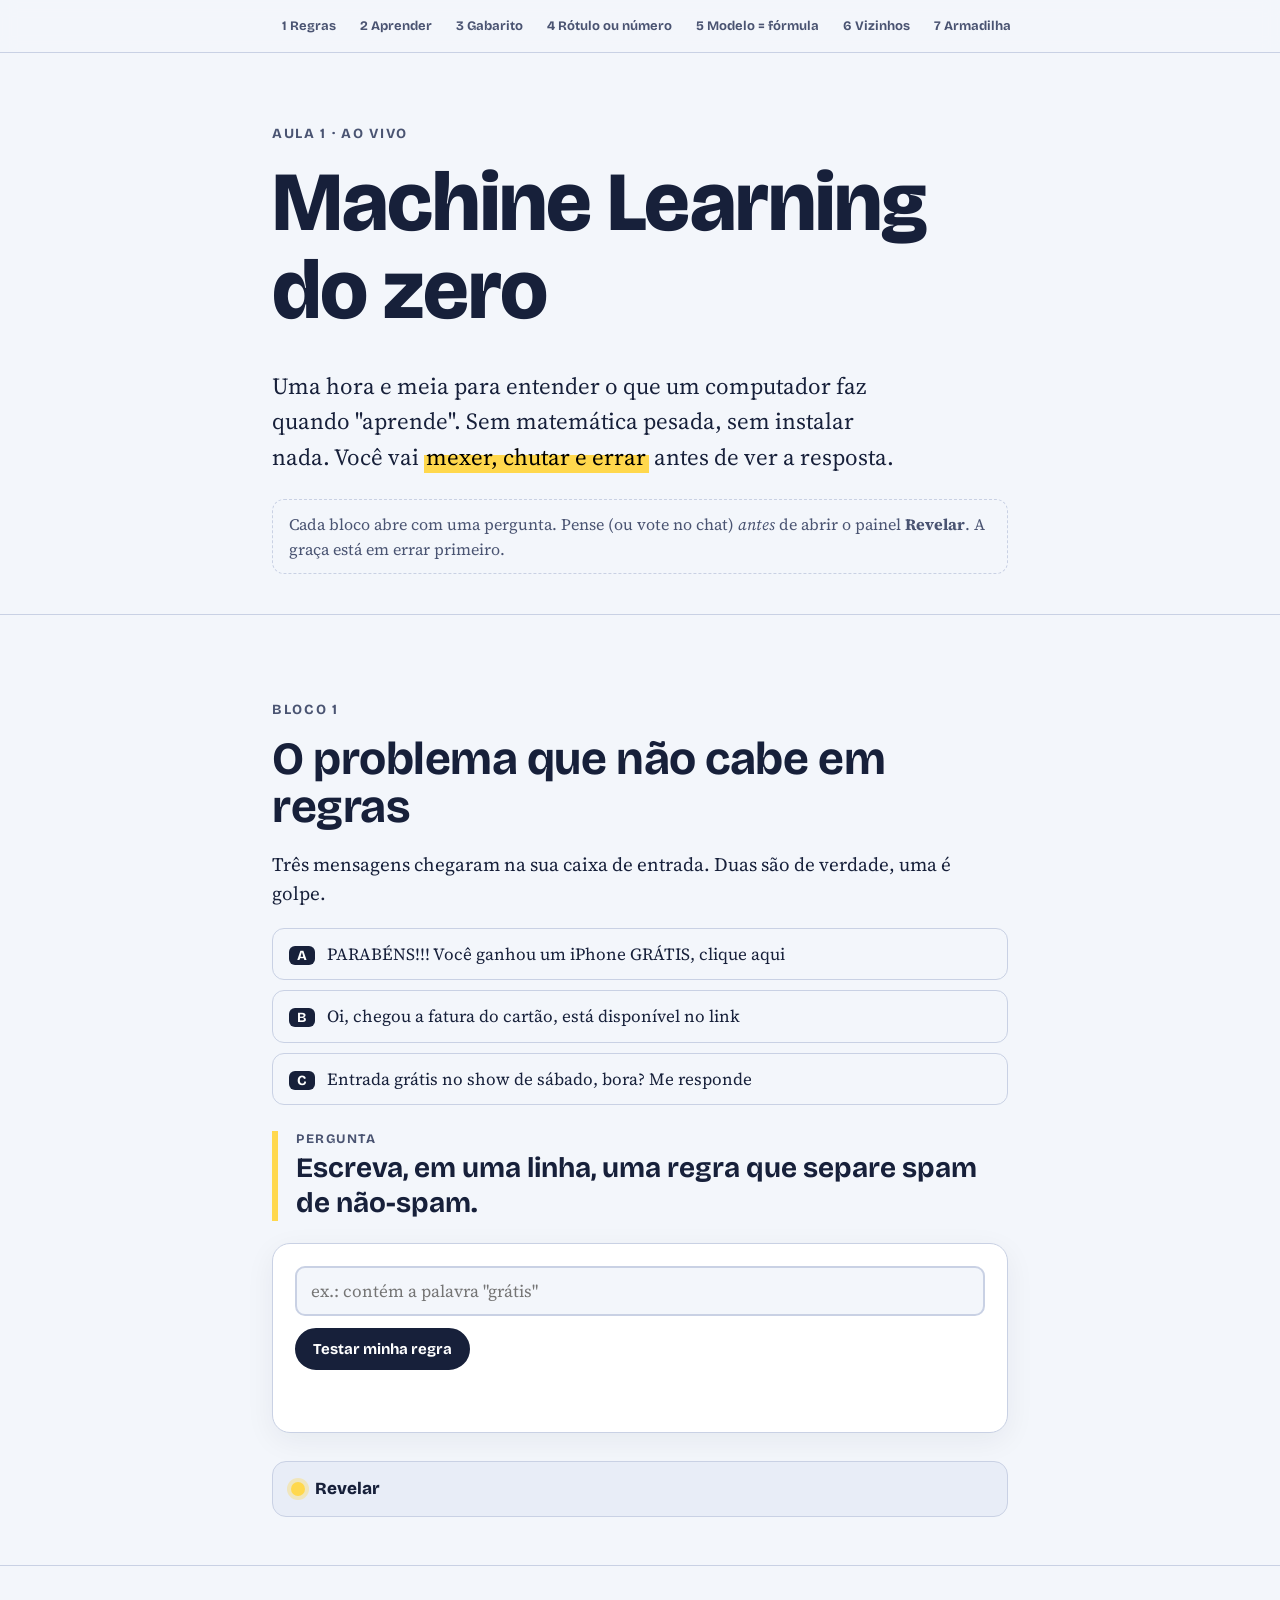
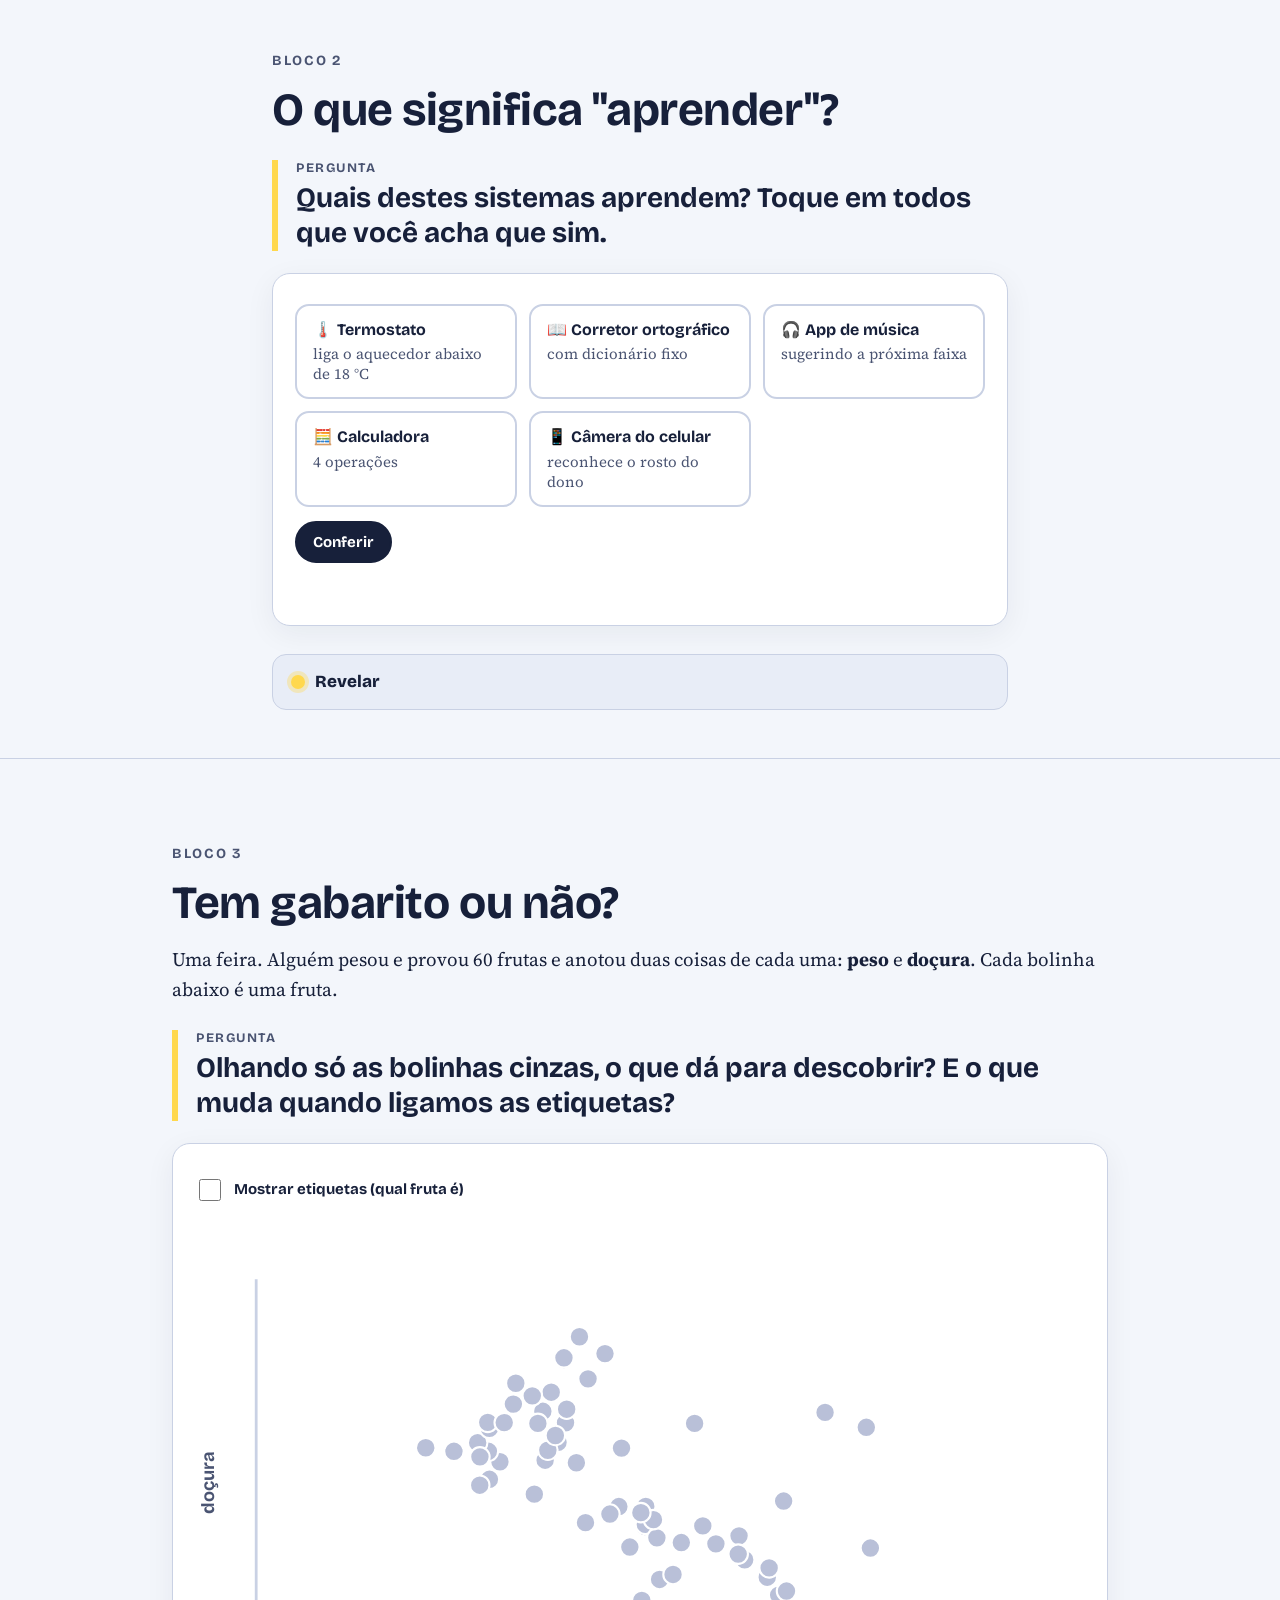
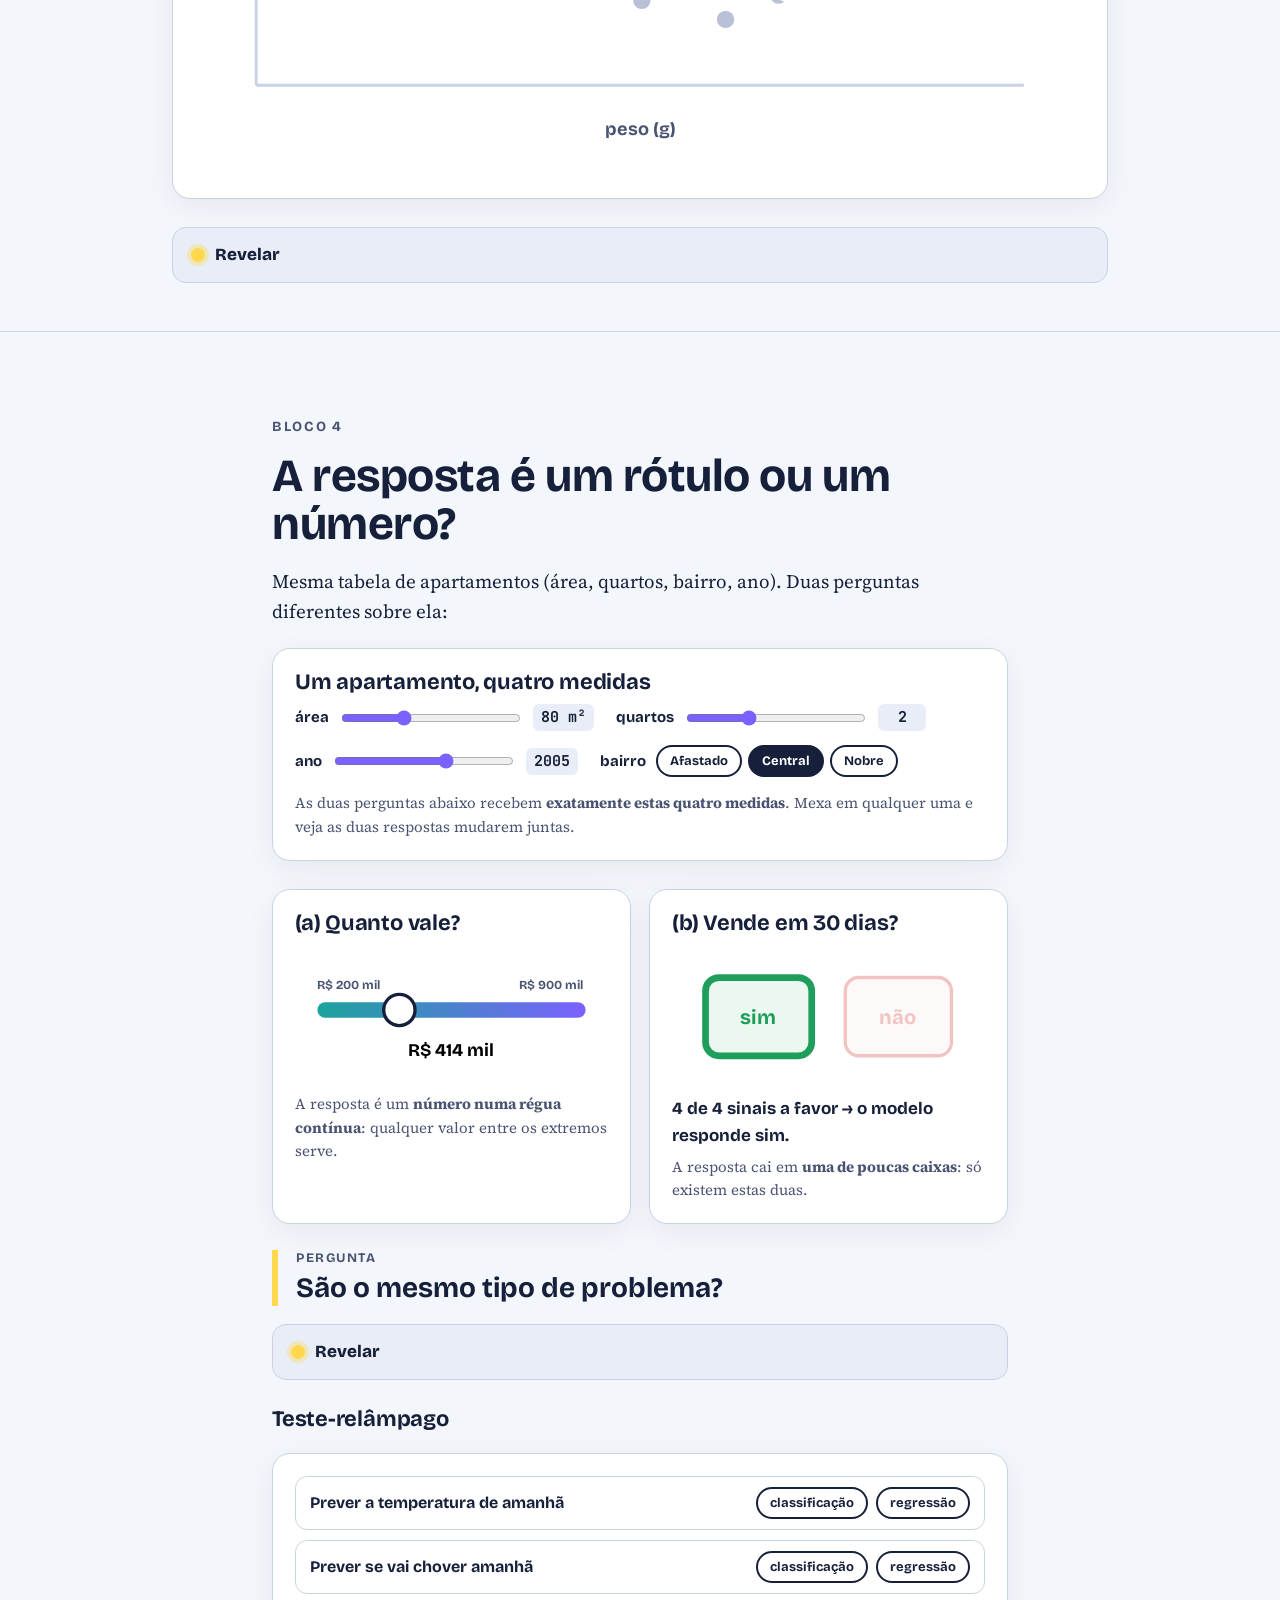
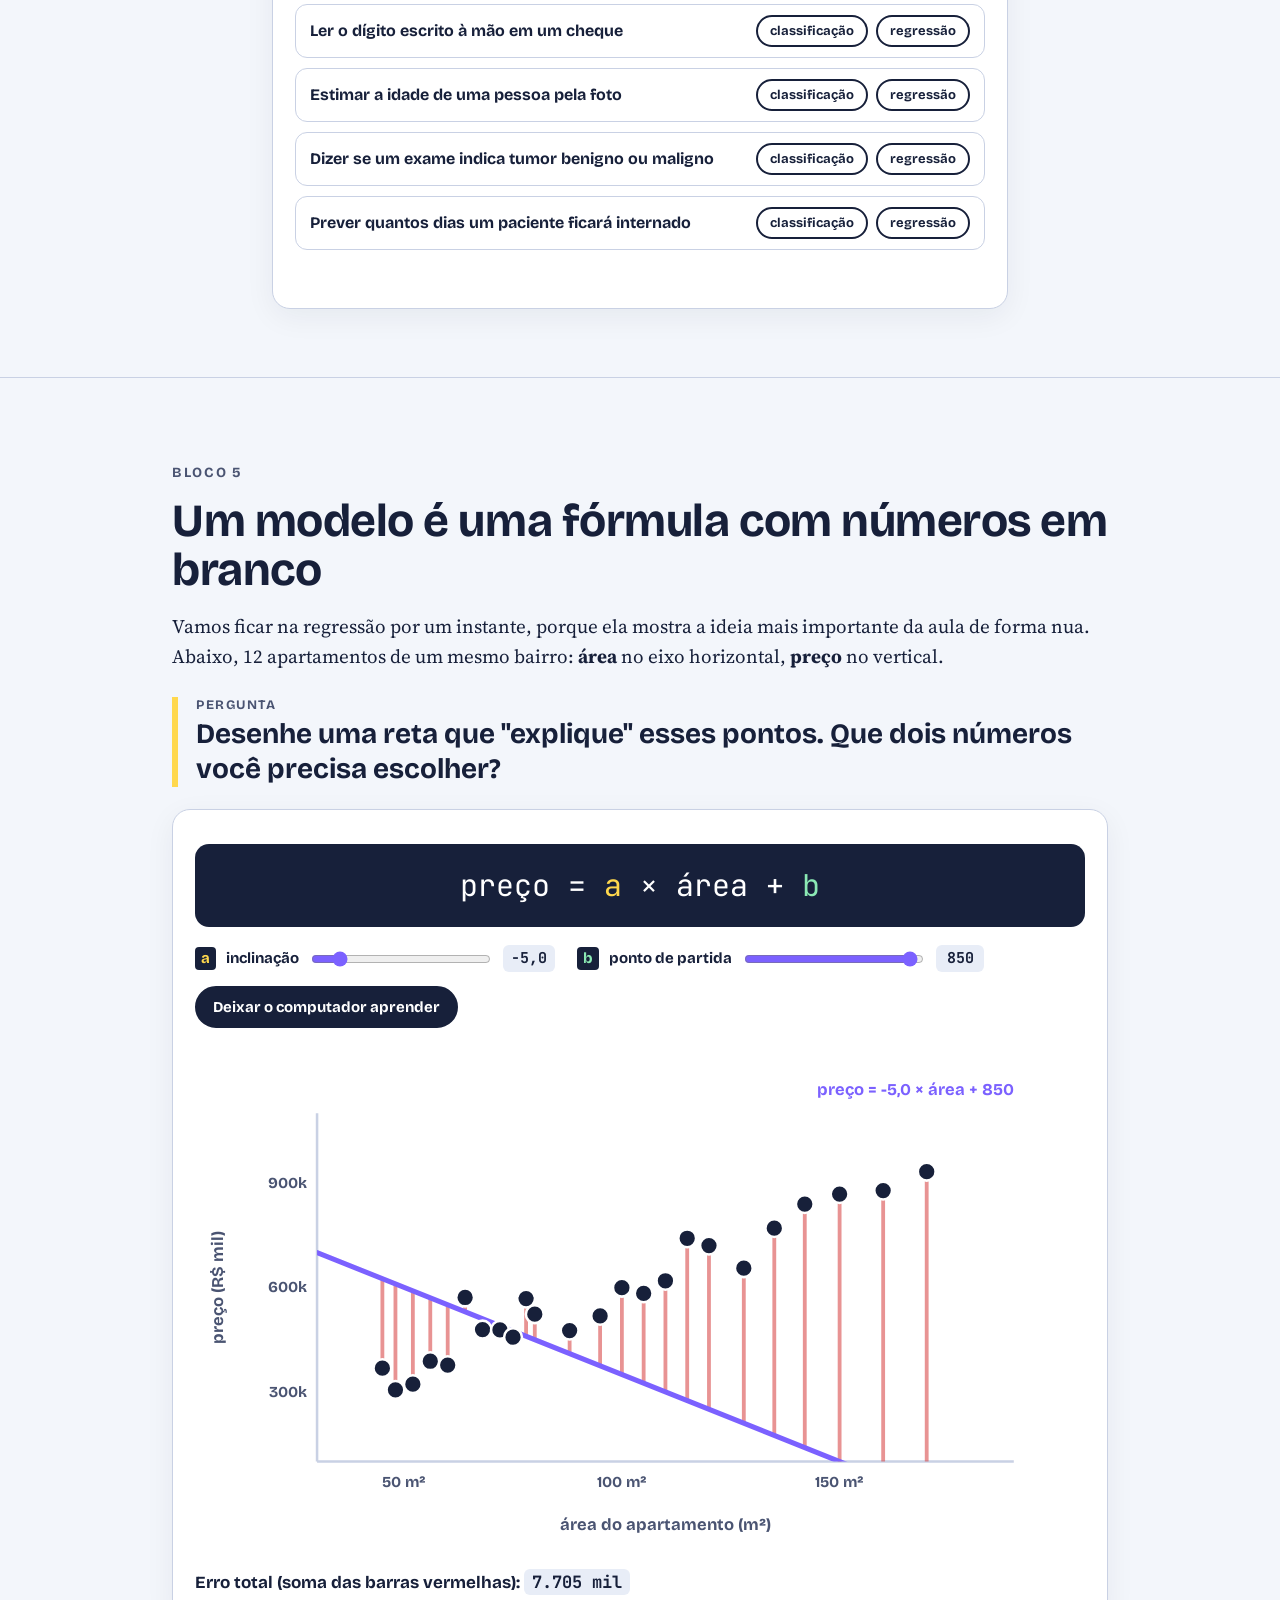
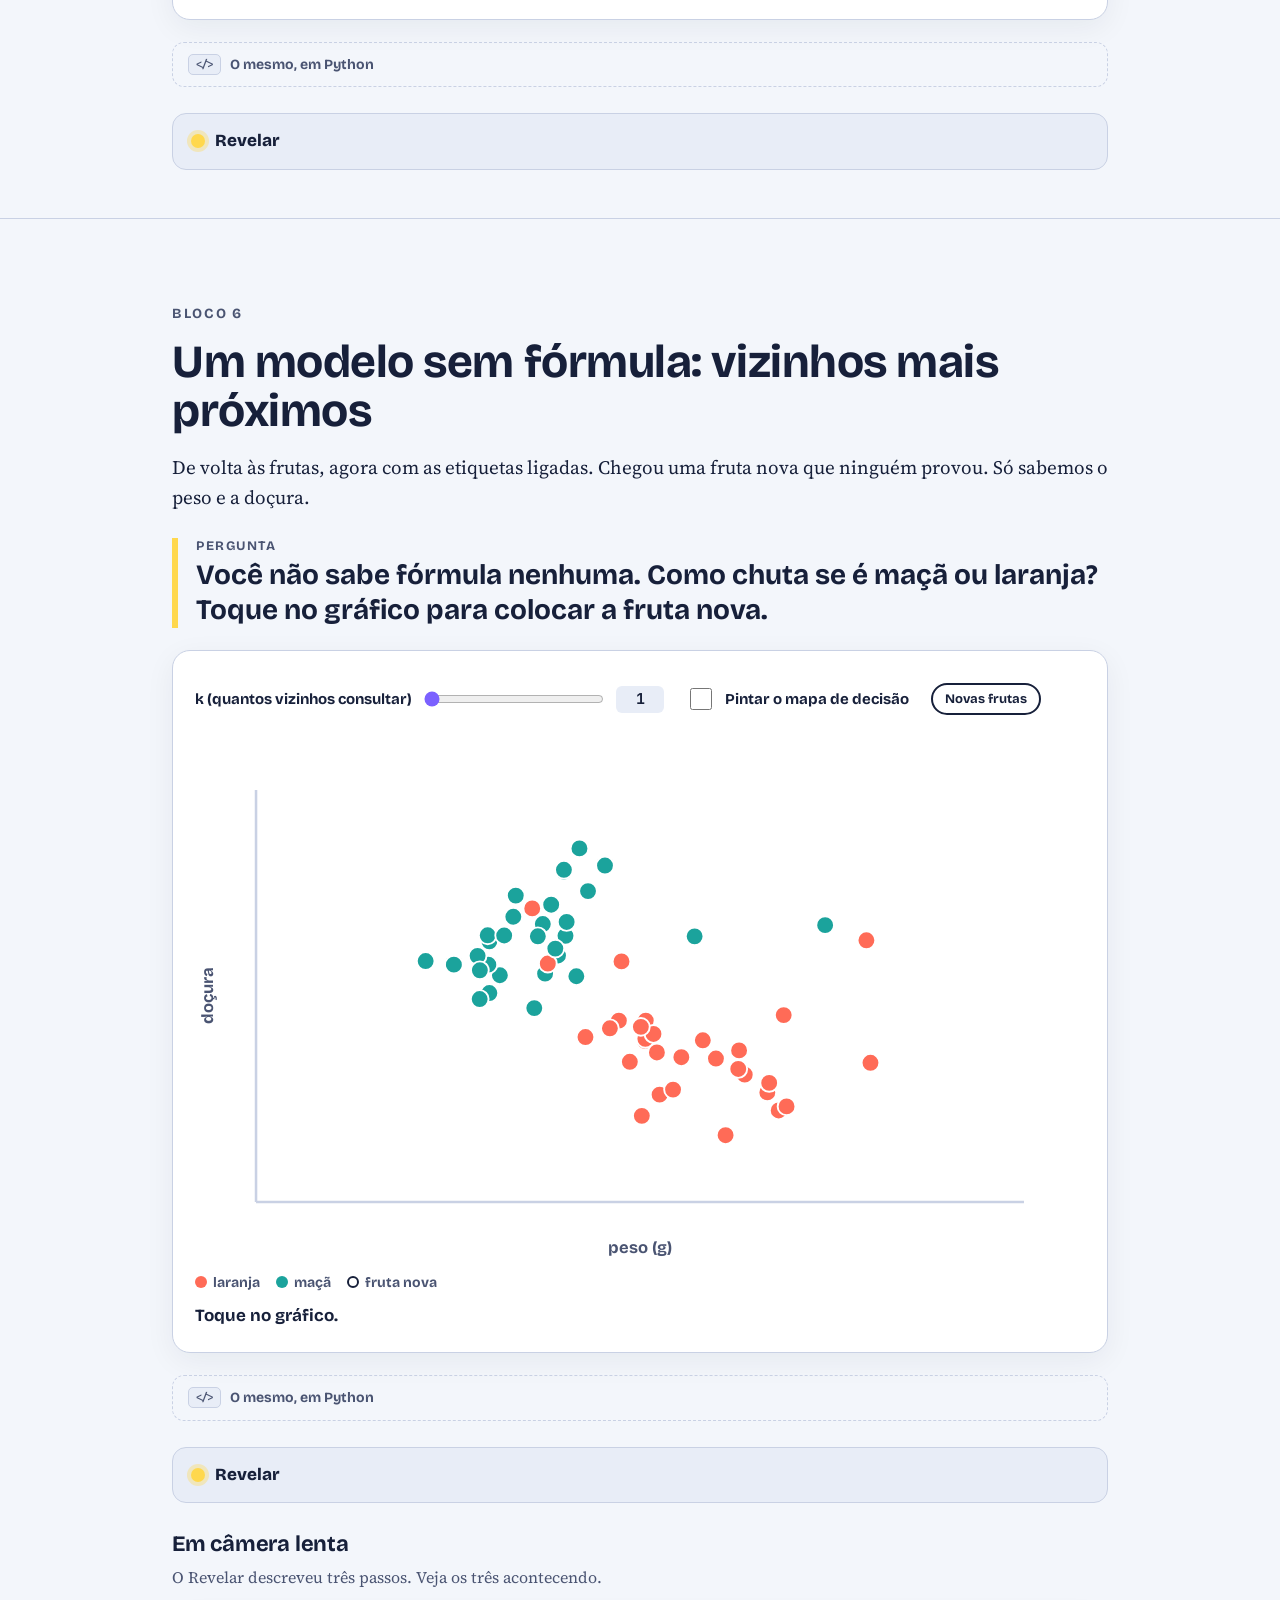
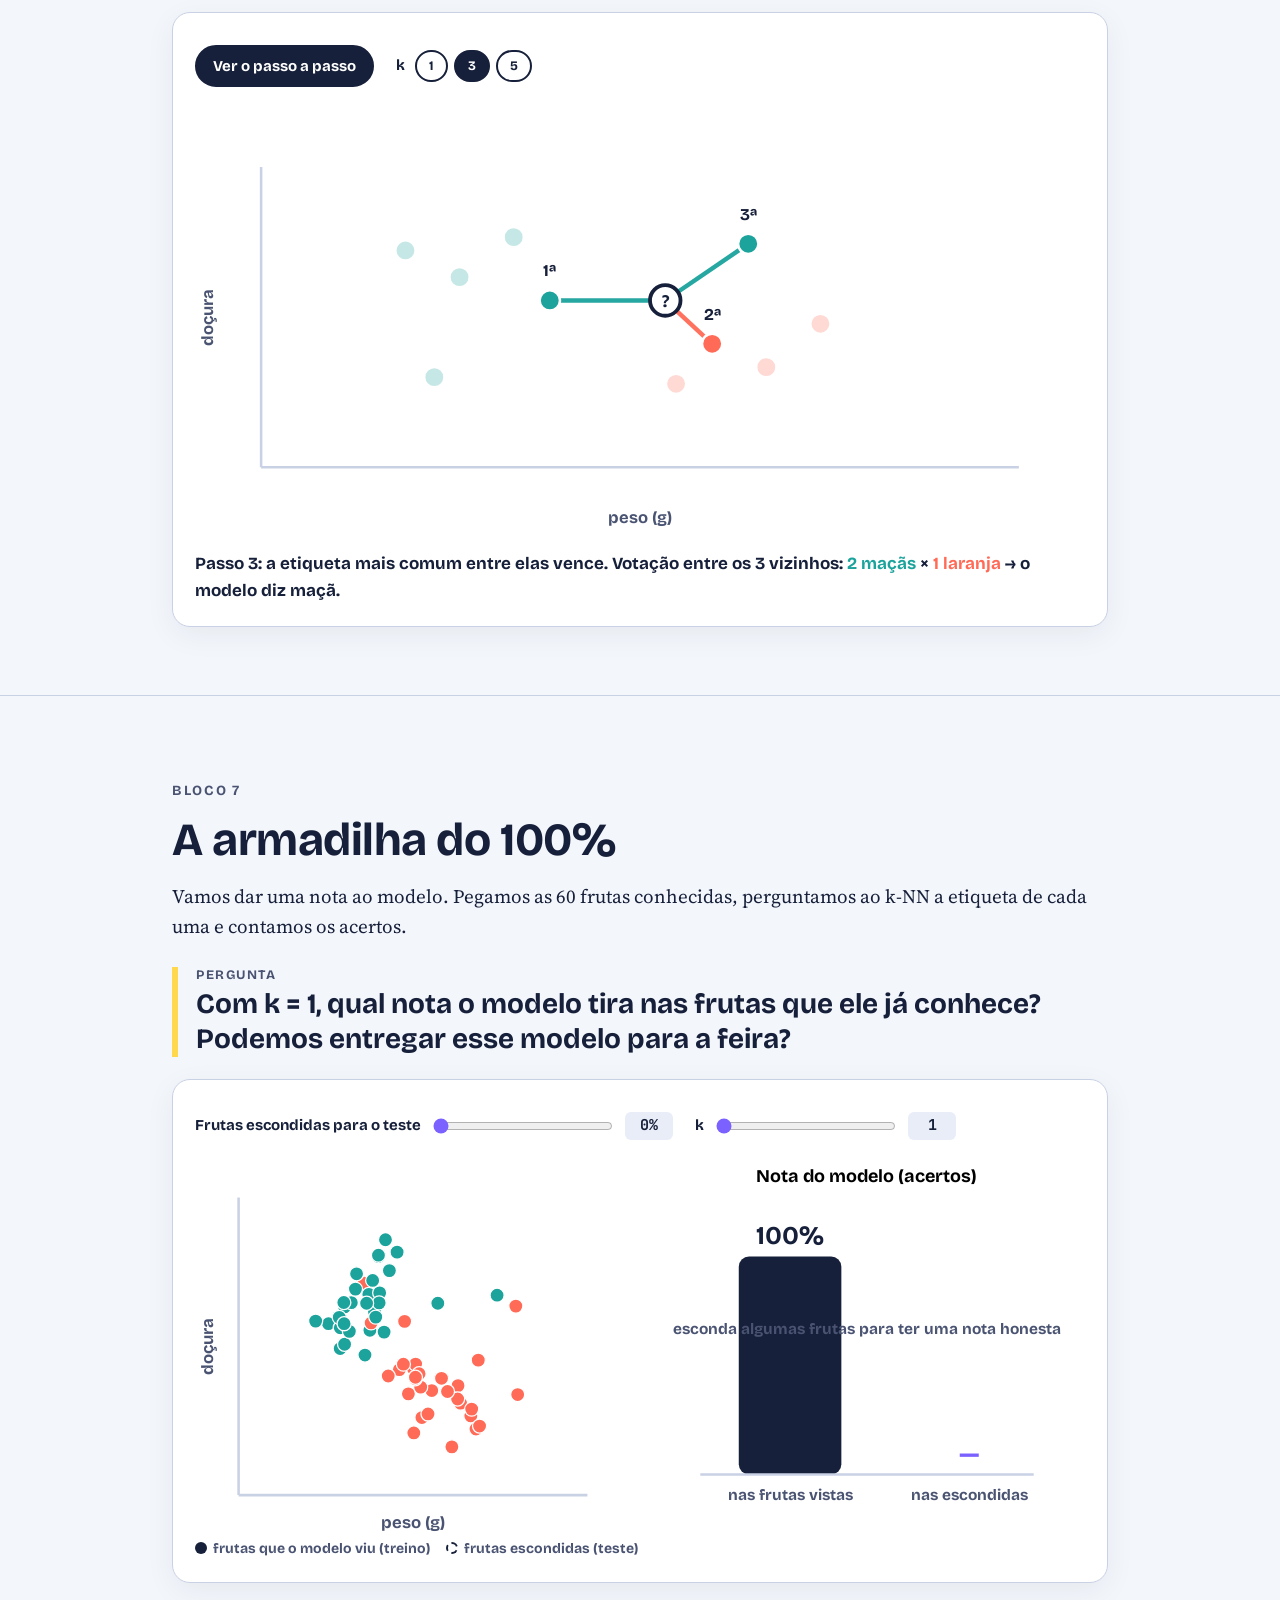
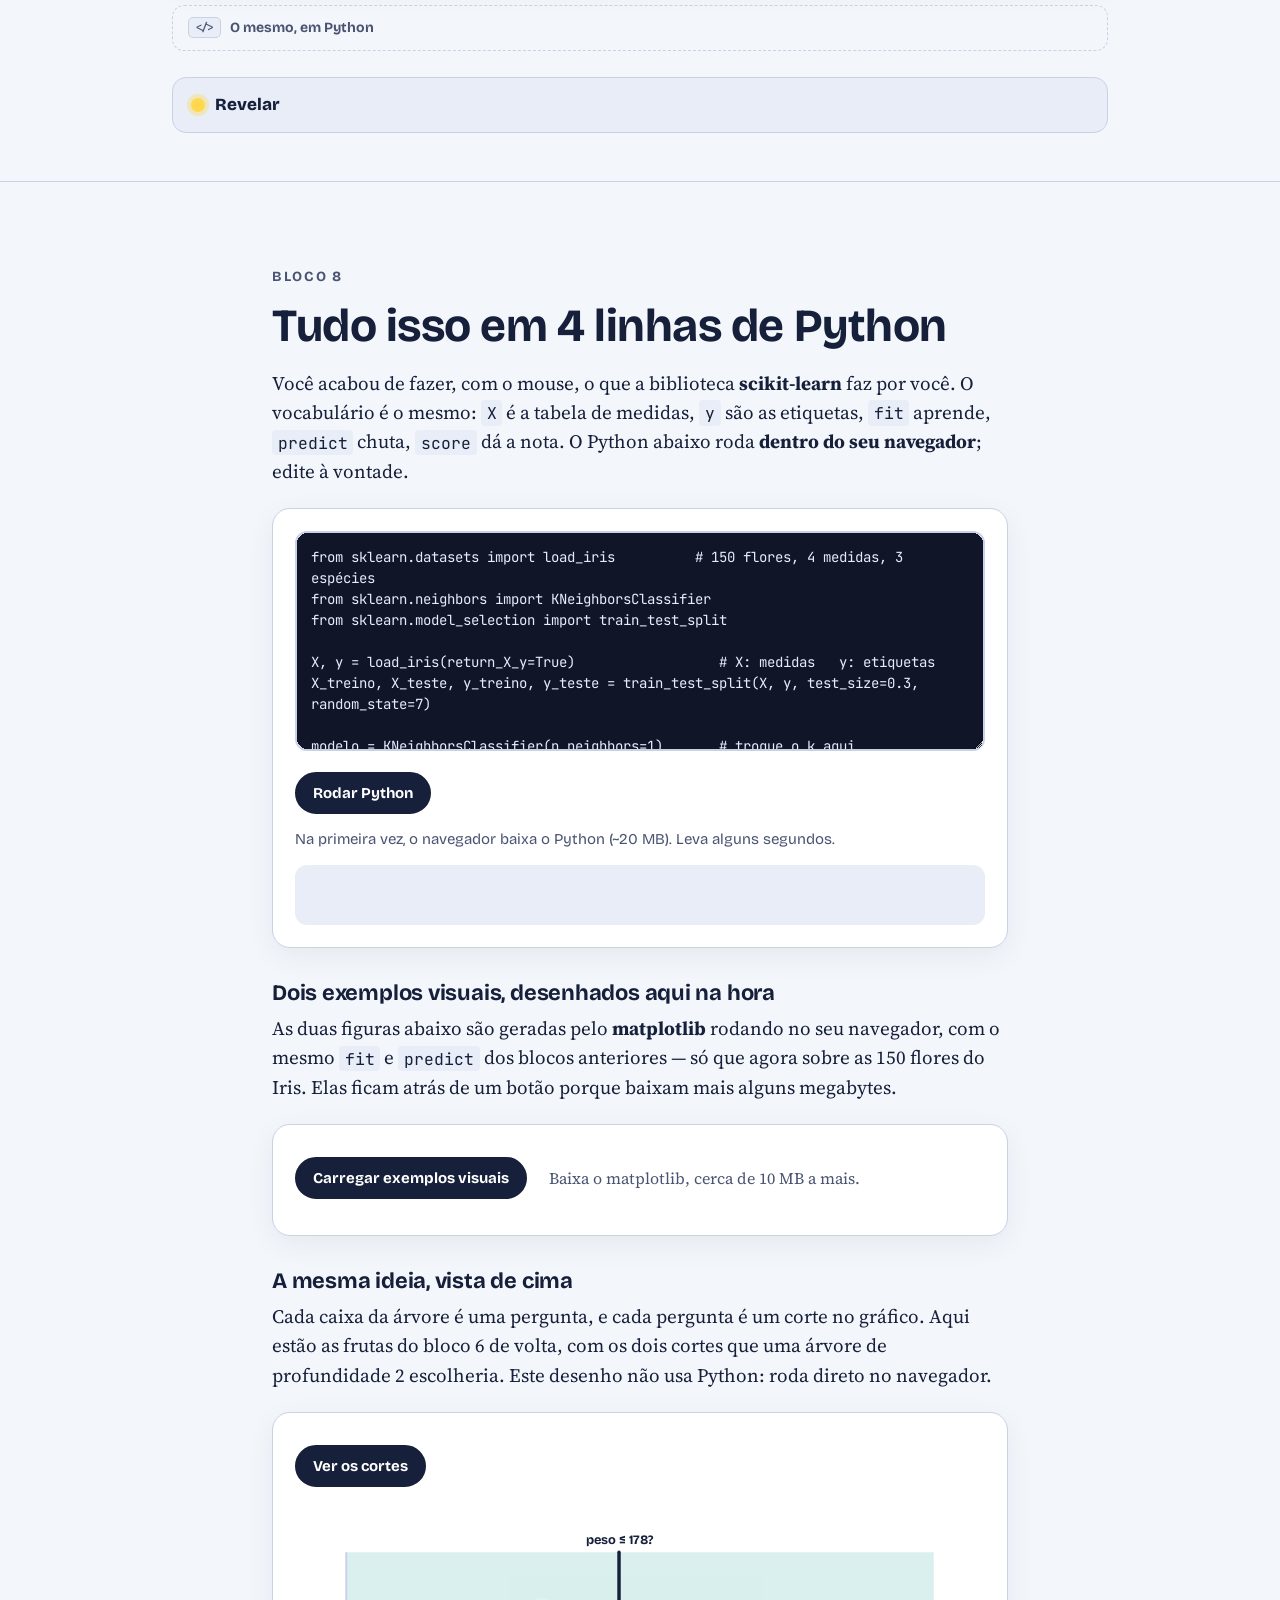
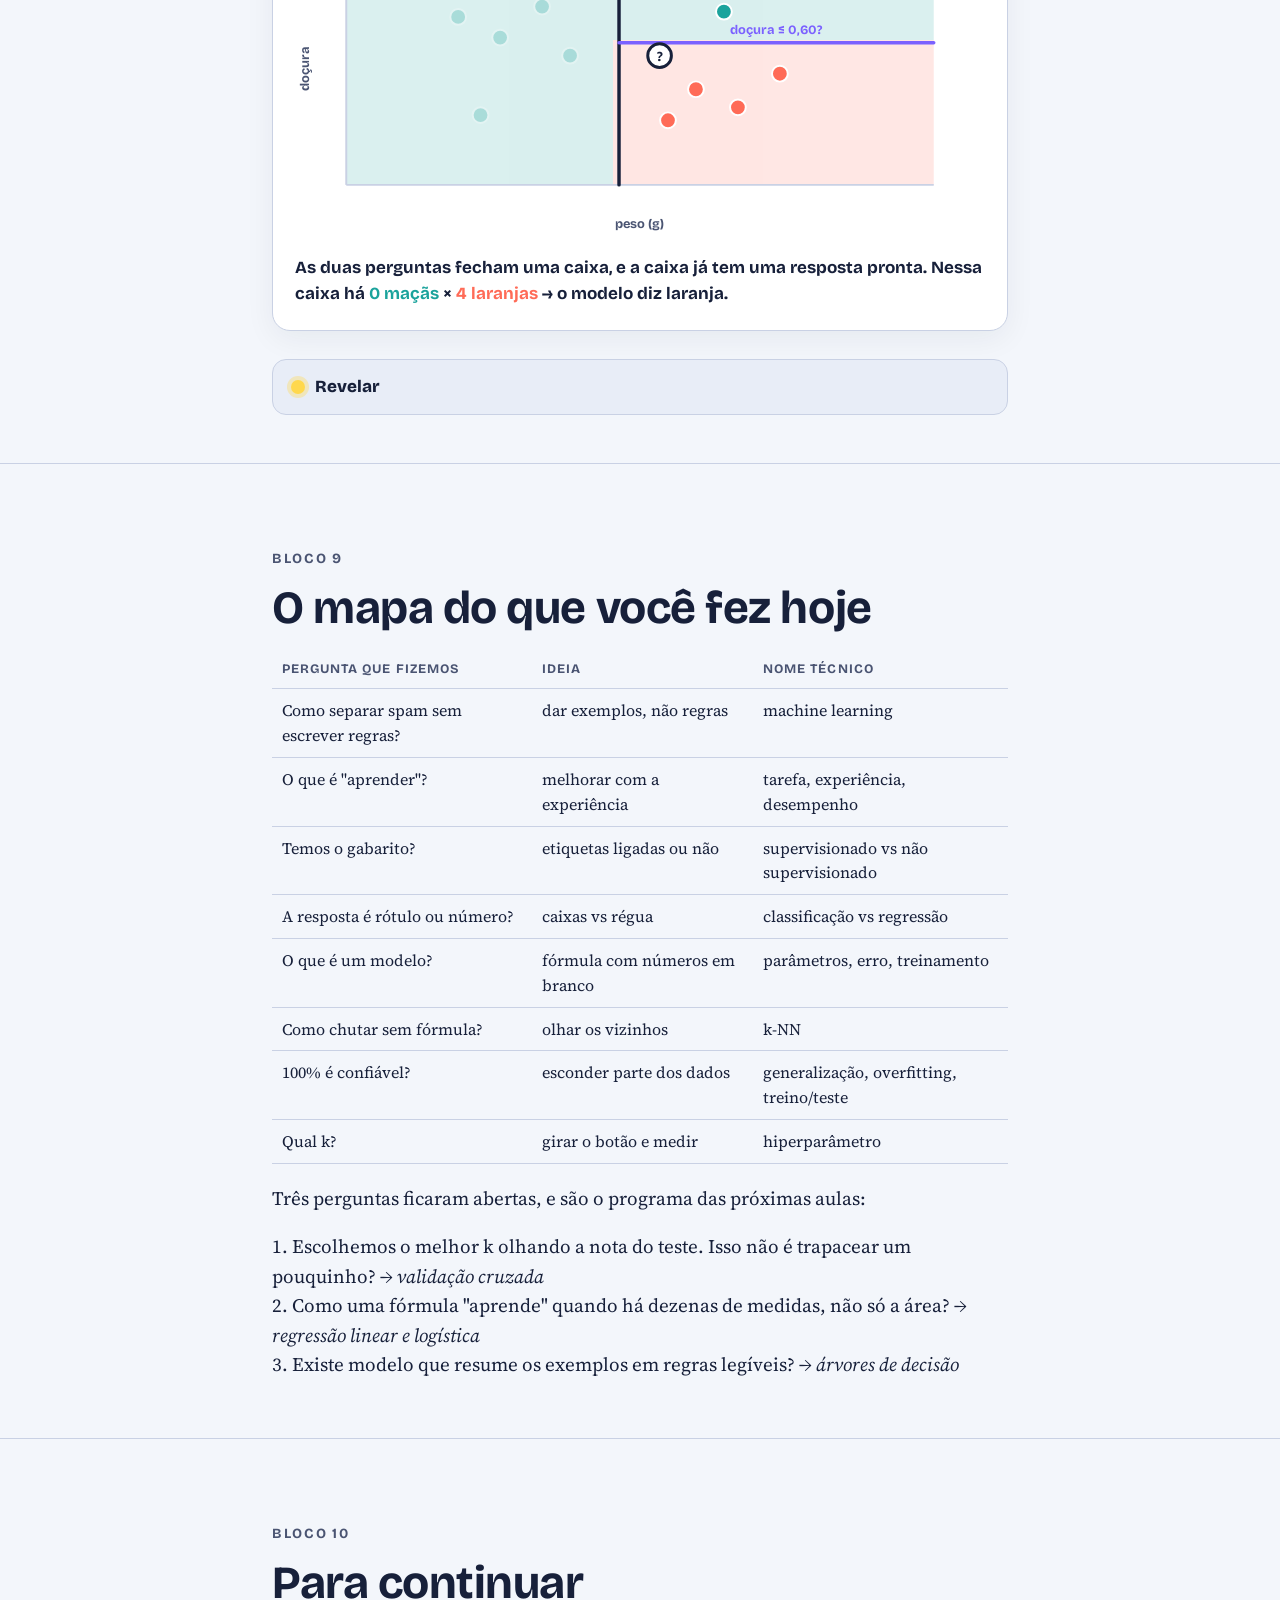
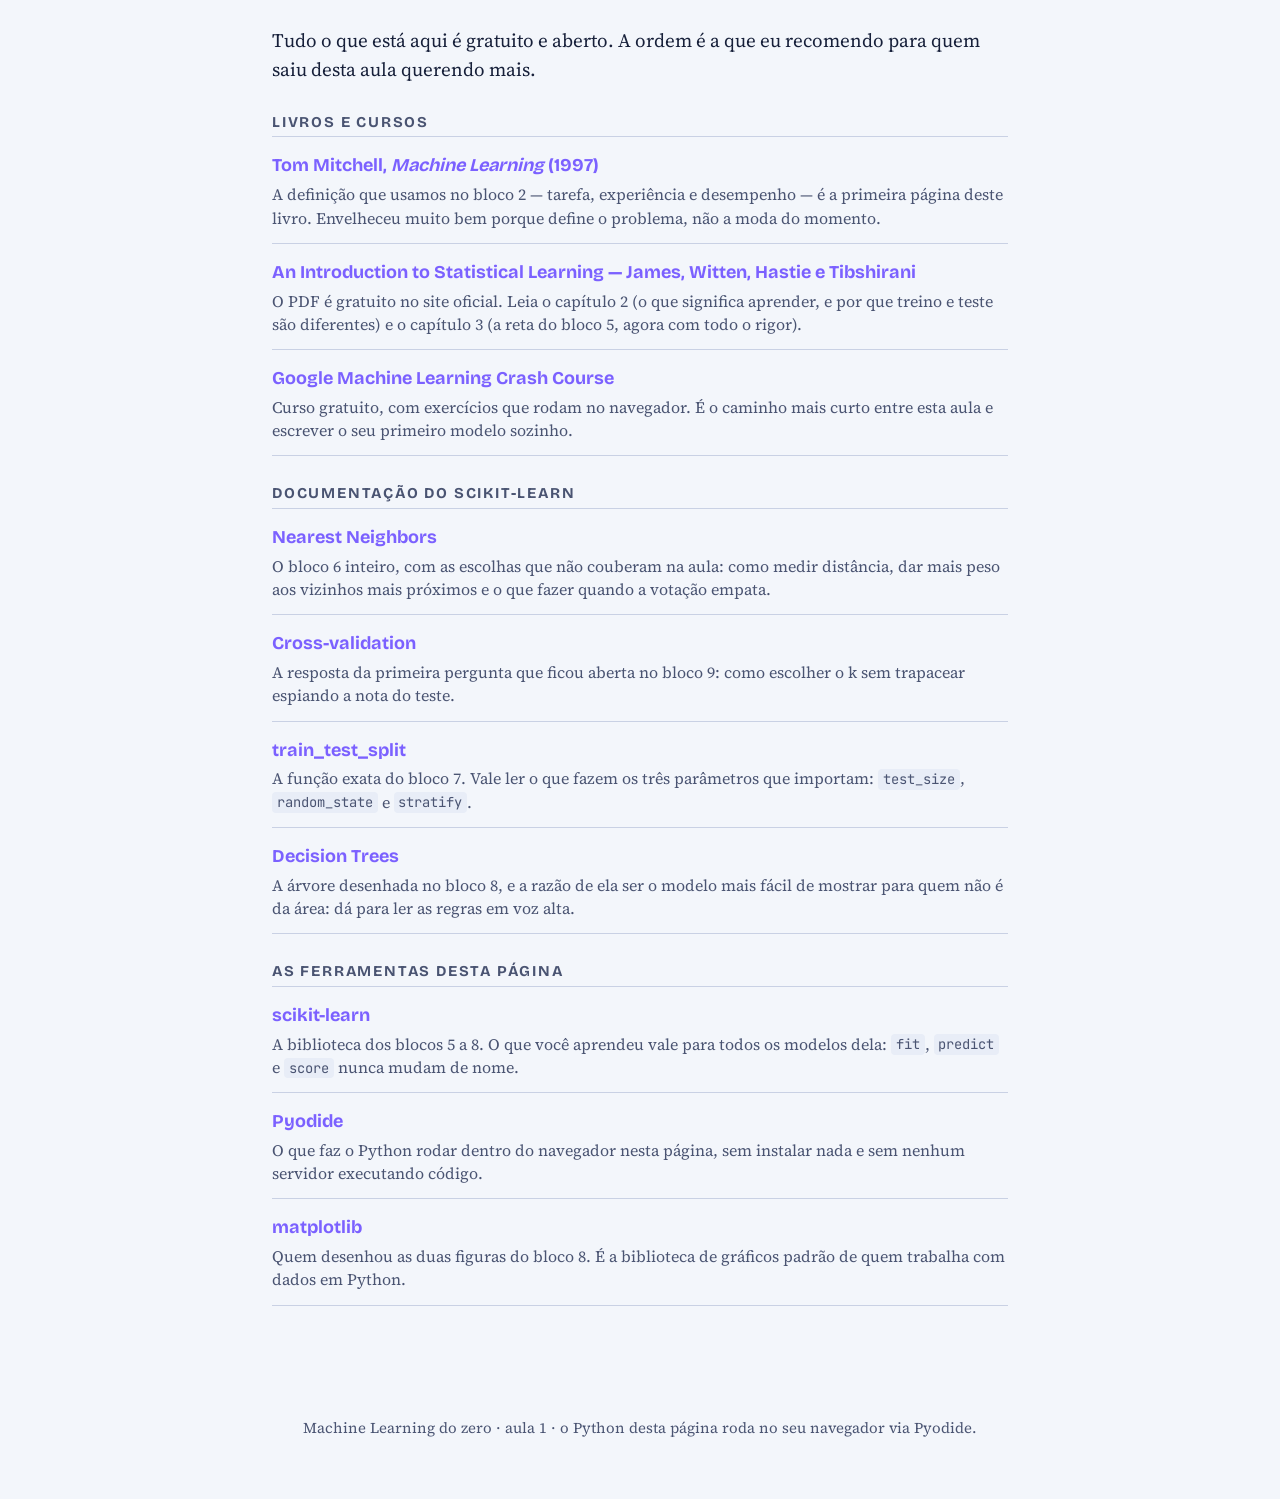
==== site/index.html @ 7edabf06 "Bloco 6 volta a ser só k-NN; árvore vai para o bloco 8b O bloco 6 tinha virado uma vitrine de três m" ====
<!DOCTYPE html>
<html lang="pt-BR">
<head>
<meta charset="utf-8">
<meta name="viewport" content="width=device-width, initial-scale=1">
<title>Machine Learning do zero — aula interativa</title>
<link rel="alternate" hreflang="pt-BR" href="./">
<link rel="alternate" hreflang="en" href="en/">
<link rel="alternate" hreflang="x-default" href="./">
<link rel="preconnect" href="https://fonts.googleapis.com">
<link href="https://fonts.googleapis.com/css2?family=Bricolage+Grotesque:opsz,wght@12..96,500;12..96,700;12..96,800&family=Source+Serif+4:ital,opsz,wght@0,8..60,400;0,8..60,600;1,8..60,400&family=JetBrains+Mono:wght@400;600&display=swap" rel="stylesheet">
<link rel="stylesheet" href="assets/style.css">
</head>
<body>

<nav class="map" aria-label="Mapa da aula"><div class="wrap">
<a href="#s1">1 Regras</a><a href="#s2">2 Aprender</a><a href="#s3">3 Gabarito</a><a href="#s4">4 Rótulo ou número</a><a href="#s5">5 Modelo = fórmula</a><a href="#s6">6 Vizinhos</a><a href="#s7">7 Armadilha</a><a href="#s8">8 Python</a><a href="#s9">9 Mapa</a><a href="#s10">10 Referências</a><span class="lang"><strong>PT</strong> · <a href="en/" hreflang="en">EN</a></span>
</div></nav>

<header class="hero"><div class="wrap">
<div class="eyebrow">Aula 1 · ao vivo</div>
<h1>Machine Learning<br>do zero</h1>
<p class="lead">Uma hora e meia para entender o que um computador faz quando "aprende". Sem matemática pesada, sem instalar nada. Você vai <mark>mexer, chutar e errar</mark> antes de ver a resposta.</p>
<div class="note">Cada bloco abre com uma pergunta. Pense (ou vote no chat) <em>antes</em> de abrir o painel <strong>Revelar</strong>. A graça está em errar primeiro.</div>
</div></header>

<section class="block" id="s1"><div class="wrap">
<div class="eyebrow">Bloco 1</div>
<h2>O problema que não cabe em regras</h2>
<p>Três mensagens chegaram na sua caixa de entrada. Duas são de verdade, uma é golpe.</p>
<div class="mail"><b>A</b> PARABÉNS!!! Você ganhou um iPhone GRÁTIS, clique aqui</div>
<div class="mail"><b>B</b> Oi, chegou a fatura do cartão, está disponível no link</div>
<div class="mail"><b>C</b> Entrada grátis no show de sábado, bora? Me responde</div>
<div class="q">Escreva, em uma linha, uma regra que separe spam de não-spam.</div>
<div class="widget">
  <input type="text" id="rule" placeholder='ex.: contém a palavra "grátis"'>
  <div class="ctrls" style="margin-top:12px"><button id="ruleBtn">Testar minha regra</button></div>
  <div class="out" id="ruleOut"></div>
</div>
<details class="reveal"><summary>Revelar</summary><div class="in">
<p>Qualquer regra tem um contra-exemplo ali na tabela. "Contém grátis"? A mensagem C é da sua amiga. "Tem link"? A B é do seu banco. "Maiúsculas"? E o e-mail urgente do trabalho?</p>
<p>Você fez o que engenheiros fizeram por 30 anos: <strong>escrever regras à mão</strong>. E descobriu por que não funciona: o mundo tem mais casos do que qualquer lista consegue cobrir.</p>
<p><mark>Machine Learning é a inversão dessa lógica.</mark> Em vez de escrever a regra, damos exemplos e deixamos o computador descobrir a regra sozinho. A aula inteira vai tornar essa frase precisa.</p>
</div></details>
</div></section>

<section class="block" id="s2"><div class="wrap">
<div class="eyebrow">Bloco 2</div>
<h2>O que significa "aprender"?</h2>
<div class="q">Quais destes sistemas aprendem? Toque em todos que você acha que sim.</div>
<div class="widget">
<div class="cards" id="learnCards">
  <div class="card" data-ok="0">🌡️ Termostato<small>liga o aquecedor abaixo de 18 °C</small></div>
  <div class="card" data-ok="0">📖 Corretor ortográfico<small>com dicionário fixo</small></div>
  <div class="card" data-ok="1">🎧 App de música<small>sugerindo a próxima faixa</small></div>
  <div class="card" data-ok="0">🧮 Calculadora<small>4 operações</small></div>
  <div class="card" data-ok="1">📱 Câmera do celular<small>reconhece o rosto do dono</small></div>
</div>
<div class="ctrls"><button id="learnBtn">Conferir</button></div>
<div class="out" id="learnOut"></div>
</div>
<details class="reveal"><summary>Revelar</summary><div class="in">
<p>Só o <strong>app de música</strong> e a <strong>câmera</strong> aprendem. O critério é preciso:</p>
<p><mark>Um sistema aprende quando seu desempenho em uma tarefa melhora com a experiência.</mark> <span class="tag">Tom Mitchell, 1997</span></p>
<p>O termostato de hoje é igual ao de ontem, não importa quantos invernos passe. O app de música de hoje sugere diferente do de um mês atrás porque <em>viu mais dados</em>.</p>
<table><tr><th>Ingrediente</th><th>App de música</th><th>Filtro de spam</th></tr>
<tr><td><strong>Tarefa</strong> (o que faz)</td><td>sugerir a próxima faixa</td><td>separar spam</td></tr>
<tr><td><strong>Experiência</strong> (o que vê)</td><td>músicas ouvidas e puladas</td><td>e-mails já marcados por usuários</td></tr>
<tr><td><strong>Desempenho</strong> (como medimos)</td><td>quantas sugestões você ouviu até o fim</td><td>% de e-mails classificados certo</td></tr></table>
<p>Sempre que se perder nesta aula, a pergunta de socorro é: <em>"isso é a tarefa, a experiência ou o desempenho?"</em></p>
</div></details>
</div></section>

<section class="block" id="s3"><div class="wrap wide">
<div class="eyebrow">Bloco 3</div>
<h2>Tem gabarito ou não?</h2>
<p>Uma feira. Alguém pesou e provou 60 frutas e anotou duas coisas de cada uma: <strong>peso</strong> e <strong>doçura</strong>. Cada bolinha abaixo é uma fruta.</p>
<div class="q">Olhando só as bolinhas cinzas, o que dá para descobrir? E o que muda quando ligamos as etiquetas?</div>
<div class="widget">
<div class="ctrls"><label><input type="checkbox" id="lblToggle"> Mostrar etiquetas (qual fruta é)</label></div>
<svg id="svgLabels" viewBox="0 0 640 380" width="100%" aria-label="Gráfico de frutas"></svg>
<div class="legend" id="lblLegend" style="visibility:hidden"><span><i class="dot" style="background:var(--coral)"></i>laranja</span><span><i class="dot" style="background:var(--teal)"></i>maçã</span></div>
</div>
<details class="reveal"><summary>Revelar</summary><div class="in">
<p><strong>Sem etiquetas</strong>, você ainda enxerga alguma coisa: as bolinhas formam dois grupos. Dá para dizer "parece que há dois tipos de fruta aqui", mas não dá para dizer <em>quais</em>. Isso é <strong>aprendizado não supervisionado</strong>: encontrar estrutura escondida sem gabarito.</p>
<p><strong>Com etiquetas</strong>, o problema muda de natureza. Agora podemos aprender a relação entre as medidas e o nome, e <em>prever</em> a etiqueta de uma fruta nova. Isso é <strong>aprendizado supervisionado</strong>: os dados vêm com a resposta certa.</p>
<table><tr><th></th><th>Tem gabarito?</th><th>Tarefa</th><th>Exemplos</th></tr>
<tr><td><strong>Supervisionado</strong></td><td>sim</td><td>aprender <code>entrada → resposta</code></td><td>spam, diagnóstico, previsão de preço, reconhecer voz</td></tr>
<tr><td><strong>Não supervisionado</strong></td><td>não</td><td>encontrar grupos e padrões</td><td>segmentar clientes, detectar fraude atípica, agrupar notícias</td></tr></table>
<p>Existe uma terceira família, o <strong>aprendizado por reforço</strong> (aprender por tentativa e recompensa, como em jogos e robôs). Esta aula fica no supervisionado, onde estão a maioria das aplicações do dia a dia.</p>
</div></details>
</div></section>

<section class="block" id="s4"><div class="wrap">
<div class="eyebrow">Bloco 4</div>
<h2>A resposta é um rótulo ou um número?</h2>
<p>Mesma tabela de apartamentos (área, quartos, bairro, ano). Duas perguntas diferentes sobre ela:</p>
<div class="widget">
<h3>Um apartamento, quatro medidas</h3>
<div class="ctrls">
<label>área <input type="range" id="ftArea" min="40" max="160" step="5" value="80"> <span class="val" id="vArea">80 m²</span></label>
<label>quartos <input type="range" id="ftRooms" min="1" max="4" step="1" value="2"> <span class="val" id="vRooms">2</span></label>
<label>ano <input type="range" id="ftYear" min="1970" max="2025" step="1" value="2005"> <span class="val" id="vYear">2005</span></label>
<label>bairro <span class="seg" id="ftHood" role="group" aria-label="bairro"><button class="ghost small" aria-pressed="false">Afastado</button><button class="ghost small" aria-pressed="true">Central</button><button class="ghost small" aria-pressed="false">Nobre</button></span></label>
</div>
<p style="font-size:15px;color:var(--ink-2);margin:4px 0 0">As duas perguntas abaixo recebem <strong>exatamente estas quatro medidas</strong>. Mexa em qualquer uma e veja as duas respostas mudarem juntas.</p>
</div>
<div class="two">
<div class="widget" style="margin:0"><h3>(a) Quanto vale?</h3>
<svg viewBox="0 0 280 120" width="100%"><defs><linearGradient id="g1" x1="0" x2="1"><stop offset="0" stop-color="#1BA39C"/><stop offset="1" stop-color="#7B61FF"/></linearGradient></defs>
<rect x="20" y="52" width="240" height="14" rx="7" fill="url(#g1)"/><g id="priceKnob"><circle cx="150" cy="59" r="14" fill="#fff" stroke="#17203A" stroke-width="3"/></g>
<text x="20" y="40" font-size="11" fill="#4A5472">R$ 200 mil</text><text x="200" y="40" font-size="11" fill="#4A5472">R$ 900 mil</text>
<text id="priceTxt" x="140" y="100" font-size="16" text-anchor="middle">R$ 480 mil</text></svg>
<p style="font-size:15px;color:var(--ink-2);margin:6px 0 0">A resposta é um <strong>número numa régua contínua</strong>: qualquer valor entre os extremos serve.</p></div>
<div class="widget" style="margin:0"><h3>(b) Vende em 30 dias?</h3>
<svg viewBox="0 0 280 120" width="100%">
<g id="binA" class="answer"><rect x="30" y="30" width="95" height="70" rx="12" fill="#EAF8F0" stroke="#1E9E5A" stroke-width="3"/><text x="77" y="72" font-size="18" text-anchor="middle" fill="#1E9E5A">sim</text></g>
<g id="binB" class="answer"><rect x="155" y="30" width="95" height="70" rx="12" fill="#FDEDED" stroke="#D63B3B" stroke-width="3"/><text x="202" y="72" font-size="18" text-anchor="middle" fill="#D63B3B">não</text></g></svg>
<div class="out" id="sellOut"></div>
<p style="font-size:15px;color:var(--ink-2);margin:6px 0 0">A resposta cai em <strong>uma de poucas caixas</strong>: só existem estas duas.</p></div>
</div>
<div class="q" style="margin-top:26px">São o mesmo tipo de problema?</div>
<details class="reveal"><summary>Revelar</summary><div class="in">
<p>A <strong>entrada</strong> é idêntica. O que muda é o <strong>tipo de saída</strong>:</p>
<p>(a) um número contínuo → <mark>regressão</mark> · (b) uma categoria entre poucas → <mark>classificação</mark></p>
<p>A distinção está só na saída. Não é "regressão é mais matemática" nem "regressão tem números na entrada". A pergunta é uma só: <em>a resposta é um rótulo ou uma quantidade?</em></p>
</div></details>
<h3 style="margin-top:28px">Teste-relâmpago</h3>
<div class="widget"><div class="quiz" id="quiz"></div><div class="out" id="quizOut"></div></div>
</div></section>

<section class="block" id="s5"><div class="wrap wide">
<div class="eyebrow">Bloco 5</div>
<h2>Um modelo é uma fórmula com números em branco</h2>
<p>Vamos ficar na regressão por um instante, porque ela mostra a ideia mais importante da aula de forma nua. Abaixo, 12 apartamentos de um mesmo bairro: <strong>área</strong> no eixo horizontal, <strong>preço</strong> no vertical.</p>
<div class="q">Desenhe uma reta que "explique" esses pontos. Que dois números você precisa escolher?</div>
<div class="widget">
<div class="formula">preço = <span class="a">a</span> × área + <span class="b">b</span></div>
<div class="ctrls">
<label><span style="color:var(--marker);background:var(--ink);padding:0 6px;border-radius:4px">a</span> inclinação <input type="range" id="slA" min="-8" max="16" step="0.1" value="-5"> <span class="val" id="vA">-5,0</span></label>
<label><span style="color:#8BE9B4;background:var(--ink);padding:0 6px;border-radius:4px">b</span> ponto de partida <input type="range" id="slB" min="-400" max="900" step="5" value="850"> <span class="val" id="vB">850</span></label>
<button id="fitBtn">Deixar o computador aprender</button>
</div>
<svg id="svgReg" viewBox="0 0 700 400" width="100%" aria-label="Gráfico área versus preço"></svg>
<div class="out">Erro total (soma das barras vermelhas): <span class="val" id="errV">—</span></div>
</div>
<details class="code"><summary>O mesmo, em Python</summary><div class="in">
<p class="tie">Os dois sliders que você moveu são estes dois números. Aqui não há botão: o <code>fit</code> faz a busca que o "deixar o computador aprender" fez.</p>
<pre><code class="py">from sklearn.linear_model import LinearRegression

X = [[45], [52], [60], [68]]   # a área de cada apartamento
y = [310, 360, 395, 440]       # o preço de cada um

modelo = LinearRegression()
modelo.fit(X, y)               # procura o melhor a e o melhor b

print(modelo.coef_[0])         # o "a" do slider: a inclinação
print(modelo.intercept_)       # o "b" do slider: o ponto de partida</code></pre>
</div></details>
<details class="reveal"><summary>Revelar</summary><div class="in">
<p>Você escolheu dois números, <strong>a</strong> e <strong>b</strong>. Enquanto mexia neles, tentava diminuir as barras vermelhas: a distância entre o que a reta <em>prevê</em> e o que aconteceu de verdade. Isso é exatamente o que um computador faz ao "aprender", só que muito mais rápido e para milhares de números de uma vez.</p>
<p><mark>Um modelo é uma fórmula com espaços em branco. Aprender é preencher os espaços com os números que deixam o erro menor.</mark></p>
<p>Isso desmonta uma confusão comum: o computador não "entende" apartamentos. Ele ajusta números em uma fórmula até que ela imite os exemplos. Quanto mais exemplos, melhor o ajuste. Quando o botão "deixar o computador aprender" moveu os controles sozinho, foi isso: uma busca pelos melhores <strong>a</strong> e <strong>b</strong>.</p>
<p>Os nomes técnicos, para você reconhecer depois: os números em branco são os <strong>parâmetros</strong>; as barras vermelhas somadas são a <strong>função de erro</strong>; o ajuste automático é o <strong>treinamento</strong>.</p>
</div></details>
</div></section>

<section class="block" id="s6"><div class="wrap wide">
<div class="eyebrow">Bloco 6</div>
<h2>Um modelo sem fórmula: vizinhos mais próximos</h2>
<p>De volta às frutas, agora com as etiquetas ligadas. Chegou uma fruta nova que ninguém provou. Só sabemos o peso e a doçura.</p>
<div class="q">Você não sabe fórmula nenhuma. Como chuta se é maçã ou laranja? Toque no gráfico para colocar a fruta nova.</div>
<div class="widget">
<div class="ctrls">
<label>k (quantos vizinhos consultar) <input type="range" id="slK" min="1" max="25" step="2" value="1"> <span class="val" id="vK">1</span></label>
<label><input type="checkbox" id="mapToggle"> Pintar o mapa de decisão</label>
<button class="ghost small" id="shuffleBtn">Novas frutas</button>
</div>
<svg id="svgKnn" viewBox="0 0 700 420" width="100%" style="cursor:crosshair" aria-label="Playground de vizinhos mais próximos"></svg>
<div class="legend"><span><i class="dot" style="background:var(--coral)"></i>laranja</span><span><i class="dot" style="background:var(--teal)"></i>maçã</span><span><i class="dot" style="background:#fff;border:2px solid var(--ink)"></i>fruta nova</span></div>
<div class="out" id="knnOut">Toque no gráfico.</div>
</div>
<details class="code"><summary>O mesmo, em Python</summary><div class="in">
<p class="tie">A fruta que você colocou no gráfico é a linha <code>fruta_nova</code>, e o slider do k é o <code>n_neighbors</code>.</p>
<pre><code class="py">from sklearn.neighbors import KNeighborsClassifier

X = [[150, 0.62], [205, 0.40], [148, 0.66]]   # peso e doçura
y = ["maçã", "laranja", "maçã"]               # a etiqueta de cada uma

modelo = KNeighborsClassifier(n_neighbors=3)  # o k do slider
modelo.fit(X, y)                              # aqui, aprender = guardar

fruta_nova = [[170, 0.55]]                    # a que você colocou no gráfico
print(modelo.predict(fruta_nova))             # a etiqueta que venceu a votação</code></pre>
</div></details>
<details class="reveal"><summary>Revelar</summary><div class="in">
<p>Você provavelmente pensou: "olho as frutas parecidas ao redor". Isso tem nome: <strong>k vizinhos mais próximos</strong> (k-NN). Para classificar uma fruta nova: meça a distância dela a todas as conhecidas, pegue as <strong>k</strong> mais próximas, e a etiqueta vence <strong>por votação</strong>.</p>
<p>Repare que aqui não há fórmula com números em branco. O modelo simplesmente <em>guarda</em> os exemplos. E ainda assim é ML: com mais frutas provadas, a votação fica mais confiável. Então "modelo" é um termo largo: às vezes é uma fórmula ajustada, às vezes é uma memória organizada. O que todos têm em comum é que <mark>transformam exemplos passados em previsões para casos novos</mark>.</p>
<p>O mapa de decisão pinta o que o modelo responderia em <em>cada</em> ponto do gráfico. Note como com k = 1 ele fica cheio de ilhas estranhas ao redor de frutas isoladas, e como as fronteiras suavizam quando k cresce. Guarde essa imagem para o próximo bloco.</p>
</div></details>
<h3 style="margin-top:30px">Em câmera lenta</h3>
<p style="font-size:16px;color:var(--ink-2)">O Revelar descreveu três passos. Veja os três acontecendo.</p>
<div class="widget">
<div class="ctrls">
<button id="stepBtn">Ver o passo a passo</button>
<label id="stepKWrap">k <span class="seg" id="stepK" role="group" aria-label="k"><button class="ghost small" aria-pressed="false">1</button><button class="ghost small" aria-pressed="true">3</button><button class="ghost small" aria-pressed="false">5</button></span></label>
</div>
<svg id="svgSteps" viewBox="0 0 700 340" width="100%" aria-label="Como o k-NN decide, passo a passo"></svg>
<div class="out" id="stepOut"></div>
</div>
</div></section>

<section class="block" id="s7"><div class="wrap wide">
<div class="eyebrow">Bloco 7</div>
<h2>A armadilha do 100%</h2>
<p>Vamos dar uma nota ao modelo. Pegamos as 60 frutas conhecidas, perguntamos ao k-NN a etiqueta de cada uma e contamos os acertos.</p>
<div class="q">Com k = 1, qual nota o modelo tira nas frutas que ele já conhece? Podemos entregar esse modelo para a feira?</div>
<div class="widget">
<div class="ctrls">
<label>Frutas escondidas para o teste <input type="range" id="slHide" min="0" max="80" step="5" value="0"> <span class="val" id="vHide">0%</span></label>
<label>k <input type="range" id="slK2" min="1" max="25" step="2" value="1"> <span class="val" id="vK2">1</span></label>
</div>
<div class="two">
<svg id="svgSplit" viewBox="0 0 340 300" width="100%" aria-label="Frutas vistas e escondidas"></svg>
<svg id="svgScore" viewBox="0 0 340 300" width="100%" aria-label="Nota do modelo"></svg>
</div>
<div class="legend"><span><i class="dot" style="background:var(--ink)"></i>frutas que o modelo viu (treino)</span><span><i class="dot" style="background:#fff;border:2px dashed var(--ink)"></i>frutas escondidas (teste)</span></div>
</div>
<details class="code"><summary>O mesmo, em Python</summary><div class="in">
<p class="tie">O controle de frutas escondidas é o <code>test_size</code>, e as duas barras do gráfico são estas duas notas.</p>
<pre><code class="py">from sklearn.model_selection import train_test_split

# esconde 30% das frutas antes de treinar
X_treino, X_teste, y_treino, y_teste = train_test_split(
    X, y, test_size=0.3, random_state=7)

modelo = KNeighborsClassifier(n_neighbors=1)
modelo.fit(X_treino, y_treino)             # só enxerga as frutas do treino

print(modelo.score(X_treino, y_treino))    # barra escura: nas que viu
print(modelo.score(X_teste, y_teste))      # barra roxa: nas escondidas</code></pre>
</div></details>
<details class="reveal"><summary>Revelar</summary><div class="in">
<p>Com k = 1 e 0% escondido, a nota é <strong>100%</strong>. E é uma mentira. Quando perguntamos sobre uma fruta que já está na memória, o vizinho mais próximo dela é <em>ela mesma</em>. O modelo não previu nada: decorou.</p>
<p>Avaliar no mesmo dado em que se aprendeu é corrigir uma prova cujo gabarito o aluno já leu. Daí a ideia central da disciplina inteira:</p>
<p><mark>O objetivo de um modelo não é acertar os exemplos que viu. É acertar os que ainda não viu.</mark> Isso se chama <strong>generalização</strong>. Um modelo que só acerta o treino está <strong>decorando</strong>, e o nome técnico é <em>overfitting</em>.</p>
<p>A solução é honesta e simples: <strong>esconder uma parte dos dados</strong> antes de treinar e só olhar a nota nelas. Mova o controle de frutas escondidas: a nota de treino continua alta e a de teste conta a verdade. Depois mova o k: com k pequeno o modelo decora (treino 100%, teste abaixo); com k enorme ele responde sempre a fruta mais comum (as duas notas caem). O meio costuma ser o melhor. O <strong>k</strong> é um número que <em>nós</em> escolhemos antes do treino, um <strong>hiperparâmetro</strong>; boa parte do trabalho prático em ML é girar botões assim e medir.</p>
</div></details>
</div></section>

<section class="block" id="s8"><div class="wrap">
<div class="eyebrow">Bloco 8</div>
<h2>Tudo isso em 4 linhas de Python</h2>
<p>Você acabou de fazer, com o mouse, o que a biblioteca <strong>scikit-learn</strong> faz por você. O vocabulário é o mesmo: <code>X</code> é a tabela de medidas, <code>y</code> são as etiquetas, <code>fit</code> aprende, <code>predict</code> chuta, <code>score</code> dá a nota. O Python abaixo roda <strong>dentro do seu navegador</strong>; edite à vontade.</p>
<div class="widget">
<textarea id="py" spellcheck="false">from sklearn.datasets import load_iris          # 150 flores, 4 medidas, 3 espécies
from sklearn.neighbors import KNeighborsClassifier
from sklearn.model_selection import train_test_split

X, y = load_iris(return_X_y=True)                  # X: medidas   y: etiquetas
X_treino, X_teste, y_treino, y_teste = train_test_split(X, y, test_size=0.3, random_state=7)

modelo = KNeighborsClassifier(n_neighbors=1)       # troque o k aqui
modelo.fit(X_treino, y_treino)                     # aprender = guardar as flores vistas

print("Nota nas flores vistas    :", modelo.score(X_treino, y_treino))
print("Nota nas flores escondidas:", round(modelo.score(X_teste, y_teste), 3))</textarea>
<div class="ctrls" style="margin-top:12px"><button id="runBtn">Rodar Python</button><span id="pyStatus" style="font-weight:400;color:var(--ink-2)">Na primeira vez, o navegador baixa o Python (~20 MB). Leva alguns segundos.</span></div>
<div class="console" id="pyOut"></div>
</div>

<h3 style="margin-top:34px">Dois exemplos visuais, desenhados aqui na hora</h3>
<p>As duas figuras abaixo são geradas pelo <strong>matplotlib</strong> rodando no seu navegador, com o mesmo <code>fit</code> e <code>predict</code> dos blocos anteriores &mdash; só que agora sobre as 150 flores do Iris. Elas ficam atrás de um botão porque baixam mais alguns megabytes.</p>
<div class="widget">
<div class="ctrls"><button id="vizBtn">Carregar exemplos visuais</button><span id="vizNote" style="font-weight:400;color:var(--ink-2);font-family:var(--body);font-size:16px">Baixa o matplotlib, cerca de 10&nbsp;MB a mais.</span></div>

<div id="vizWrap" hidden>
  <h3 style="margin-top:22px">a) O mapa de decisão do bloco 6, agora no Iris</h3>
  <p style="font-size:16px;color:var(--ink-2)">Mesma ideia do mapa que você pintou com o mouse: perguntar ao modelo a resposta de <em>cada</em> ponto do plano. Mova o k e veja as ilhas sumirem.</p>
  <div class="ctrls"><label>k (quantos vizinhos consultar) <input type="range" id="slKviz" min="1" max="25" step="2" value="5"> <span class="val" id="vKviz">5</span></label></div>
  <div class="fig" id="figKnn"><img id="imgKnn" alt="Fronteira de decisão do k-NN sobre as pétalas do Iris"></div>
  <details class="code"><summary>O código que desenhou esta figura</summary><div class="in">
  <p class="tie">É o mesmo <code>fit</code> do bloco 6. O que mudou foi só perguntar a resposta de milhares de pontos de uma vez para poder pintar o fundo.</p>
  <pre><code class="py" id="codeKnn">import matplotlib
matplotlib.use("Agg")          # desenha na memória, não numa janela
import io, base64
import numpy as np
import matplotlib.pyplot as plt
from matplotlib.colors import ListedColormap
from sklearn.datasets import load_iris
from sklearn.neighbors import KNeighborsClassifier

iris = load_iris()
X = iris.data[:, 2:4]          # só 2 medidas: comprimento e largura da pétala
y = iris.target                # 0 setosa, 1 versicolor, 2 virginica

modelo = KNeighborsClassifier(n_neighbors=k)   # o k vem do slider acima
modelo.fit(X, y)                               # o mesmo fit do bloco 6

# pergunta ao modelo a resposta de CADA ponto do plano: isso é o mapa
gx, gy = np.meshgrid(np.arange(0.5, 7.6, 0.02), np.arange(-0.2, 3.0, 0.02))
Z = modelo.predict(np.c_[gx.ravel(), gy.ravel()]).reshape(gx.shape)

cores = ["#FF6B57", "#1BA39C", "#7B61FF"]
plt.rcParams.update({"font.size": 12})
fig, ax = plt.subplots(figsize=(6.4, 4.3))
ax.pcolormesh(gx, gy, Z, cmap=ListedColormap(cores), alpha=0.18, shading="auto")
for i, nome in enumerate(iris.target_names):
    ax.scatter(X[y == i, 0], X[y == i, 1], c=cores[i], s=38,
               edgecolor="white", linewidth=0.8, label=nome)
ax.set_xlabel("comprimento da pétala (cm)")
ax.set_ylabel("largura da pétala (cm)")
ax.legend(loc="upper left", frameon=False)

buf = io.BytesIO()                                  # um arquivo que só existe na memória
fig.savefig(buf, format="png", dpi=140, bbox_inches="tight")
base64.b64encode(buf.getvalue()).decode()           # devolve a figura como texto</code></pre>
  </div></details>

  <h3 style="margin-top:26px">b) Uma árvore de decisão</h3>
  <p style="font-size:16px;color:var(--ink-2)">Este é o modelo que <strong>resume os exemplos em regras legíveis</strong> &mdash; a terceira pergunta que ficou aberta no bloco 9. Leia de cima para baixo: cada caixa é uma pergunta sobre uma medida, e a cor diz qual resposta vence ali dentro. Aumente a profundidade e veja o modelo trocar uma regra grosseira por várias regras finas.</p>
  <div class="ctrls"><label>profundidade (quantas perguntas em sequência) <input type="range" id="slDepth" min="1" max="4" step="1" value="3"> <span class="val" id="vDepth">3</span></label></div>
  <div class="fig" id="figTree"><img id="imgTree" alt="Árvore de decisão treinada no Iris"></div>
  <details class="code"><summary>O código que desenhou esta figura</summary><div class="in">
  <p class="tie">É o mesmo <code>fit</code> de sempre &mdash; só trocamos <code>KNeighborsClassifier</code> por <code>DecisionTreeClassifier</code>. É literalmente o desafio de casa que está no Revelar abaixo.</p>
  <pre><code class="py" id="codeTree">import matplotlib
matplotlib.use("Agg")
import io, base64
import matplotlib.pyplot as plt
from matplotlib.colors import to_rgba
from sklearn.datasets import load_iris
from sklearn.tree import DecisionTreeClassifier, plot_tree

iris = load_iris()
nomes = ["comprimento da sépala (cm)", "largura da sépala (cm)",
         "comprimento da pétala (cm)", "largura da pétala (cm)"]

arvore = DecisionTreeClassifier(max_depth=d, random_state=0)   # d vem do slider
arvore.fit(iris.data, iris.target)          # o mesmo fit dos blocos anteriores

fig, ax = plt.subplots(figsize=(min(4 + 2.6 * d, 13), 2.2 + 1.35 * d))
desenho = plot_tree(arvore, feature_names=nomes, class_names=list(iris.target_names),
                    filled=True, rounded=True, impurity=False,
                    fontsize=max(7, 12 - d), ax=ax)
# o plot_tree devolve também os "sim"/"não" das setas, que não são caixas
caixas = [c for c in desenho if c.get_bbox_patch() is not None]

# pinta cada caixa com as cores da página: quanto mais pura, mais forte a cor
cores = ["#FF6B57", "#1BA39C", "#7B61FF"]
for caixa, contagem in zip(caixas, arvore.tree_.value):
    classe = contagem[0].argmax()                       # quem ganha nesta caixa
    forca = (contagem[0].max() / contagem[0].sum() - 1 / 3) * 1.5   # 0 misturada, 1 pura
    caixa.get_bbox_patch().set_facecolor(to_rgba(cores[classe], 0.12 + 0.8 * forca))
    caixa.get_bbox_patch().set_edgecolor("#17203A")

# o plot_tree escreve os rótulos em inglês; traduzimos o texto de cada caixa
for texto in ax.texts:
    t = texto.get_text()
    for de, para in [("samples", "exemplos"), ("value", "contagem"),
                     ("class", "resposta"), ("True", "sim"), ("False", "não")]:
        t = t.replace(de, para)
    texto.set_text(t)

buf = io.BytesIO()
fig.savefig(buf, format="png", dpi=120, bbox_inches="tight")
base64.b64encode(buf.getvalue()).decode()</code></pre>
  </div></details>
</div>
</div>

<h3 style="margin-top:34px">A mesma ideia, vista de cima</h3>
<p>Cada caixa da árvore é uma pergunta, e cada pergunta é um corte no gráfico. Aqui estão as frutas do bloco 6 de volta, com os dois cortes que uma árvore de profundidade 2 escolheria. Este desenho não usa Python: roda direto no navegador.</p>
<div class="widget">
<div class="ctrls"><button id="cutsBtn">Ver os cortes</button></div>
<svg id="svgCuts" viewBox="0 0 700 340" width="100%" aria-label="Os cortes de uma árvore de decisão sobre as frutas"></svg>
<div class="out" id="cutsOut"></div>
</div>

<details class="reveal"><summary>Revelar</summary><div class="in">
<p>Troque <code>n_neighbors=1</code> por 7 e rode de novo. Troque <code>load_iris</code> por <code>load_wine</code> (vinhos, 13 análises químicas) ou <code>load_breast_cancer</code> (exames, benigno/maligno). O código não muda; só a tabela muda. Essa é a promessa do scikit-learn e o motivo de ML ser útil em tantas áreas.</p>
<p><strong>Desafio para casa:</strong> troque <code>KNeighborsClassifier</code> por <code>DecisionTreeClassifier</code> (<code>from sklearn.tree import DecisionTreeClassifier</code>). Repare que <code>fit</code>, <code>predict</code> e <code>score</code> continuam iguais.</p>
</div></details>
</div></section>

<section class="block" id="s9"><div class="wrap">
<div class="eyebrow">Bloco 9</div>
<h2>O mapa do que você fez hoje</h2>
<table><tr><th>Pergunta que fizemos</th><th>Ideia</th><th>Nome técnico</th></tr>
<tr><td>Como separar spam sem escrever regras?</td><td>dar exemplos, não regras</td><td>machine learning</td></tr>
<tr><td>O que é "aprender"?</td><td>melhorar com a experiência</td><td>tarefa, experiência, desempenho</td></tr>
<tr><td>Temos o gabarito?</td><td>etiquetas ligadas ou não</td><td>supervisionado vs não supervisionado</td></tr>
<tr><td>A resposta é rótulo ou número?</td><td>caixas vs régua</td><td>classificação vs regressão</td></tr>
<tr><td>O que é um modelo?</td><td>fórmula com números em branco</td><td>parâmetros, erro, treinamento</td></tr>
<tr><td>Como chutar sem fórmula?</td><td>olhar os vizinhos</td><td>k-NN</td></tr>
<tr><td>100% é confiável?</td><td>esconder parte dos dados</td><td>generalização, overfitting, treino/teste</td></tr>
<tr><td>Qual k?</td><td>girar o botão e medir</td><td>hiperparâmetro</td></tr></table>
<p>Três perguntas ficaram abertas, e são o programa das próximas aulas:</p>
<p>1. Escolhemos o melhor k olhando a nota do teste. Isso não é trapacear um pouquinho? → <em>validação cruzada</em><br>2. Como uma fórmula "aprende" quando há dezenas de medidas, não só a área? → <em>regressão linear e logística</em><br>3. Existe modelo que resume os exemplos em regras legíveis? → <em>árvores de decisão</em></p>
</div></section>

<section class="block" id="s10"><div class="wrap">
<div class="eyebrow">Bloco 10</div>
<h2>Para continuar</h2>
<p>Tudo o que está aqui é gratuito e aberto. A ordem é a que eu recomendo para quem saiu desta aula querendo mais.</p>

<h3 class="refgroup">Livros e cursos</h3>
<ul class="refs">
<li><a href="https://www.cs.cmu.edu/~tom/mlbook.html" target="_blank" rel="noopener">Tom Mitchell, <em>Machine Learning</em> (1997)</a>
<span class="why">A definição que usamos no bloco 2 — tarefa, experiência e desempenho — é a primeira página deste livro. Envelheceu muito bem porque define o problema, não a moda do momento.</span></li>
<li><a href="https://www.statlearning.com/" target="_blank" rel="noopener">An Introduction to Statistical Learning — James, Witten, Hastie e Tibshirani</a>
<span class="why">O PDF é gratuito no site oficial. Leia o capítulo 2 (o que significa aprender, e por que treino e teste são diferentes) e o capítulo 3 (a reta do bloco 5, agora com todo o rigor).</span></li>
<li><a href="https://developers.google.com/machine-learning/crash-course" target="_blank" rel="noopener">Google Machine Learning Crash Course</a>
<span class="why">Curso gratuito, com exercícios que rodam no navegador. É o caminho mais curto entre esta aula e escrever o seu primeiro modelo sozinho.</span></li>
</ul>

<h3 class="refgroup">Documentação do scikit-learn</h3>
<ul class="refs">
<li><a href="https://scikit-learn.org/stable/modules/neighbors.html" target="_blank" rel="noopener">Nearest Neighbors</a>
<span class="why">O bloco 6 inteiro, com as escolhas que não couberam na aula: como medir distância, dar mais peso aos vizinhos mais próximos e o que fazer quando a votação empata.</span></li>
<li><a href="https://scikit-learn.org/stable/modules/cross_validation.html" target="_blank" rel="noopener">Cross-validation</a>
<span class="why">A resposta da primeira pergunta que ficou aberta no bloco 9: como escolher o k sem trapacear espiando a nota do teste.</span></li>
<li><a href="https://scikit-learn.org/stable/modules/generated/sklearn.model_selection.train_test_split.html" target="_blank" rel="noopener">train_test_split</a>
<span class="why">A função exata do bloco 7. Vale ler o que fazem os três parâmetros que importam: <code>test_size</code>, <code>random_state</code> e <code>stratify</code>.</span></li>
<li><a href="https://scikit-learn.org/stable/modules/tree.html" target="_blank" rel="noopener">Decision Trees</a>
<span class="why">A árvore desenhada no bloco 8, e a razão de ela ser o modelo mais fácil de mostrar para quem não é da área: dá para ler as regras em voz alta.</span></li>
</ul>

<h3 class="refgroup">As ferramentas desta página</h3>
<ul class="refs">
<li><a href="https://scikit-learn.org/" target="_blank" rel="noopener">scikit-learn</a>
<span class="why">A biblioteca dos blocos 5 a 8. O que você aprendeu vale para todos os modelos dela: <code>fit</code>, <code>predict</code> e <code>score</code> nunca mudam de nome.</span></li>
<li><a href="https://pyodide.org/en/stable/" target="_blank" rel="noopener">Pyodide</a>
<span class="why">O que faz o Python rodar dentro do navegador nesta página, sem instalar nada e sem nenhum servidor executando código.</span></li>
<li><a href="https://matplotlib.org/" target="_blank" rel="noopener">matplotlib</a>
<span class="why">Quem desenhou as duas figuras do bloco 8. É a biblioteca de gráficos padrão de quem trabalha com dados em Python.</span></li>
</ul>
</div></section>

<footer>Machine Learning do zero · aula 1 · o Python desta página roda no seu navegador via Pyodide.</footer>

<script>
window.STR = {
  locale: "pt-BR",
  decimalComma: true,

  // bloco 1 — testador de regras
  ruleEmpty: "Escreva uma regra primeiro.",
  ruleNoHit: "Boa regra. Agora imagine 10 mil e-mails diferentes por dia: quantas exceções ela precisaria? Abra o Revelar.",
  ruleTests: [
    ["grát", "Sua regra pega a mensagem C, que é da sua amiga."],
    ["gratis", "Sua regra pega a mensagem C, que é da sua amiga."],
    ["link", "Sua regra pega a mensagem B, que é do seu banco."],
    ["clique", "E a mensagem do banco que diz \"clique para ver a fatura\"?"],
    ["maiúsc", "E um e-mail urgente do trabalho escrito em caixa alta?"],
    ["maiusc", "E um e-mail urgente do trabalho escrito em caixa alta?"],
    ["!", "E a amiga animada que usa três exclamações?"],
    ["iphone", "Funciona hoje. Amanhã o golpe oferece um Galaxy."],
    ["ganh", "E o e-mail do RH avisando que você ganhou um dia de folga?"],
    ["conhec", "Sua amiga trocou de número. O banco mandou de um endereço novo."],
    ["remetente", "Sua amiga trocou de número. O banco mandou de um endereço novo."]
  ],

  // bloco 2 — cartões
  learnOk: "Acertou em cheio. Abra o Revelar para ver o critério.",
  learnBad: "Quase. Verde = você acertou, vermelho = errou. O critério está no Revelar.",

  // eixos e etiquetas das frutas (blocos 3, 6, 7)
  axWeight: "peso (g)",
  axSweet: "doçura",
  apple: "maçã",
  applePl: "maçãs",
  orange: "laranja",
  orangePl: "laranjas",

  // bloco 4 — preço e quiz
  priceLabel: "R$ {v} mil",
  sellOut: "{n} de 4 sinais a favor → o modelo responde {answer}.",
  sellYes: "sim",
  sellNo: "não",
  quizC: "classificação",
  quizR: "regressão",
  quizAnswer: "  → é {a}",
  quizScore: "{right} de {total}. ",
  quizPerfect: "Perfeito.",
  quizHint: "Dica: a entrada não importa; olhe só o tipo da resposta.",
  quiz: [
    ["Prever a temperatura de amanhã", "R"],
    ["Prever se vai chover amanhã", "C"],
    ["Ler o dígito escrito à mão em um cheque", "C"],
    ["Estimar a idade de uma pessoa pela foto", "R"],
    ["Dizer se um exame indica tumor benigno ou maligno", "C"],
    ["Prever quantos dias um paciente ficará internado", "R"]
  ],

  // bloco 5 — regressão
  axArea: "área do apartamento (m²)",
  axPrice: "preço (R$ mil)",
  areaTick: "{v} m²",
  priceTick: "{v}k",
  errValue: "{v} mil",
  regFormula: "preço = {a} × área {sign} {b}",

  // bloco 6 — votação dos vizinhos
  featWeight: "peso",
  featSweet: "doçura",
  knn0: "Chegou uma fruta nova. Só sabemos onde ela cai no gráfico.",
  knn1: "Passo 1: medir a distância dela até cada fruta conhecida.",
  knn2: "Passo 2: ficar só com as k mais próximas e descartar o resto.",
  knn3: "Passo 3: a etiqueta mais comum entre elas vence.",
  tree0: "Uma árvore faz perguntas sobre uma medida de cada vez.",
  tree1: "Primeira pergunta: a que melhor separa as cores. Ela corta o gráfico em dois.",
  tree2: "Segunda pergunta, feita só dentro do pedaço onde a fruta nova caiu.",
  tree3: "As duas perguntas fecham uma caixa, e a caixa já tem uma resposta pronta.",
  treeQ: "{feat} ≤ {t}?",
  treeResult: "Nessa caixa há {apples} × {oranges} → o modelo diz {winner}.",
  rank: ["1ª", "2ª", "3ª", "4ª", "5ª"],
  voteOne: "Votação com o vizinho mais próximo",
  voteMany: "Votação entre os {k} vizinhos",
  voteResult: "{vote}: {apples} × {oranges} → o modelo diz {winner}.",

  // bloco 7 — treino e teste
  barTrain: "nas frutas vistas",
  barTest: "nas escondidas",
  scoreTitle: "Nota do modelo (acertos)",
  scoreHint: "esconda algumas frutas para ter uma nota honesta",

  // bloco 8 — Python no navegador
  pyDownload: "Baixando o Python…",
  pySklearn: "Baixando o scikit-learn…",
  pyReady: "Pronto. Rode quantas vezes quiser.",
  pyNetError: "Não foi possível baixar o Python. Confira a conexão e tente de novo.",
  pyCodeError: "Deu erro no código (veja abaixo). Corrija e rode de novo.",
  vizDownload: "Baixando o matplotlib…",
  vizLoading: "Baixando…",
  vizDone: "Prontas. Mova o k para redesenhar a primeira.",
  vizFail: "Não foi possível desenhar a figura. Ela precisa baixar o matplotlib da internet — confira a conexão e toque de novo em <em>Carregar exemplos visuais</em>.",
  vizFailStatus: "Falhou ao baixar. Tente de novo."
};
</script>
<script src="assets/app.js"></script>
</body>
</html>
---- site/assets/style.css ----
:root{
  --paper:#F3F6FB; --paper-2:#E8EDF7; --ink:#17203A; --ink-2:#4A5472; --line:#C9D1E4;
  --marker:#FFD84D; --coral:#FF6B57; --teal:#1BA39C; --grape:#7B61FF; --grey:#B9C0D8;
  --ok:#1E9E5A; --bad:#D63B3B;
  --disp:"Bricolage Grotesque",system-ui,sans-serif; --body:"Source Serif 4",Georgia,serif; --mono:"JetBrains Mono",ui-monospace,monospace;
}
*{box-sizing:border-box}
[hidden]{display:none!important}   /* o atributo hidden nao pode perder para display:flex/grid */
html{scroll-behavior:smooth}
@media (prefers-reduced-motion:reduce){html{scroll-behavior:auto} *{animation:none!important;transition:none!important}}
body{margin:0;background:var(--paper);color:var(--ink);font-family:var(--body);font-size:19px;line-height:1.55}
h1,h2,h3{font-family:var(--disp);line-height:1.05;margin:0 0 .4em;letter-spacing:-.01em}
h1{font-size:clamp(44px,7vw,84px);font-weight:800}
h2{font-size:clamp(30px,4.2vw,46px);font-weight:700}
h3{font-size:22px;font-weight:700}
p{margin:0 0 1em}
code{font-family:var(--mono);font-size:.86em;background:var(--paper-2);padding:.1em .35em;border-radius:4px}
a{color:var(--grape)}
.wrap{max-width:780px;margin:0 auto;padding:0 22px}
.wide{max-width:980px}
section.block{padding:84px 0 40px;border-top:1px solid var(--line)}
.eyebrow{font-family:var(--disp);font-weight:700;font-size:14px;letter-spacing:.12em;text-transform:uppercase;color:var(--ink-2);margin-bottom:14px}
.q{font-family:var(--disp);font-weight:700;font-size:clamp(22px,2.6vw,28px);line-height:1.25;margin:26px 0 18px;padding-left:18px;border-left:6px solid var(--marker)}
.q::before{content:"Pergunta";display:block;font-size:13px;letter-spacing:.12em;text-transform:uppercase;color:var(--ink-2);margin-bottom:4px}
mark{background:linear-gradient(transparent 45%,var(--marker) 45%);padding:0 .1em}
nav.map{position:sticky;top:0;z-index:10;background:rgba(243,246,251,.92);backdrop-filter:blur(8px);border-bottom:1px solid var(--line)}
nav.map .wrap{display:flex;gap:4px;overflow-x:auto;padding:10px 22px;scrollbar-width:none}
nav.map a{flex:0 0 auto;font-family:var(--disp);font-weight:700;font-size:13px;color:var(--ink-2);text-decoration:none;padding:6px 10px;border-radius:999px}
nav.map a.on{color:var(--ink);background:var(--marker)}
nav.map .lang{margin-left:auto;flex:0 0 auto;display:flex;align-items:center;gap:2px;font-family:var(--disp);font-weight:700;font-size:13px;color:var(--ink-2);padding-left:14px;white-space:nowrap}
nav.map .lang a{color:var(--ink-2);text-decoration:none;padding:6px 8px;border-radius:999px}
nav.map .lang a:hover{background:var(--paper-2);color:var(--ink)}
nav.map .lang strong{color:var(--ink);padding:6px 8px}
.hero{padding:70px 0 40px}
.hero p.lead{font-size:23px;max-width:640px}
.hero .note{font-size:16px;color:var(--ink-2);margin-top:20px;border:1px dashed var(--line);border-radius:12px;padding:12px 16px}
.widget{background:#fff;border:1px solid var(--line);border-radius:18px;padding:22px;margin:22px 0 28px;box-shadow:0 8px 30px rgba(23,32,58,.06)}
.widget h3{margin-top:0}
.widget .ctrls{display:flex;flex-wrap:wrap;gap:14px 22px;align-items:center;margin:10px 0 14px;font-family:var(--disp);font-size:15px;font-weight:700}
.widget label{display:flex;align-items:center;gap:10px;flex-wrap:wrap}
input[type=range]{accent-color:var(--grape);width:180px;max-width:100%}
input[type=checkbox]{width:22px;height:22px;flex:0 0 auto}
input[type=text]{font:inherit;font-size:17px;padding:10px 14px;border:2px solid var(--line);border-radius:10px;width:100%;background:var(--paper)}
input[type=text]:focus,button:focus-visible{outline:3px solid var(--grape);outline-offset:2px}
button{font-family:var(--disp);font-weight:700;font-size:15px;padding:10px 16px;border-radius:999px;border:2px solid var(--ink);background:var(--ink);color:#fff;cursor:pointer}
button.ghost{background:transparent;color:var(--ink)}
button.small{padding:6px 12px;font-size:13px}
button:disabled{opacity:.45;cursor:default}
.val{font-family:var(--mono);background:var(--paper-2);padding:2px 8px;border-radius:6px;min-width:3.2em;text-align:center}
svg text{font-family:var(--disp);font-weight:700}
.out{font-family:var(--disp);font-weight:700;font-size:17px;margin-top:10px;min-height:1.5em}
.out.ok{color:var(--ok)}.out.bad{color:var(--bad)}
.legend{display:flex;gap:16px;flex-wrap:wrap;font-family:var(--disp);font-size:14px;font-weight:700;color:var(--ink-2)}
.dot{display:inline-block;width:12px;height:12px;border-radius:50%;margin-right:6px;vertical-align:-1px}
details.reveal{margin:14px 0 8px;border-radius:14px;background:var(--paper-2);border:1px solid var(--line)}
details.reveal summary{cursor:pointer;list-style:none;padding:14px 18px;font-family:var(--disp);font-weight:800;font-size:17px;display:flex;align-items:center;gap:10px}
details.reveal summary::-webkit-details-marker{display:none}
details.reveal summary::before{content:"";width:14px;height:14px;border-radius:50%;background:var(--marker);box-shadow:0 0 0 4px rgba(255,216,77,.35)}
details.reveal[open] summary::before{background:var(--ink)}
details.reveal .in{padding:4px 20px 18px;font-size:18px}
details.reveal .in p:last-child{margin:0}
.cards{display:grid;grid-template-columns:repeat(auto-fit,minmax(200px,1fr));gap:12px;margin:8px 0 14px}
.card{border:2px solid var(--line);border-radius:14px;padding:14px 16px;background:#fff;cursor:pointer;font-family:var(--disp);font-weight:700;font-size:16px;line-height:1.3;transition:transform .08s}
.card:hover{transform:translateY(-2px)}
.card.sel{border-color:var(--grape);background:#F1EEFF}
.card.right{border-color:var(--ok);background:#EAF8F0}
.card.wrong{border-color:var(--bad);background:#FDEDED}
.card small{display:block;font-family:var(--body);font-weight:400;font-size:15px;color:var(--ink-2);margin-top:4px}
.mail{border:1px solid var(--line);border-radius:12px;padding:12px 16px;background:var(--paper);margin-bottom:10px;font-size:17px}
.mail b{font-family:var(--disp);margin-right:8px;background:var(--ink);color:#fff;border-radius:6px;padding:1px 8px;font-size:14px}
.quiz{display:grid;gap:10px}
.quiz .row{display:grid;grid-template-columns:1fr auto auto;gap:8px;align-items:center;border:1px solid var(--line);border-radius:12px;padding:10px 14px;background:#fff}
.quiz .row.right{border-color:var(--ok);background:#EAF8F0}.quiz .row.wrong{border-color:var(--bad);background:#FDEDED}
.quiz .row span{font-family:var(--disp);font-weight:700;font-size:16px}
.seg{display:inline-flex;gap:6px;flex-wrap:wrap}
.seg button[aria-pressed="true"]{background:var(--ink);color:#fff;border-color:var(--ink)}
.answer{transition:opacity .15s}
.two{display:grid;grid-template-columns:1fr 1fr;gap:18px}
@media(max-width:700px){.two{grid-template-columns:1fr}.quiz .row{grid-template-columns:1fr}}
table{border-collapse:collapse;width:100%;font-size:16px;margin:10px 0 20px}
th,td{text-align:left;padding:9px 10px;border-bottom:1px solid var(--line);vertical-align:top}
th{font-family:var(--disp);font-size:13px;letter-spacing:.08em;text-transform:uppercase;color:var(--ink-2)}
.formula{font-family:var(--mono);font-size:clamp(20px,3vw,30px);text-align:center;padding:18px;background:var(--ink);color:#fff;border-radius:14px;margin:12px 0 18px}
.formula .a{color:var(--marker)}.formula .b{color:#8BE9B4}
textarea{width:100%;min-height:220px;font-family:var(--mono);font-size:14px;line-height:1.5;padding:14px;border-radius:12px;border:2px solid var(--line);background:#101627;color:#E6ECFF;resize:vertical}
.console{font-family:var(--mono);font-size:14px;white-space:pre-wrap;background:var(--paper-2);border-radius:12px;padding:14px;min-height:60px;margin-top:10px}
@media(max-width:700px){
  /* sliders: ocupam a sobra da linha em vez de largura fixa */
  input[type=range]{flex:1 1 150px;width:auto;min-width:130px;height:24px}
  /* tabelas largas rolam dentro da propria caixa em vez de serem cortadas */
  table{display:block;overflow-x:auto;-webkit-overflow-scrolling:touch}
  table tbody{display:table;width:max-content;min-width:100%}
  /* SVG de viewBox largo: texto legivel depois da escala */
  #svgLabels text{font-size:24px}
  #svgReg text{font-size:25px}
  #svgKnn text{font-size:26px}
  #svgSteps text{font-size:26px}
  /* a arvore e larga: rola na horizontal em vez de encolher ate ficar ilegivel */
  #figTree{overflow-x:auto;justify-content:flex-start}
  #figTree img{width:auto;max-width:none;height:320px}
}
/* painel de codigo: apendice discreto, distinto do Revelar (que e o punch) */
details.code{margin:-6px 0 26px;border:1px dashed var(--line);border-radius:12px;background:transparent}
details.code summary{cursor:pointer;list-style:none;padding:11px 15px;font-family:var(--disp);font-weight:700;font-size:14px;color:var(--ink-2);display:flex;align-items:center;gap:9px}
details.code summary::-webkit-details-marker{display:none}
details.code summary::before{content:"</>";font-family:var(--mono);font-size:11px;font-weight:600;color:var(--ink-2);background:var(--paper-2);border:1px solid var(--line);border-radius:5px;padding:1px 5px}
details.code[open] summary{color:var(--ink);border-bottom:1px dashed var(--line)}
details.code .in{padding:13px 15px 15px}
details.code .tie{font-size:16px;color:var(--ink-2);margin:0 0 11px}
pre{margin:0;background:#101627;border-radius:10px;padding:14px 16px;overflow-x:auto}
pre code.py{font-family:var(--mono);font-size:13.5px;line-height:1.65;background:none;padding:0;border-radius:0;color:#E6ECFF;display:block;white-space:pre}
code .k{color:var(--marker)}
code .s{color:#8BE9B4}
code .c{color:#92A0C6;font-style:italic}
code .n{color:var(--coral)}
/* figuras geradas pelo matplotlib dentro do Pyodide */
.fig{margin:12px 0 10px;border:1px solid var(--line);border-radius:12px;background:#fff;overflow:hidden;min-height:90px;display:flex;align-items:center;justify-content:center}
.fig img{display:block;width:100%;height:auto}
.fig.busy{opacity:.5}
.figmsg{padding:20px 18px;font-family:var(--disp);font-weight:700;font-size:15px;line-height:1.4;color:var(--bad);text-align:center}
/* lista de referencias */
.refs{margin:6px 0 30px;padding:0;list-style:none}
.refs li{border-top:1px solid var(--line);padding:13px 0}
.refs li:last-child{border-bottom:1px solid var(--line)}
.refs a{font-family:var(--disp);font-weight:700;font-size:18px;text-decoration:none}
.refs a:hover{text-decoration:underline}
.refs .why{display:block;font-size:16px;color:var(--ink-2);margin-top:3px;line-height:1.45}
h3.refgroup{margin:30px 0 0;font-size:15px;letter-spacing:.12em;text-transform:uppercase;color:var(--ink-2)}
footer{padding:40px 0 60px;color:var(--ink-2);font-size:15px;text-align:center}
.tag{display:inline-block;font-family:var(--disp);font-weight:700;font-size:13px;padding:3px 10px;border-radius:999px;background:var(--paper-2);color:var(--ink-2);margin-right:6px}
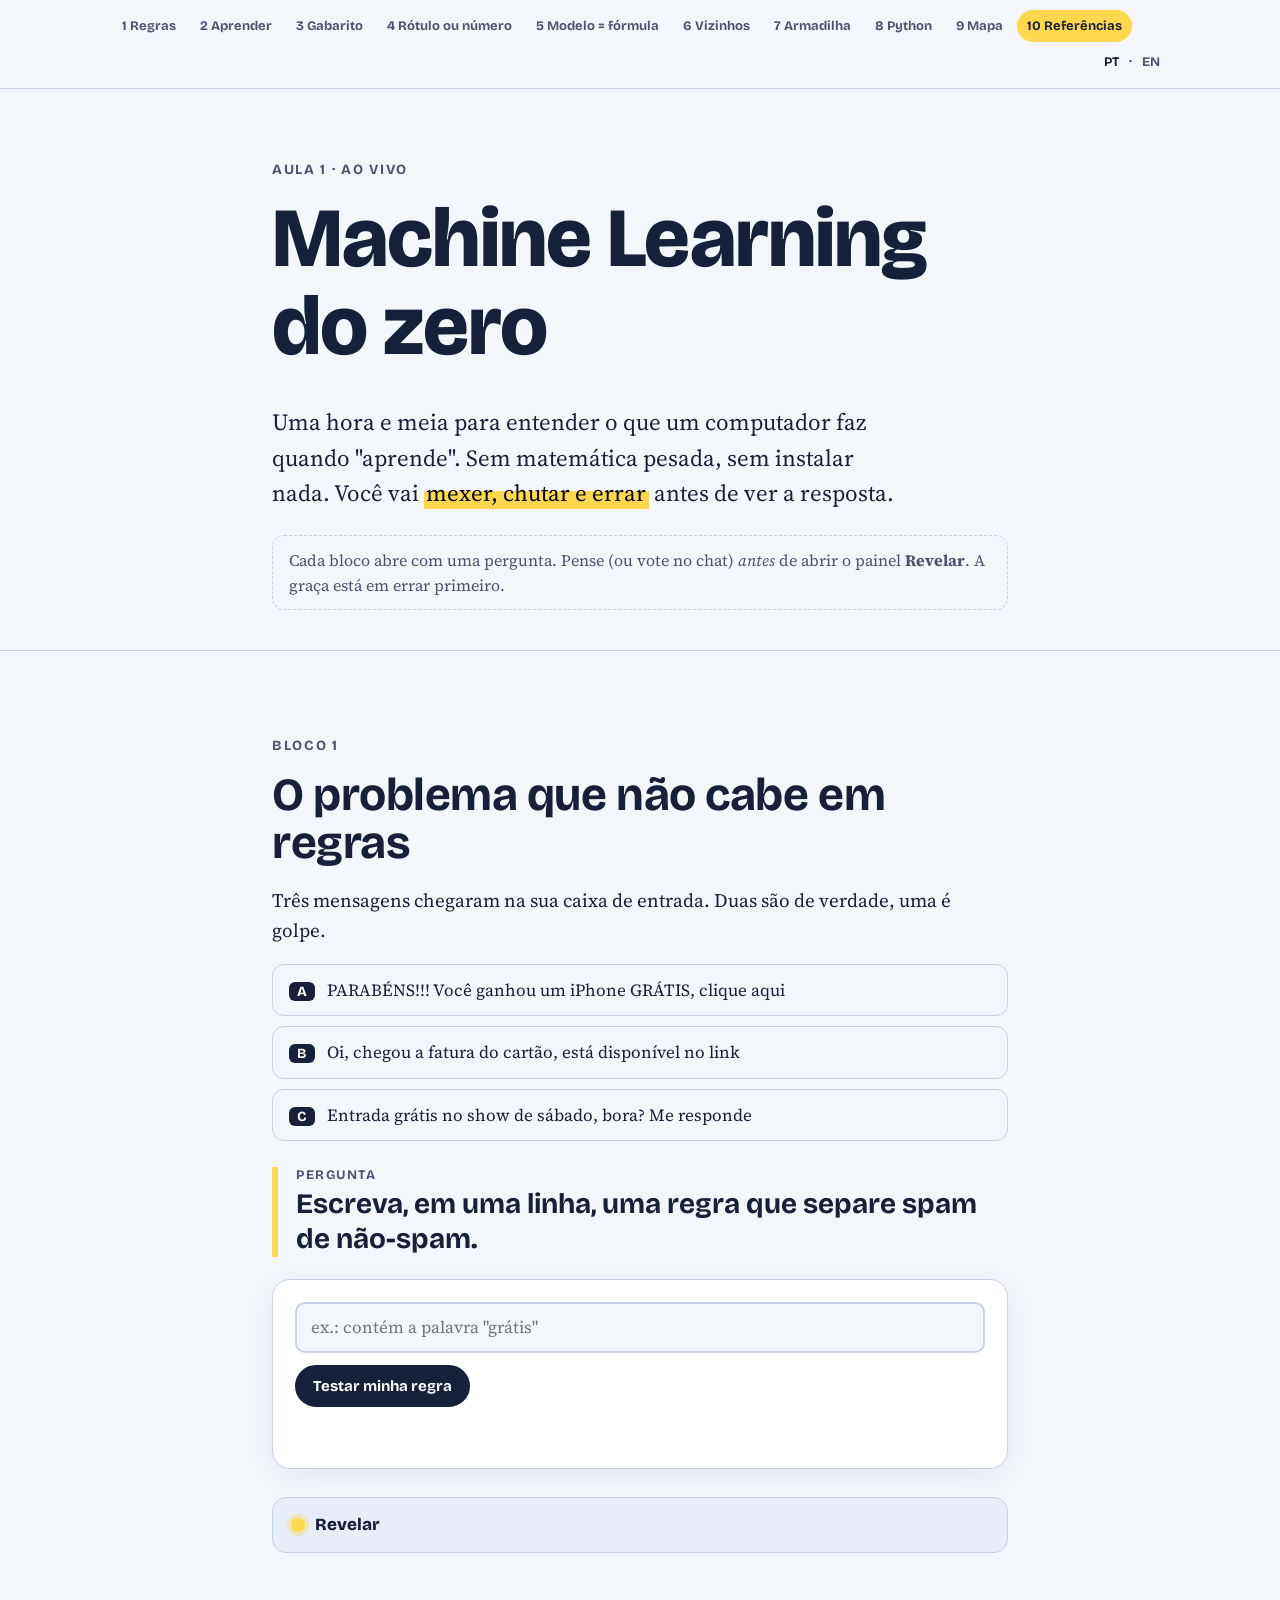
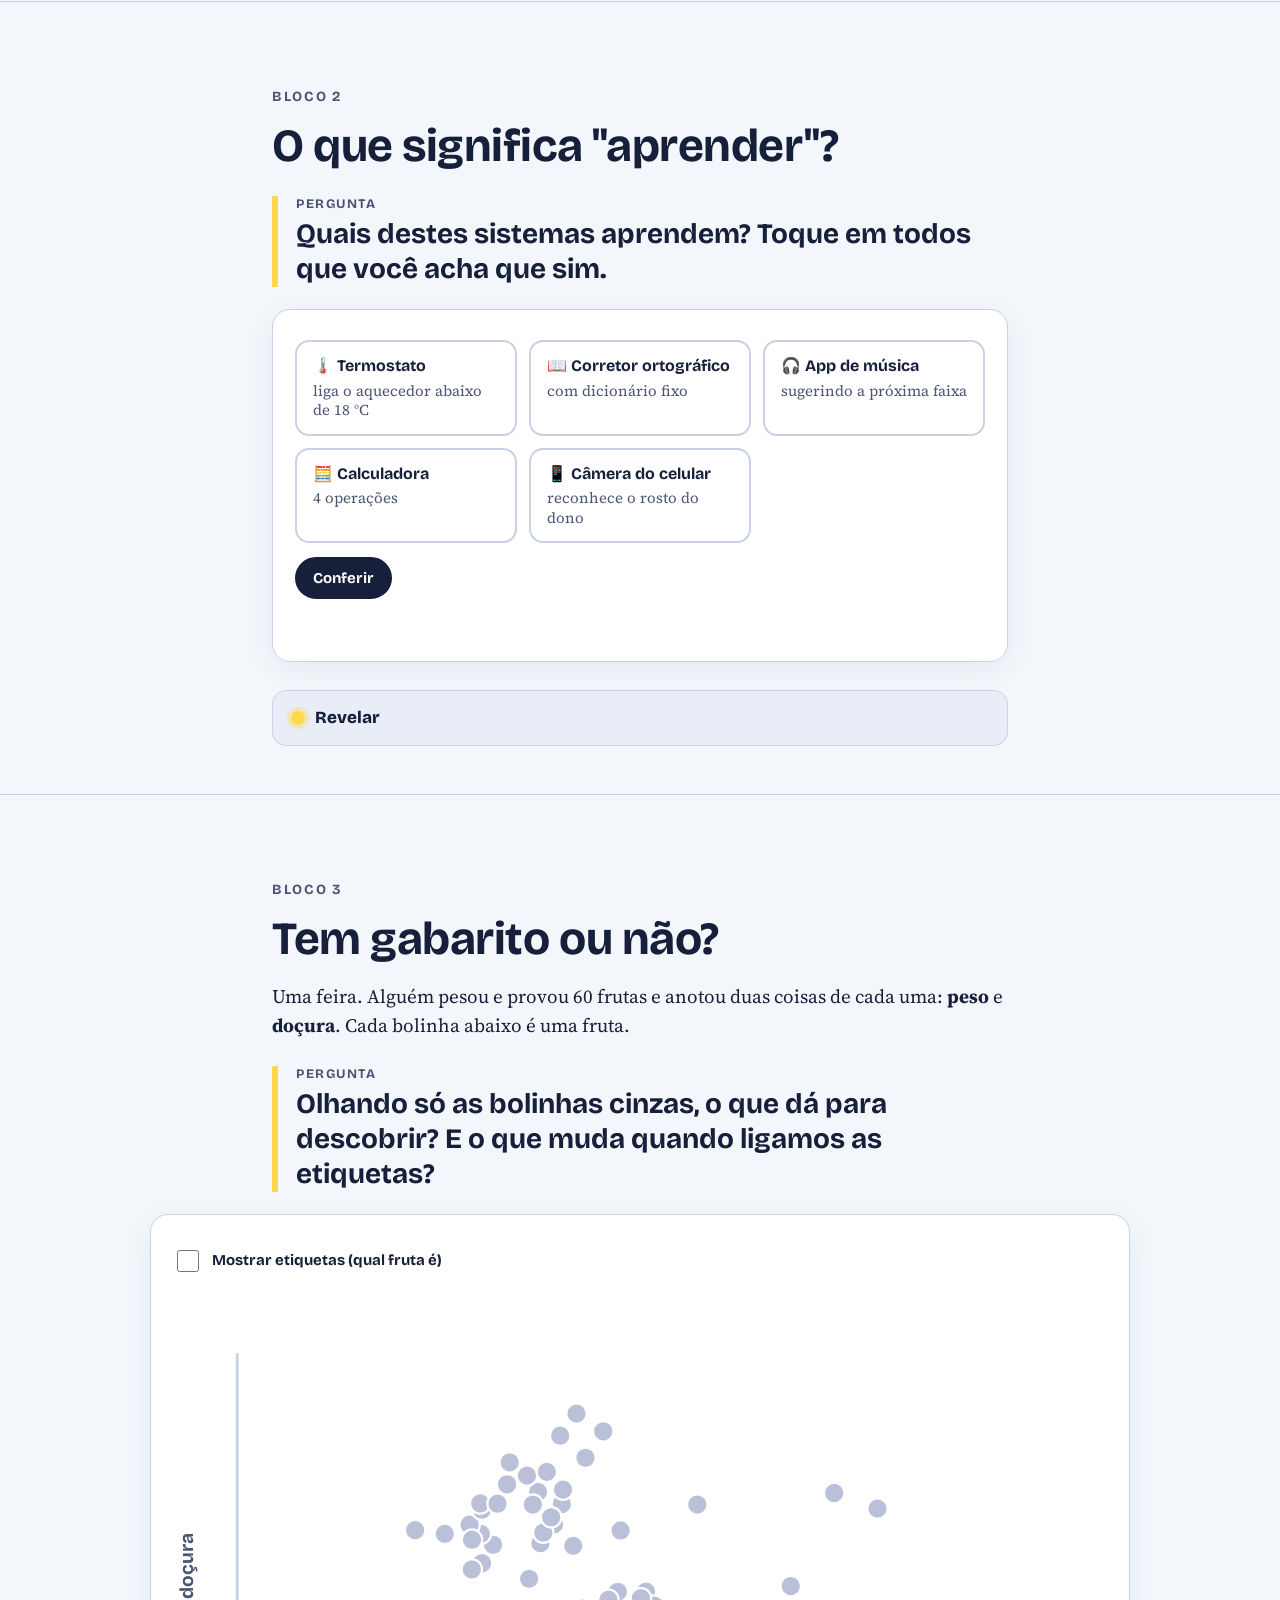
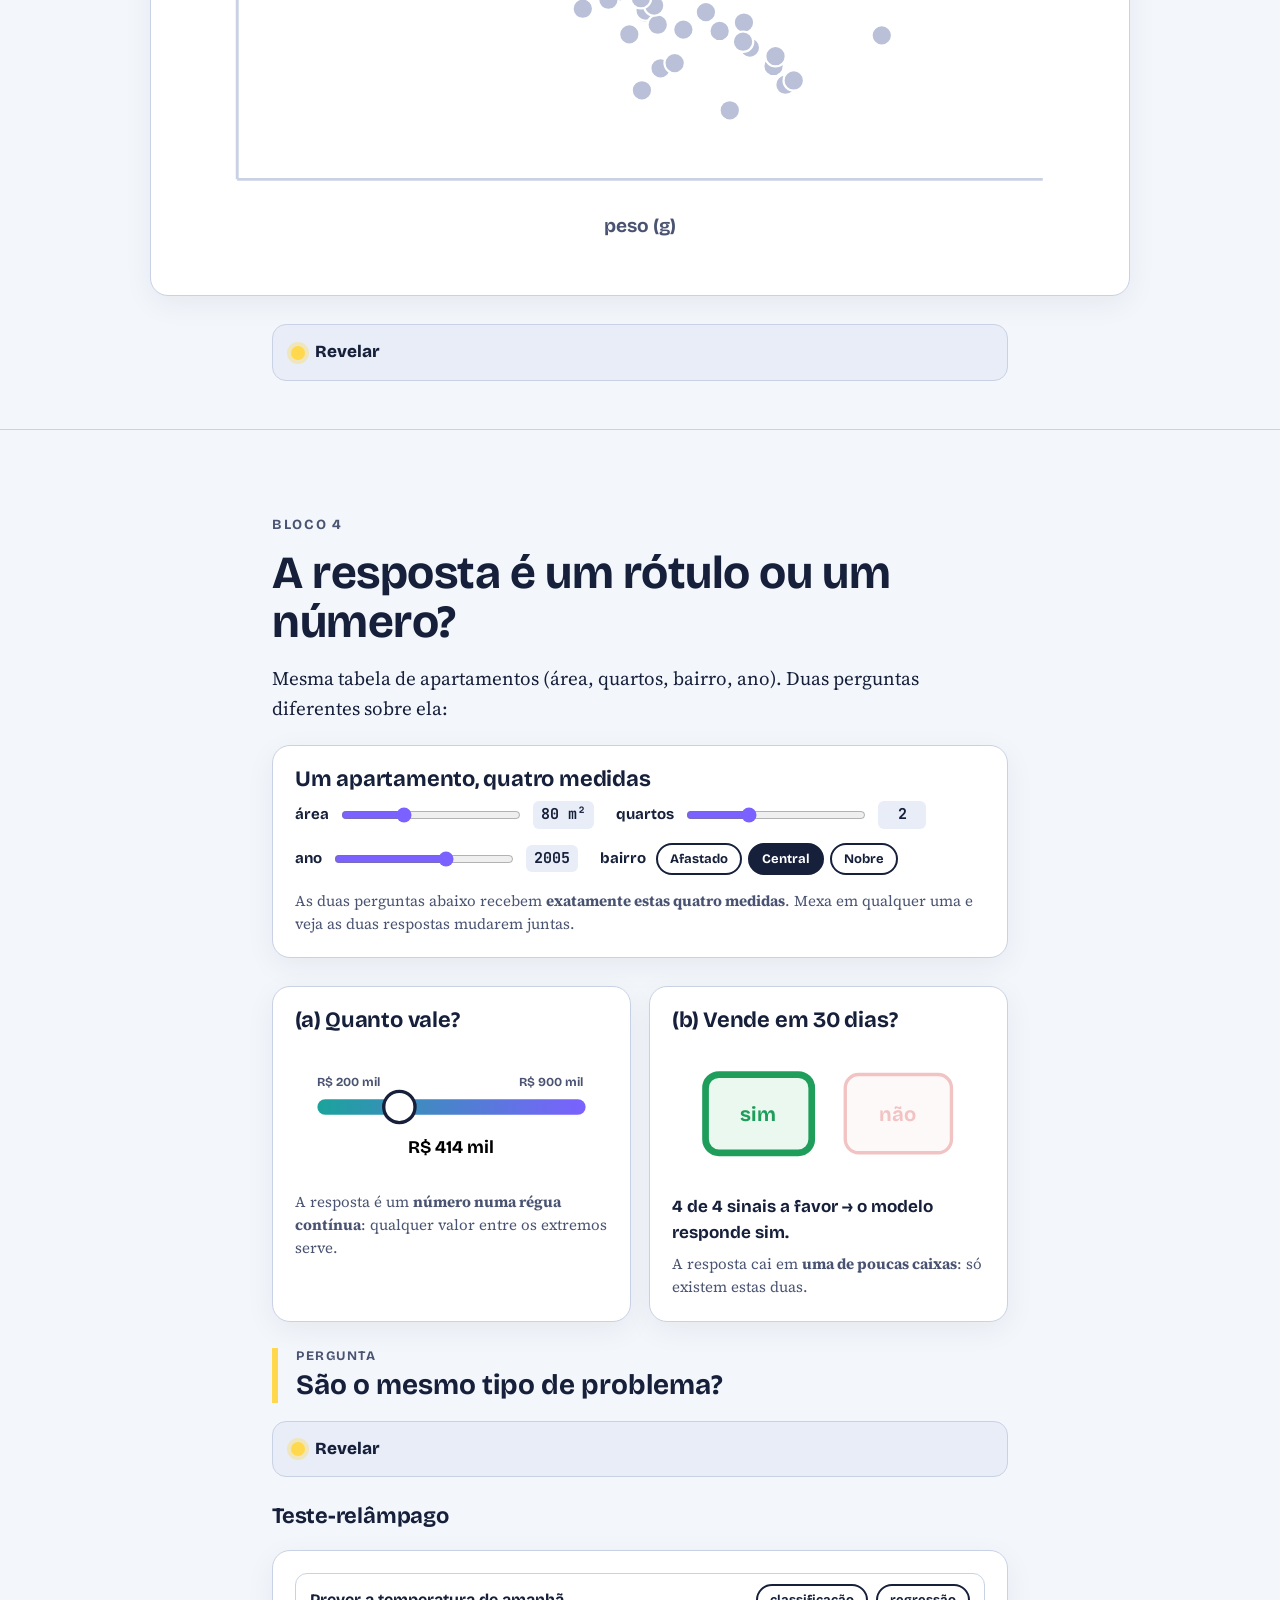
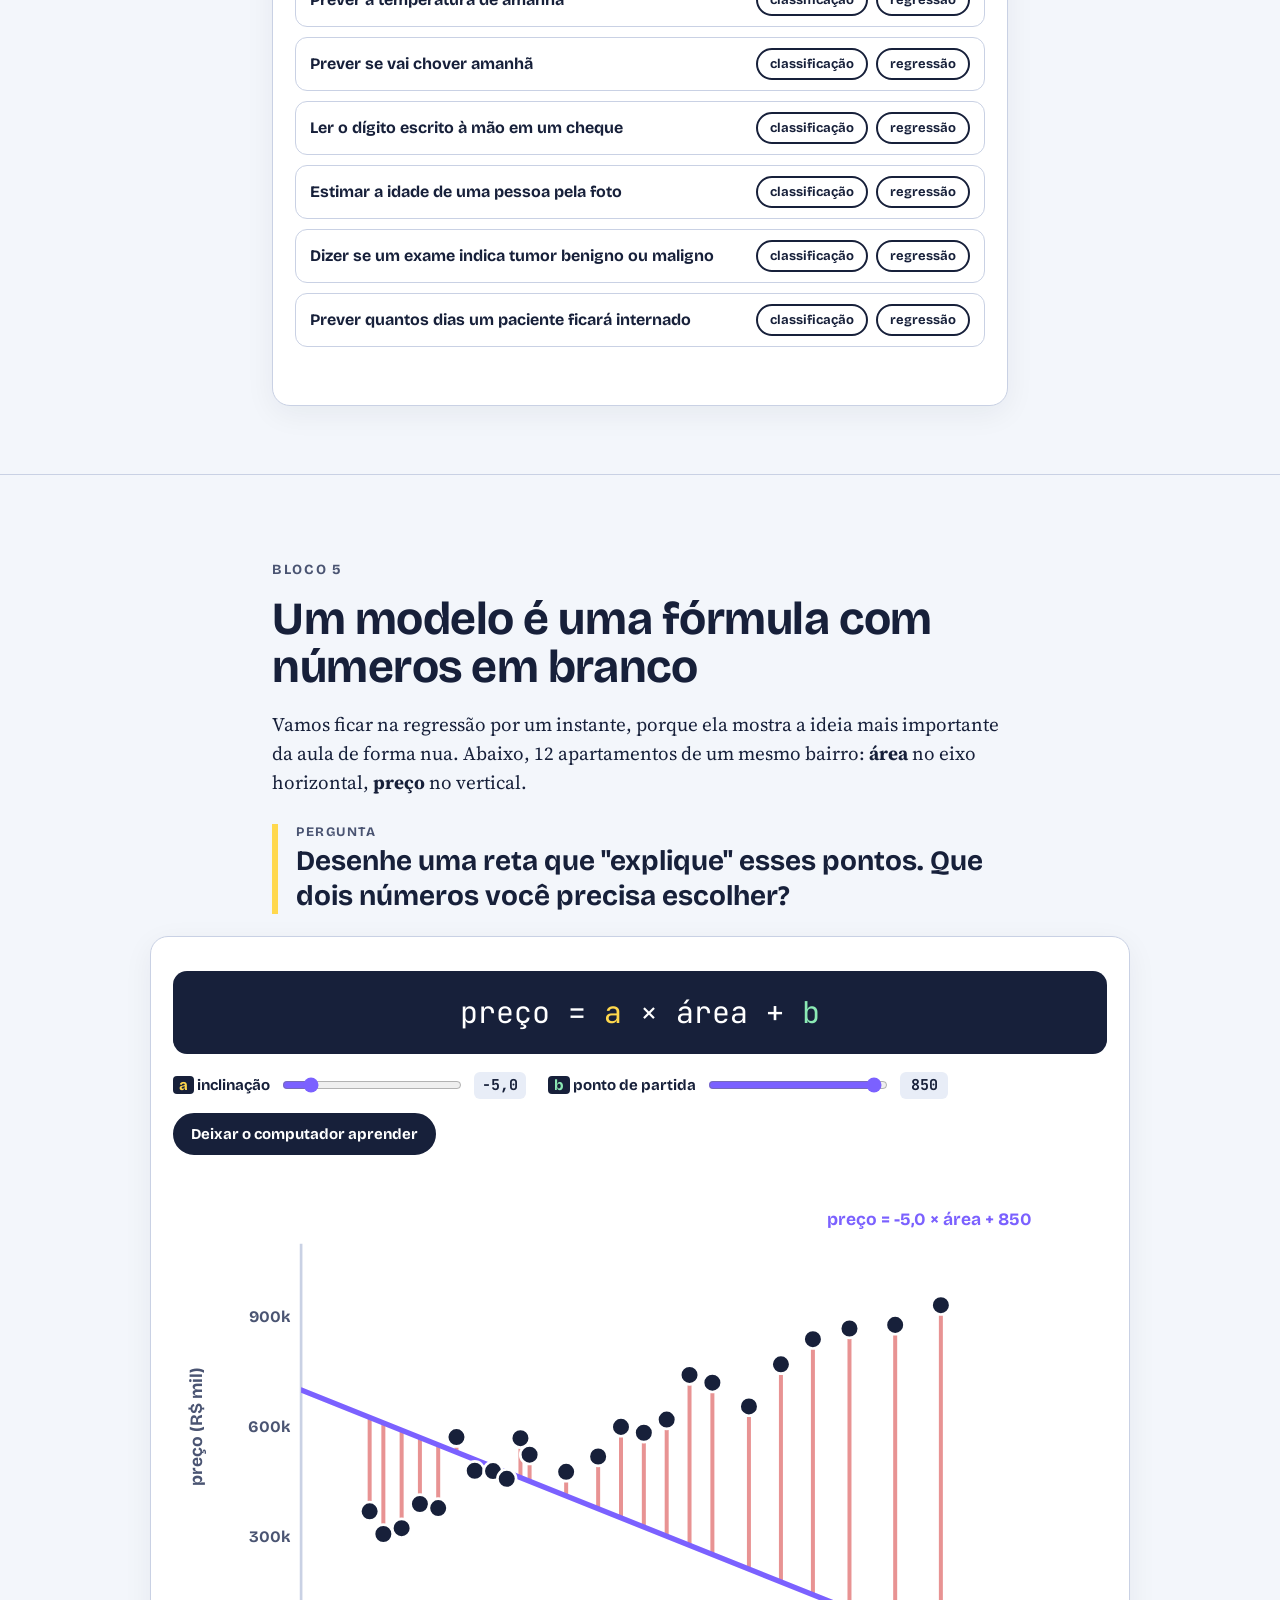
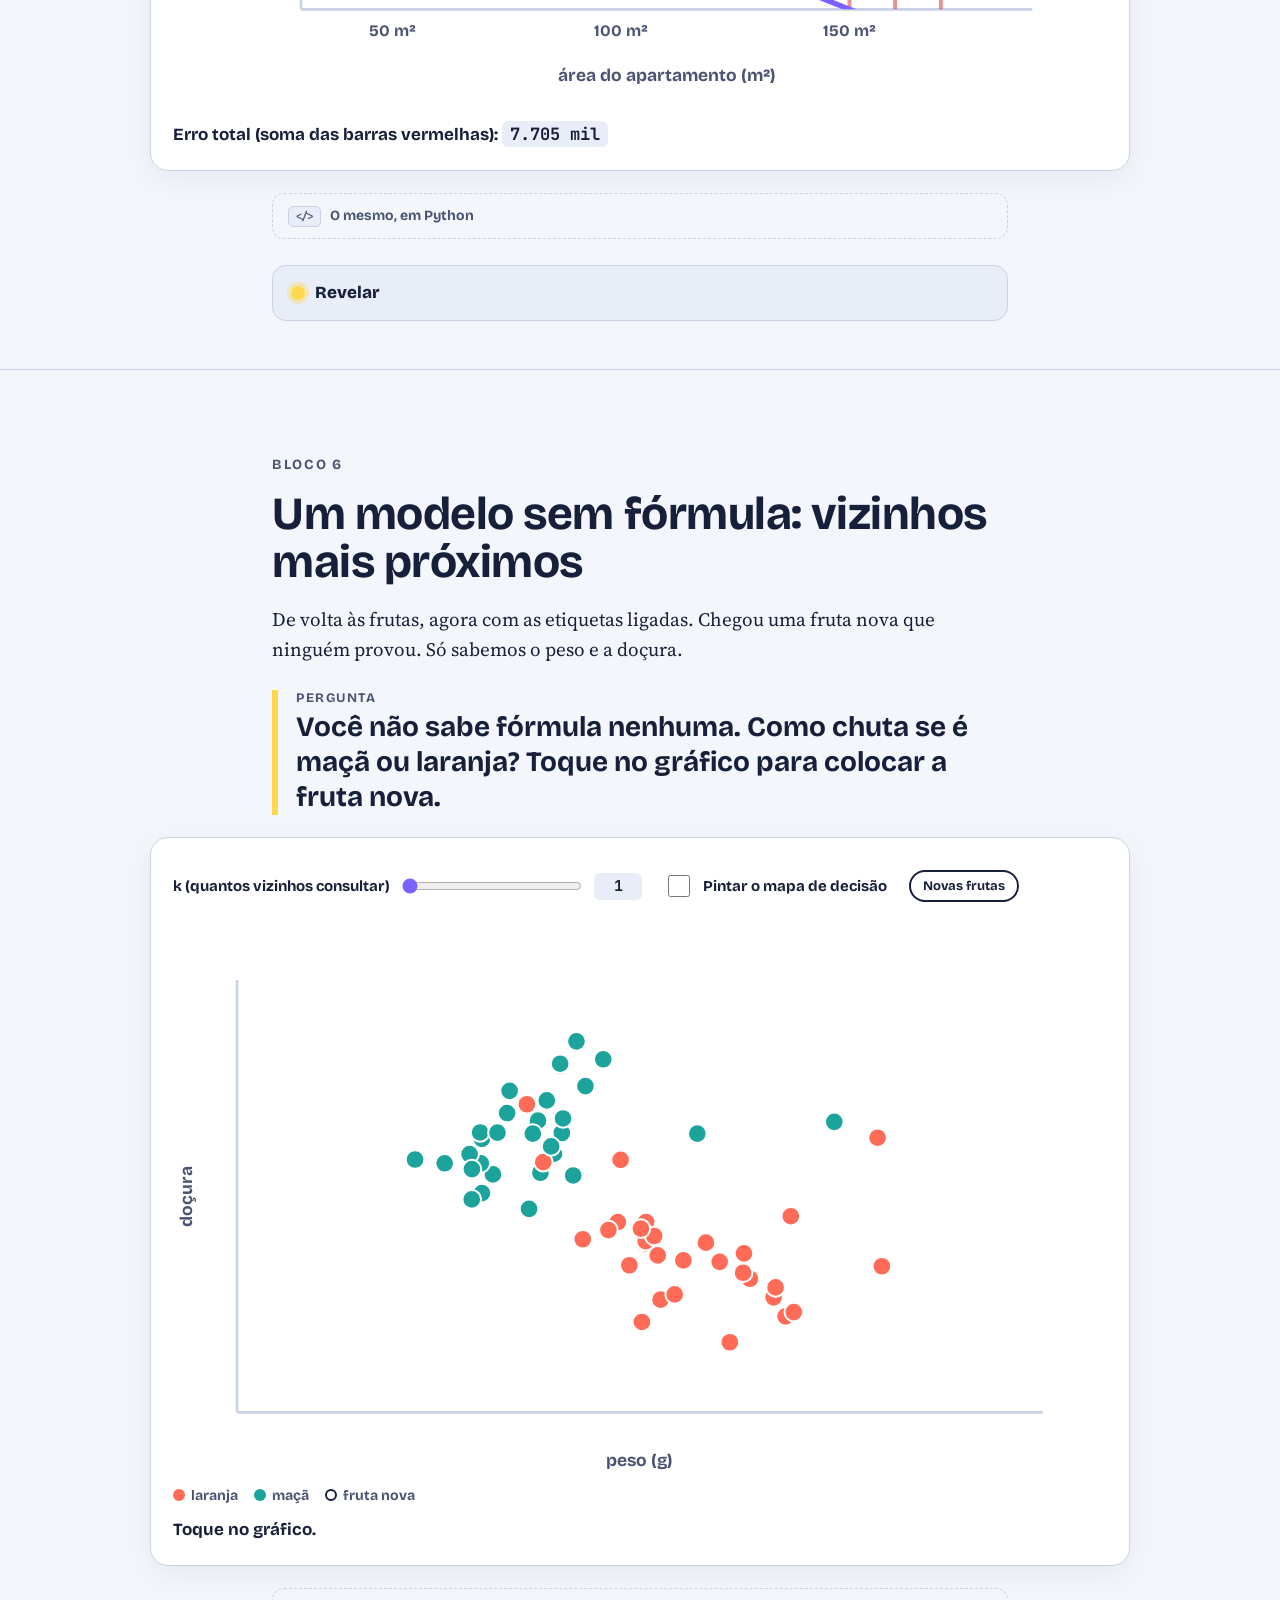
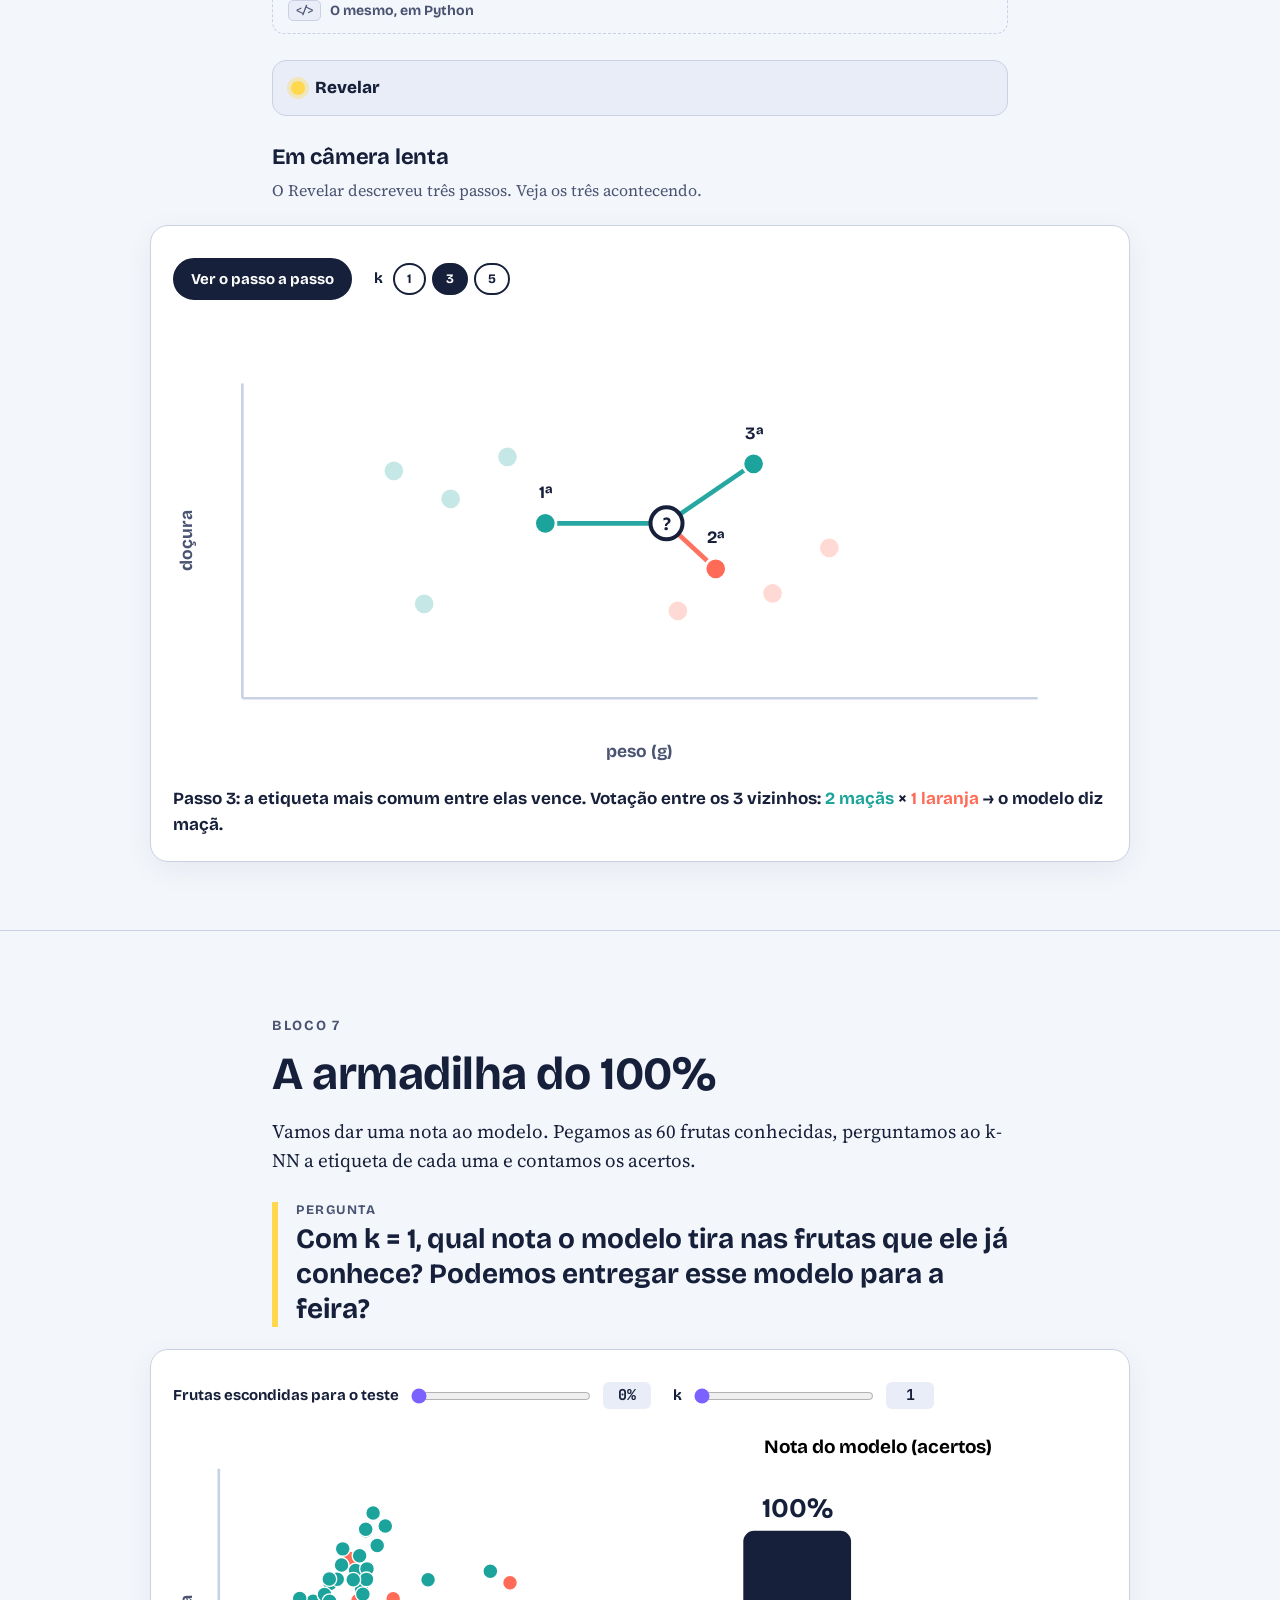
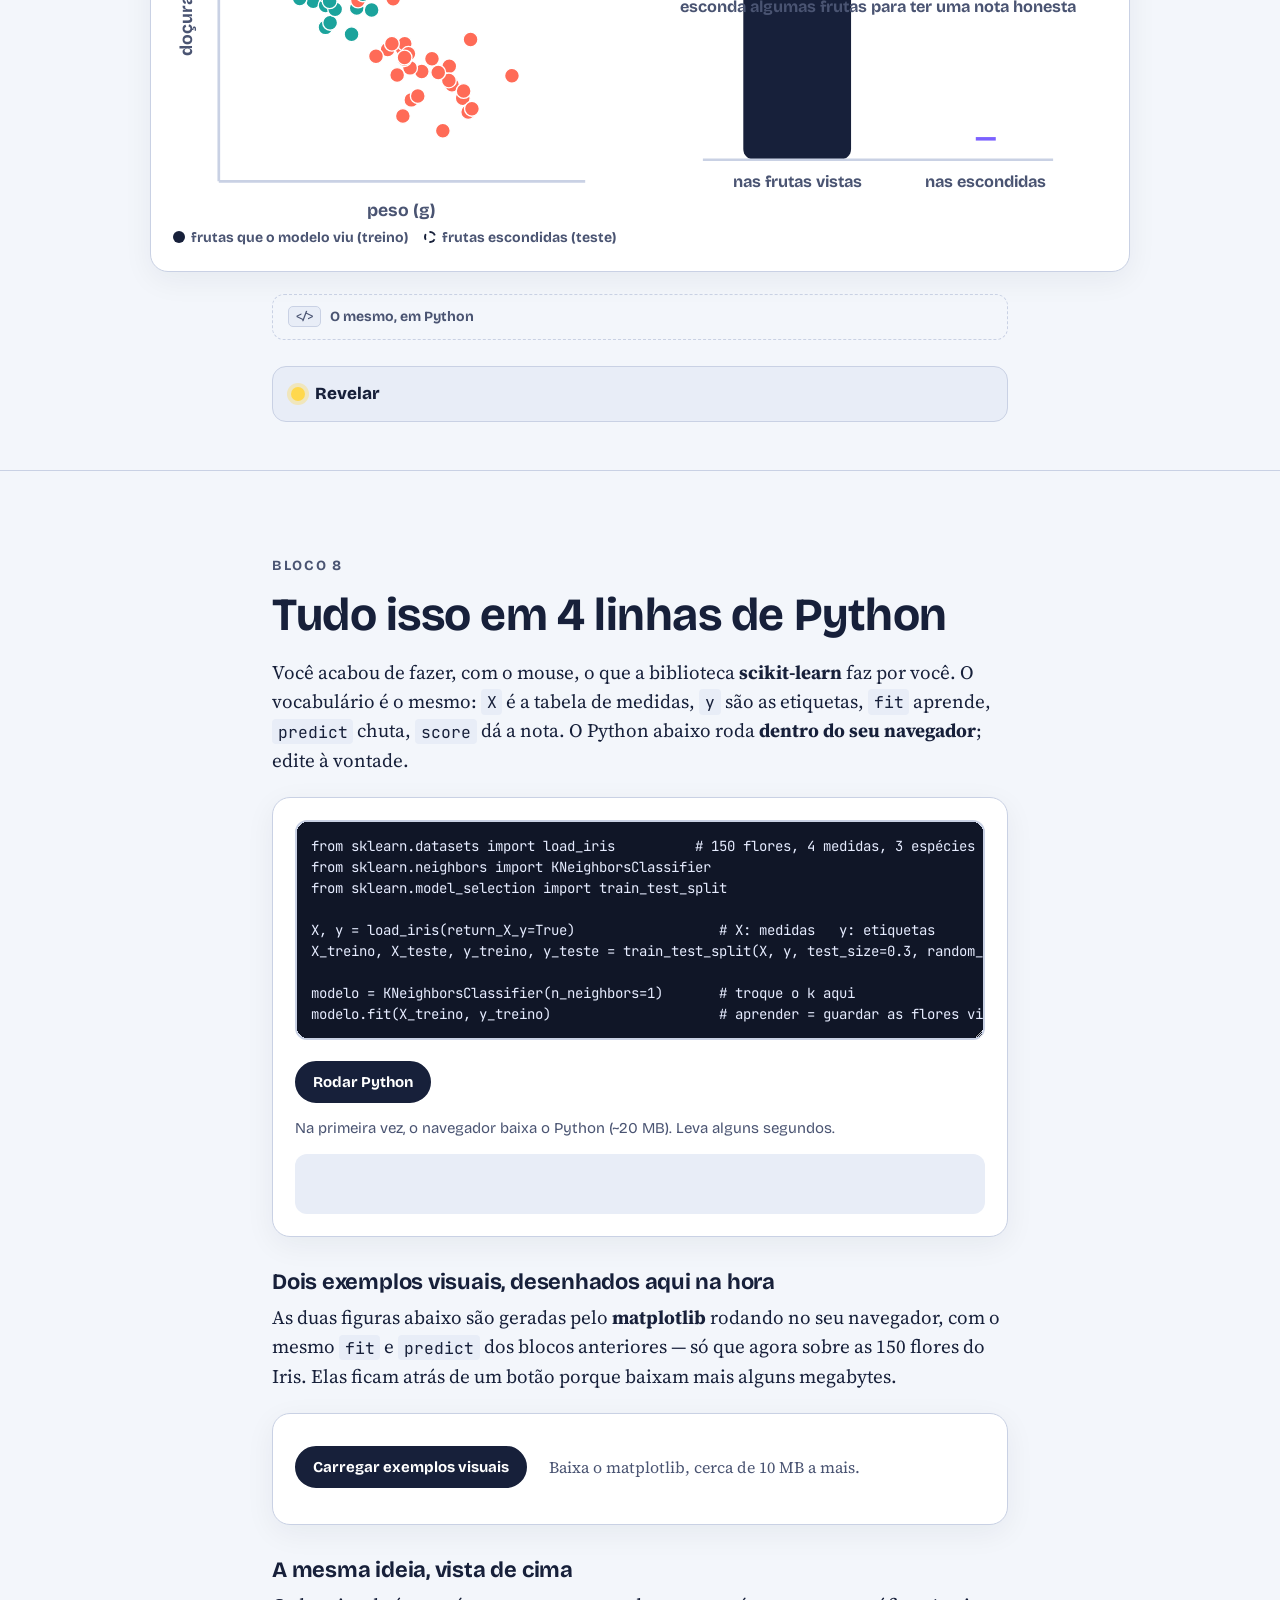
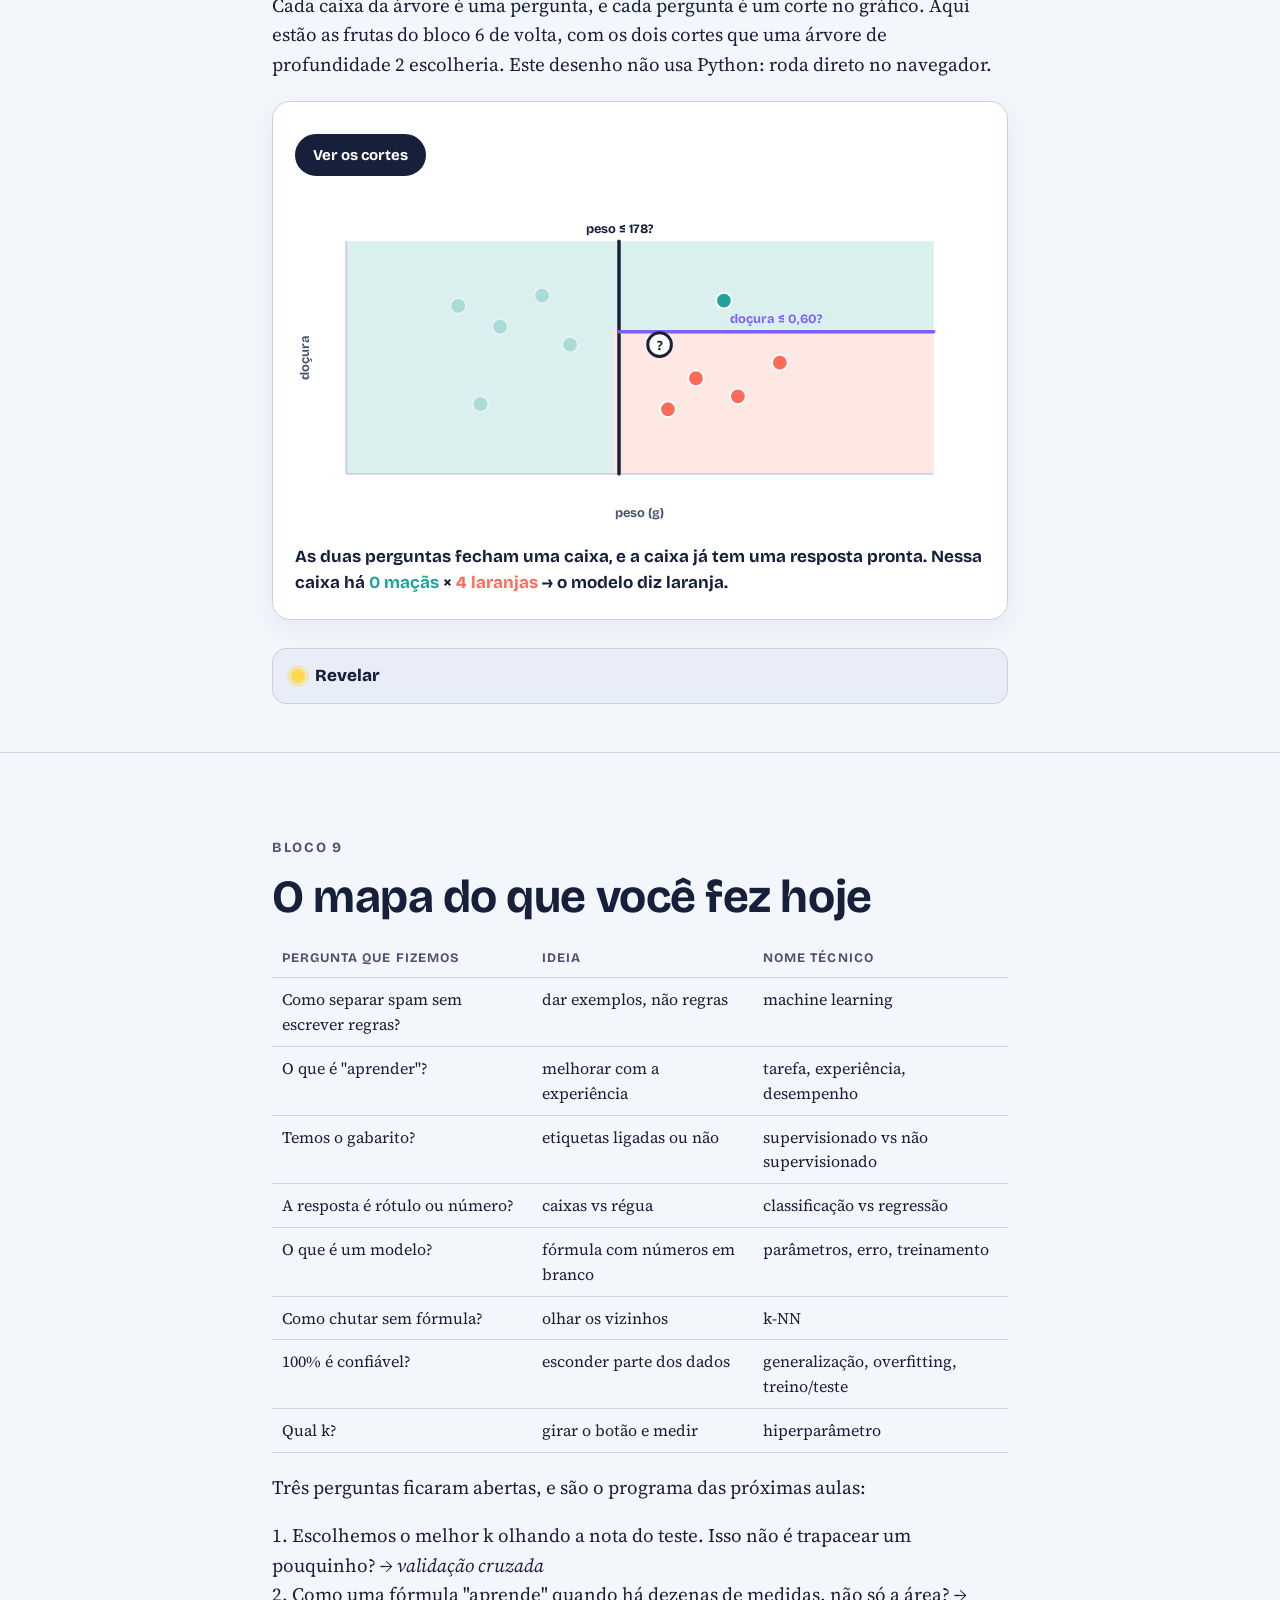
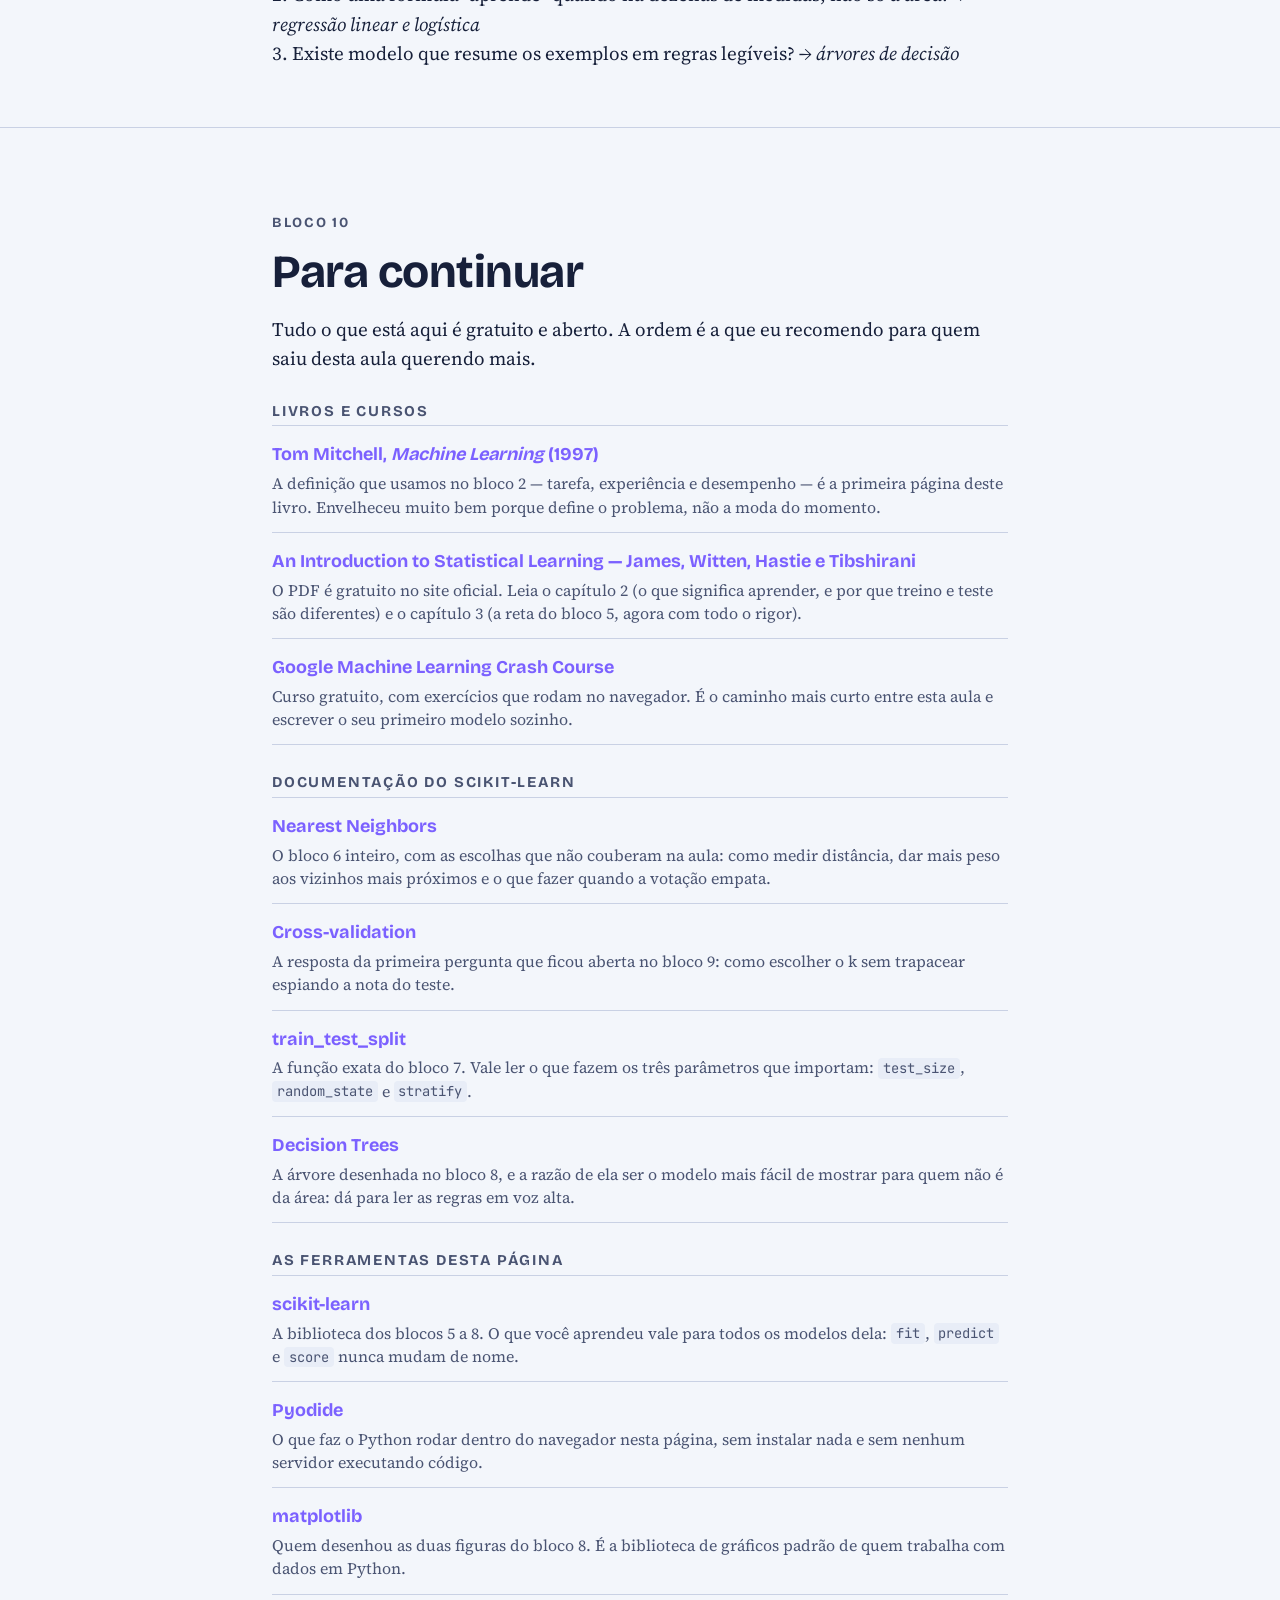
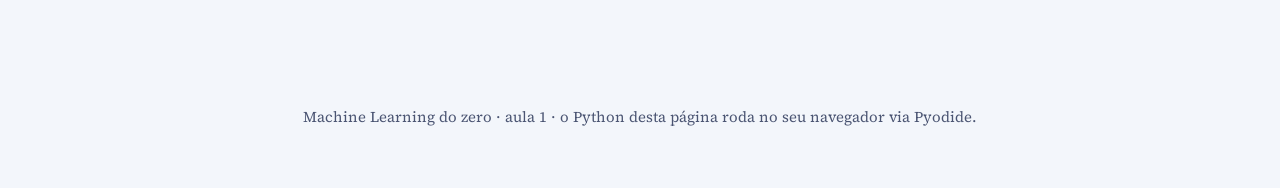
==== commit 3f41cfeb: "Layout: nav completa no desktop, coluna única de 780px e ctrls numa linha só Nav - a barra ganha 110" ====
--- a/site/index.html
+++ b/site/index.html
@@ -71,12 +71,12 @@
 </div></details>
 </div></section>
 
-<section class="block" id="s3"><div class="wrap wide">
+<section class="block" id="s3"><div class="wrap">
 <div class="eyebrow">Bloco 3</div>
 <h2>Tem gabarito ou não?</h2>
 <p>Uma feira. Alguém pesou e provou 60 frutas e anotou duas coisas de cada uma: <strong>peso</strong> e <strong>doçura</strong>. Cada bolinha abaixo é uma fruta.</p>
 <div class="q">Olhando só as bolinhas cinzas, o que dá para descobrir? E o que muda quando ligamos as etiquetas?</div>
-<div class="widget">
+<div class="widget wide">
 <div class="ctrls"><label><input type="checkbox" id="lblToggle"> Mostrar etiquetas (qual fruta é)</label></div>
 <svg id="svgLabels" viewBox="0 0 640 380" width="100%" aria-label="Gráfico de frutas"></svg>
 <div class="legend" id="lblLegend" style="visibility:hidden"><span><i class="dot" style="background:var(--coral)"></i>laranja</span><span><i class="dot" style="background:var(--teal)"></i>maçã</span></div>
@@ -129,16 +129,16 @@
 <div class="widget"><div class="quiz" id="quiz"></div><div class="out" id="quizOut"></div></div>
 </div></section>
 
-<section class="block" id="s5"><div class="wrap wide">
+<section class="block" id="s5"><div class="wrap">
 <div class="eyebrow">Bloco 5</div>
 <h2>Um modelo é uma fórmula com números em branco</h2>
 <p>Vamos ficar na regressão por um instante, porque ela mostra a ideia mais importante da aula de forma nua. Abaixo, 12 apartamentos de um mesmo bairro: <strong>área</strong> no eixo horizontal, <strong>preço</strong> no vertical.</p>
 <div class="q">Desenhe uma reta que "explique" esses pontos. Que dois números você precisa escolher?</div>
-<div class="widget">
+<div class="widget wide">
 <div class="formula">preço = <span class="a">a</span> × área + <span class="b">b</span></div>
 <div class="ctrls">
-<label><span style="color:var(--marker);background:var(--ink);padding:0 6px;border-radius:4px">a</span> inclinação <input type="range" id="slA" min="-8" max="16" step="0.1" value="-5"> <span class="val" id="vA">-5,0</span></label>
-<label><span style="color:#8BE9B4;background:var(--ink);padding:0 6px;border-radius:4px">b</span> ponto de partida <input type="range" id="slB" min="-400" max="900" step="5" value="850"> <span class="val" id="vB">850</span></label>
+<label><span><span style="color:var(--marker);background:var(--ink);padding:0 6px;border-radius:4px">a</span> inclinação</span> <input type="range" id="slA" min="-8" max="16" step="0.1" value="-5"> <span class="val" id="vA">-5,0</span></label>
+<label><span><span style="color:#8BE9B4;background:var(--ink);padding:0 6px;border-radius:4px">b</span> ponto de partida</span> <input type="range" id="slB" min="-400" max="900" step="5" value="850"> <span class="val" id="vB">850</span></label>
 <button id="fitBtn">Deixar o computador aprender</button>
 </div>
 <svg id="svgReg" viewBox="0 0 700 400" width="100%" aria-label="Gráfico área versus preço"></svg>
@@ -165,12 +165,12 @@
 </div></details>
 </div></section>
 
-<section class="block" id="s6"><div class="wrap wide">
+<section class="block" id="s6"><div class="wrap">
 <div class="eyebrow">Bloco 6</div>
 <h2>Um modelo sem fórmula: vizinhos mais próximos</h2>
 <p>De volta às frutas, agora com as etiquetas ligadas. Chegou uma fruta nova que ninguém provou. Só sabemos o peso e a doçura.</p>
 <div class="q">Você não sabe fórmula nenhuma. Como chuta se é maçã ou laranja? Toque no gráfico para colocar a fruta nova.</div>
-<div class="widget">
+<div class="widget wide">
 <div class="ctrls">
 <label>k (quantos vizinhos consultar) <input type="range" id="slK" min="1" max="25" step="2" value="1"> <span class="val" id="vK">1</span></label>
 <label><input type="checkbox" id="mapToggle"> Pintar o mapa de decisão</label>
@@ -200,7 +200,7 @@
 </div></details>
 <h3 style="margin-top:30px">Em câmera lenta</h3>
 <p style="font-size:16px;color:var(--ink-2)">O Revelar descreveu três passos. Veja os três acontecendo.</p>
-<div class="widget">
+<div class="widget wide">
 <div class="ctrls">
 <button id="stepBtn">Ver o passo a passo</button>
 <label id="stepKWrap">k <span class="seg" id="stepK" role="group" aria-label="k"><button class="ghost small" aria-pressed="false">1</button><button class="ghost small" aria-pressed="true">3</button><button class="ghost small" aria-pressed="false">5</button></span></label>
@@ -210,12 +210,12 @@
 </div>
 </div></section>
 
-<section class="block" id="s7"><div class="wrap wide">
+<section class="block" id="s7"><div class="wrap">
 <div class="eyebrow">Bloco 7</div>
 <h2>A armadilha do 100%</h2>
 <p>Vamos dar uma nota ao modelo. Pegamos as 60 frutas conhecidas, perguntamos ao k-NN a etiqueta de cada uma e contamos os acertos.</p>
 <div class="q">Com k = 1, qual nota o modelo tira nas frutas que ele já conhece? Podemos entregar esse modelo para a feira?</div>
-<div class="widget">
+<div class="widget wide">
 <div class="ctrls">
 <label>Frutas escondidas para o teste <input type="range" id="slHide" min="0" max="80" step="5" value="0"> <span class="val" id="vHide">0%</span></label>
 <label>k <input type="range" id="slK2" min="1" max="25" step="2" value="1"> <span class="val" id="vK2">1</span></label>
--- a/site/assets/style.css
+++ b/site/assets/style.css
@@ -17,14 +17,21 @@
 code{font-family:var(--mono);font-size:.86em;background:var(--paper-2);padding:.1em .35em;border-radius:4px}
 a{color:var(--grape)}
 .wrap{max-width:780px;margin:0 auto;padding:0 22px}
-.wide{max-width:980px}
-section.block{padding:84px 0 40px;border-top:1px solid var(--line)}
+/* a coluna de texto e sempre 780; so o widget largo extrapola, simetricamente */
+.widget.wide{margin-left:-122px;margin-right:-122px}
+@media(max-width:1040px){.widget.wide{margin-left:0;margin-right:0}}
+section.block{padding:84px 0 40px;border-top:1px solid var(--line);scroll-margin-top:60px}
+@media(min-width:900px){section.block{scroll-margin-top:96px}}  /* a nav quebra em duas linhas e fica com 89px */
 .eyebrow{font-family:var(--disp);font-weight:700;font-size:14px;letter-spacing:.12em;text-transform:uppercase;color:var(--ink-2);margin-bottom:14px}
 .q{font-family:var(--disp);font-weight:700;font-size:clamp(22px,2.6vw,28px);line-height:1.25;margin:26px 0 18px;padding-left:18px;border-left:6px solid var(--marker)}
 .q::before{content:"Pergunta";display:block;font-size:13px;letter-spacing:.12em;text-transform:uppercase;color:var(--ink-2);margin-bottom:4px}
 mark{background:linear-gradient(transparent 45%,var(--marker) 45%);padding:0 .1em}
 nav.map{position:sticky;top:0;z-index:10;background:rgba(243,246,251,.92);backdrop-filter:blur(8px);border-bottom:1px solid var(--line)}
-nav.map .wrap{display:flex;gap:4px;overflow-x:auto;padding:10px 22px;scrollbar-width:none}
+nav.map .wrap{max-width:1100px;display:flex;gap:4px;overflow-x:auto;padding:10px 22px;scrollbar-width:none}
+nav.map .wrap::-webkit-scrollbar{display:none}
+@media(min-width:900px){nav.map .wrap{flex-wrap:wrap;overflow:visible}}
+@media(max-width:899px){nav.map::after{content:"";position:absolute;top:0;right:0;bottom:0;width:44px;pointer-events:none;
+  background:linear-gradient(90deg,rgba(243,246,251,0),rgba(243,246,251,.97))}}
 nav.map a{flex:0 0 auto;font-family:var(--disp);font-weight:700;font-size:13px;color:var(--ink-2);text-decoration:none;padding:6px 10px;border-radius:999px}
 nav.map a.on{color:var(--ink);background:var(--marker)}
 nav.map .lang{margin-left:auto;flex:0 0 auto;display:flex;align-items:center;gap:2px;font-family:var(--disp);font-weight:700;font-size:13px;color:var(--ink-2);padding-left:14px;white-space:nowrap}
@@ -82,11 +89,13 @@
 th{font-family:var(--disp);font-size:13px;letter-spacing:.08em;text-transform:uppercase;color:var(--ink-2)}
 .formula{font-family:var(--mono);font-size:clamp(20px,3vw,30px);text-align:center;padding:18px;background:var(--ink);color:#fff;border-radius:14px;margin:12px 0 18px}
 .formula .a{color:var(--marker)}.formula .b{color:#8BE9B4}
-textarea{width:100%;min-height:220px;font-family:var(--mono);font-size:14px;line-height:1.5;padding:14px;border-radius:12px;border:2px solid var(--line);background:#101627;color:#E6ECFF;resize:vertical}
+textarea{white-space:pre;overflow-x:auto;width:100%;min-height:220px;font-family:var(--mono);font-size:14px;line-height:1.5;padding:14px;border-radius:12px;border:2px solid var(--line);background:#101627;color:#E6ECFF;resize:vertical}
 .console{font-family:var(--mono);font-size:14px;white-space:pre-wrap;background:var(--paper-2);border-radius:12px;padding:14px;min-height:60px;margin-top:10px}
 @media(max-width:700px){
   /* sliders: ocupam a sobra da linha em vez de largura fixa */
-  input[type=range]{flex:1 1 150px;width:auto;min-width:130px;height:24px}
+  input[type=range]{height:24px}
+  .widget label:has(input[type=range]){display:grid;grid-template-columns:auto 1fr auto;gap:10px;width:100%}
+  .widget label:has(input[type=range]) input[type=range]{width:100%;min-width:0}
   /* tabelas largas rolam dentro da propria caixa em vez de serem cortadas */
   table{display:block;overflow-x:auto;-webkit-overflow-scrolling:touch}
   table tbody{display:table;width:max-content;min-width:100%}
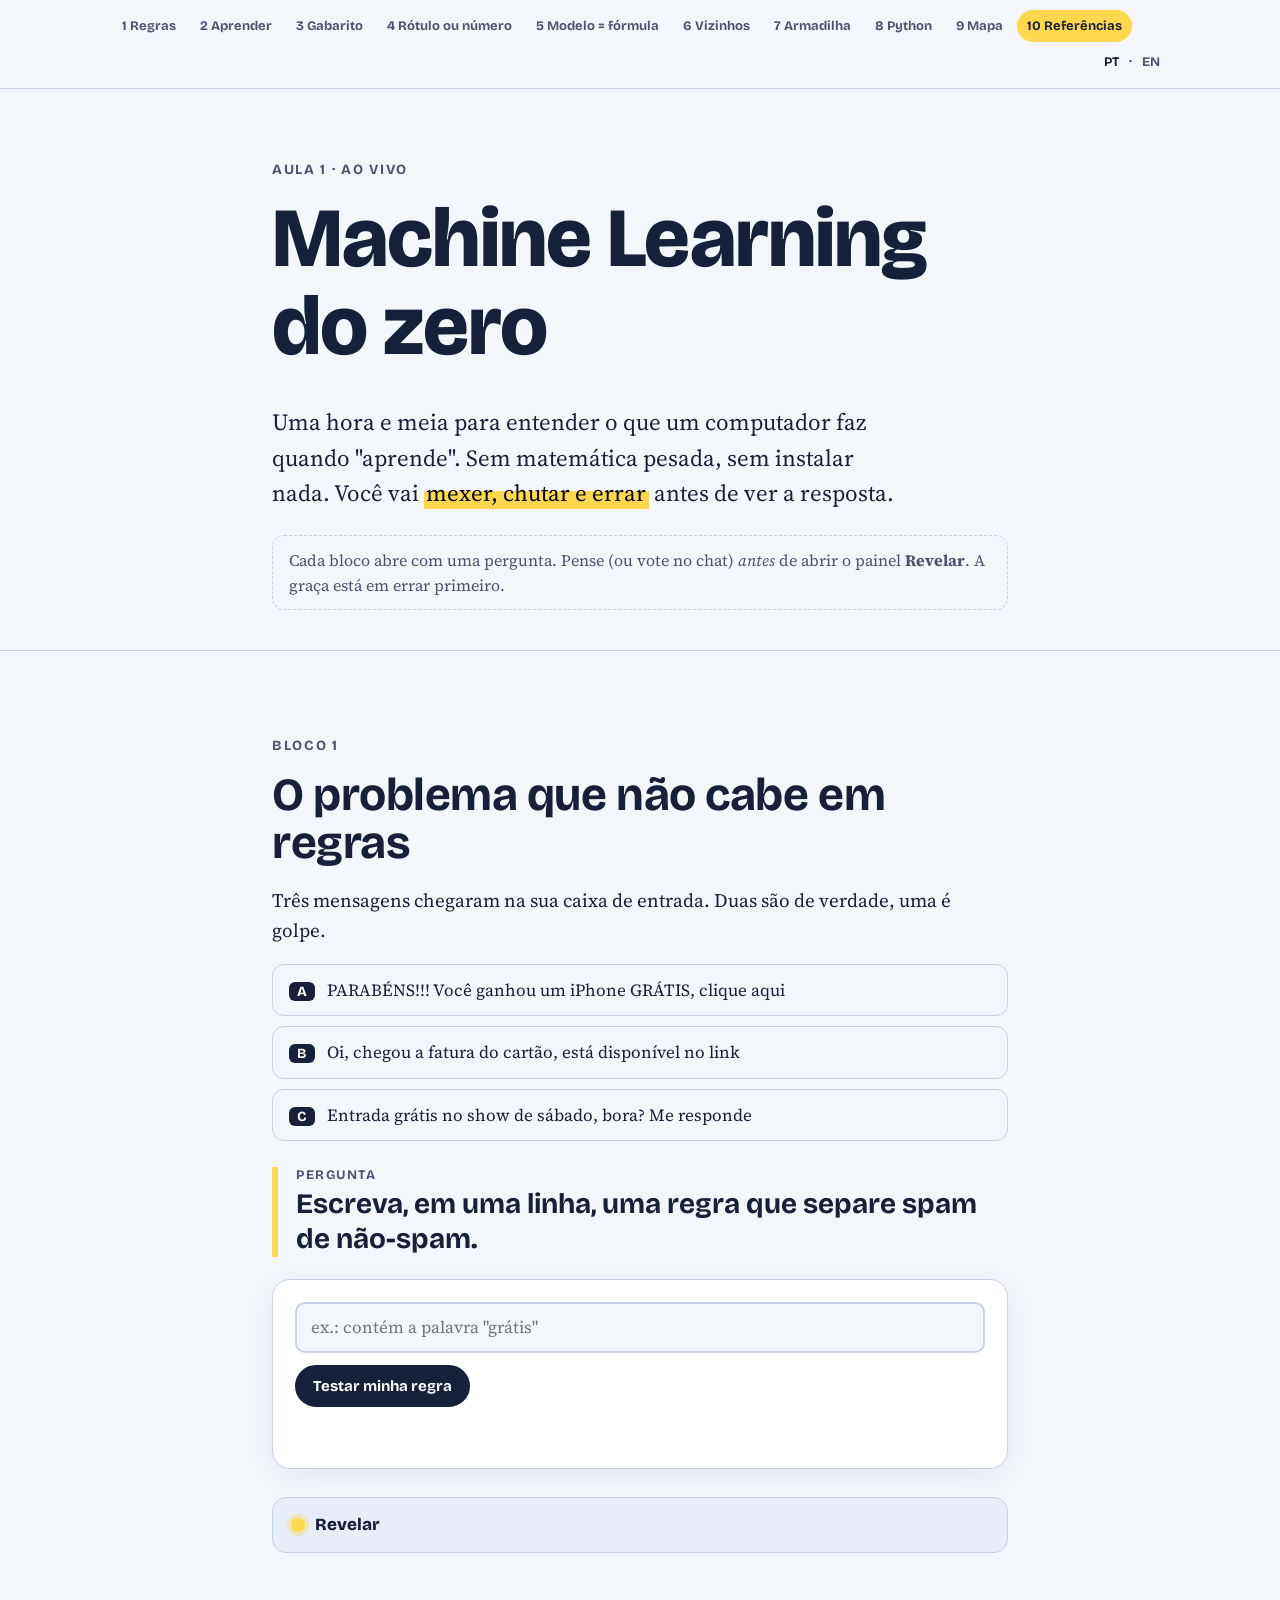
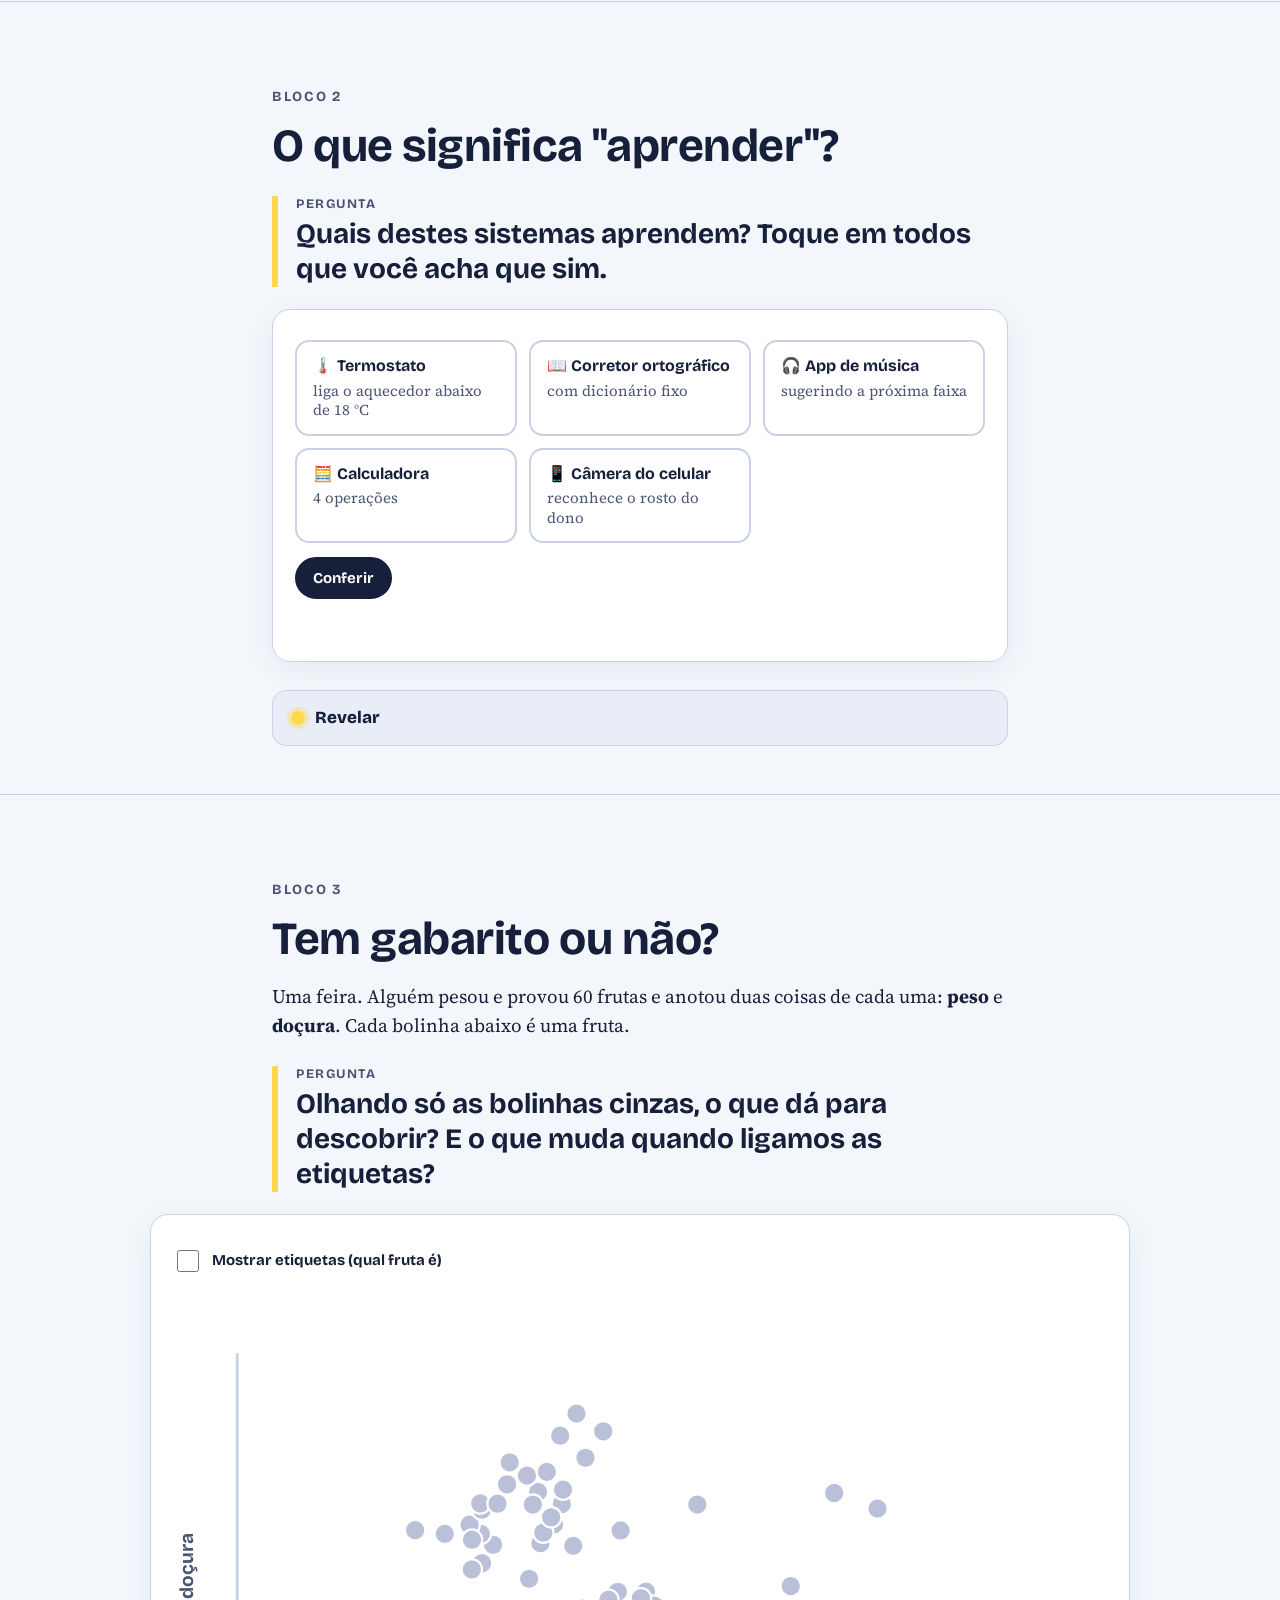
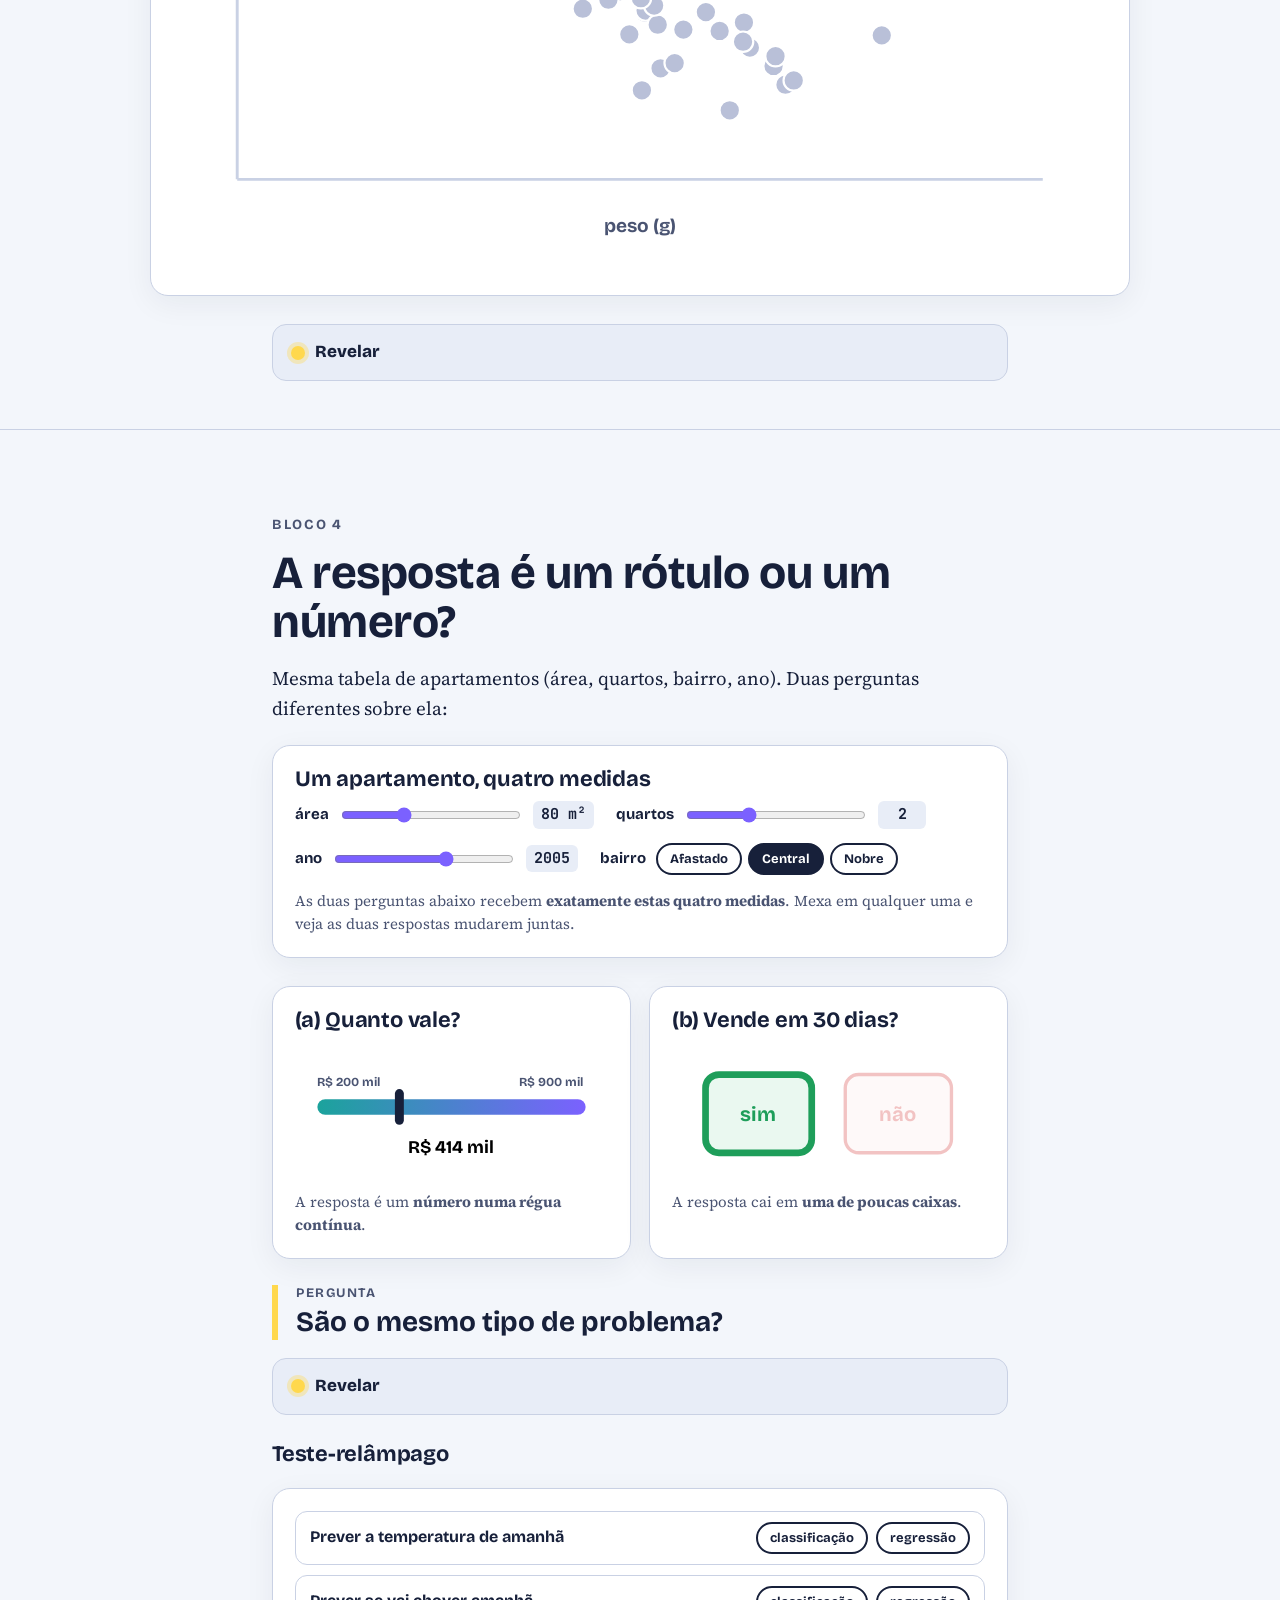
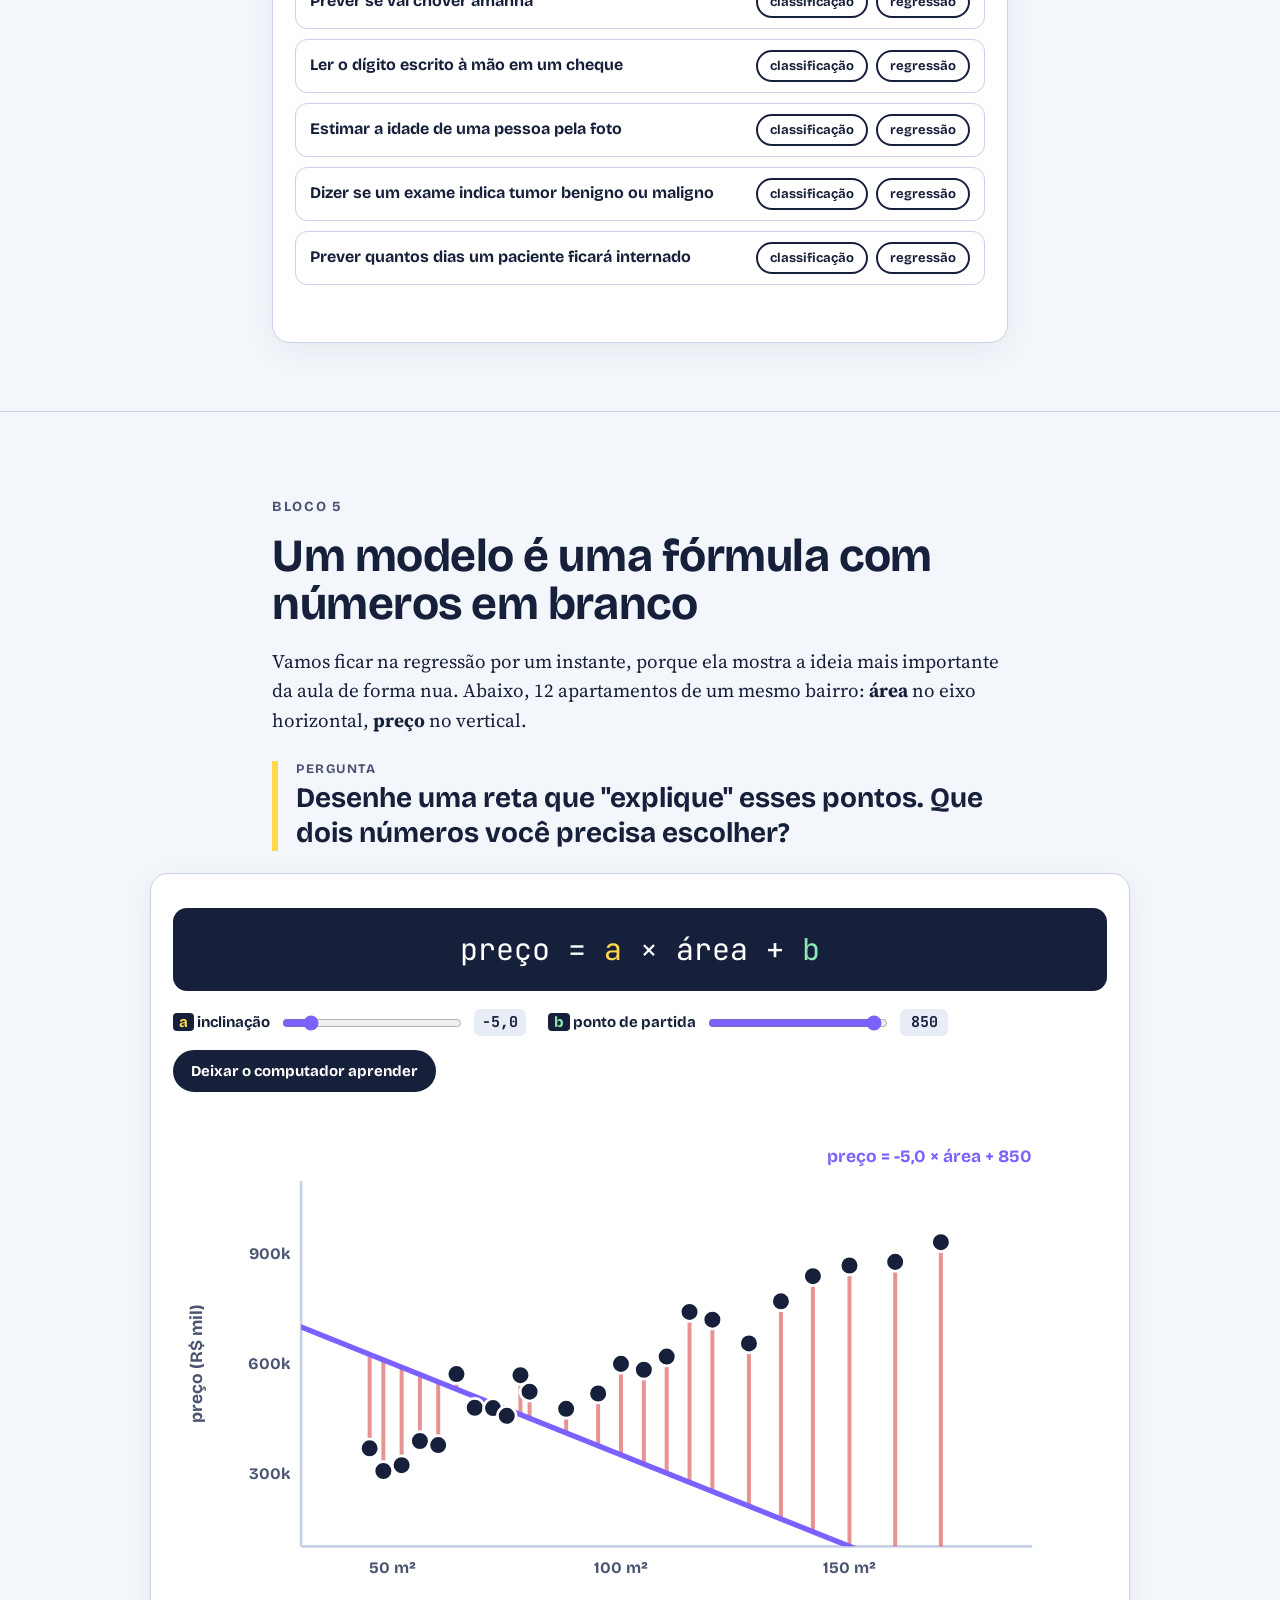
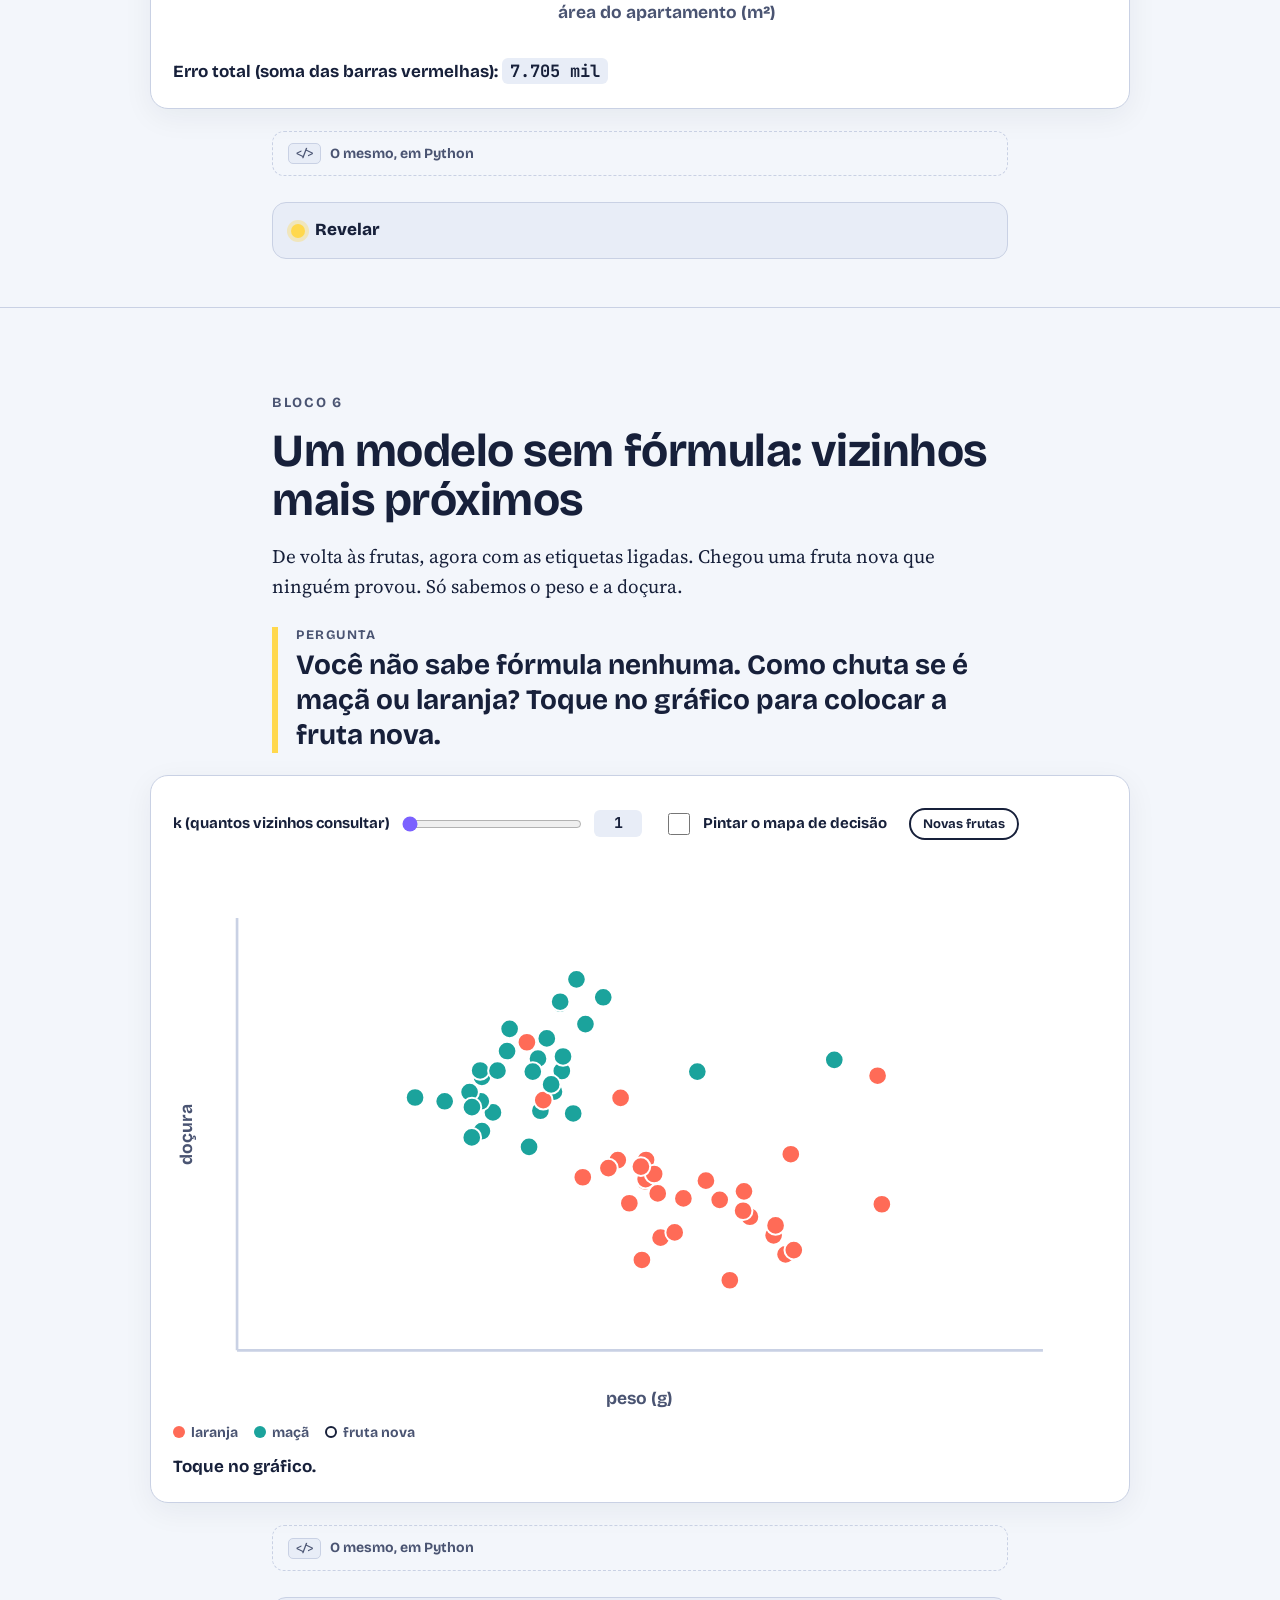
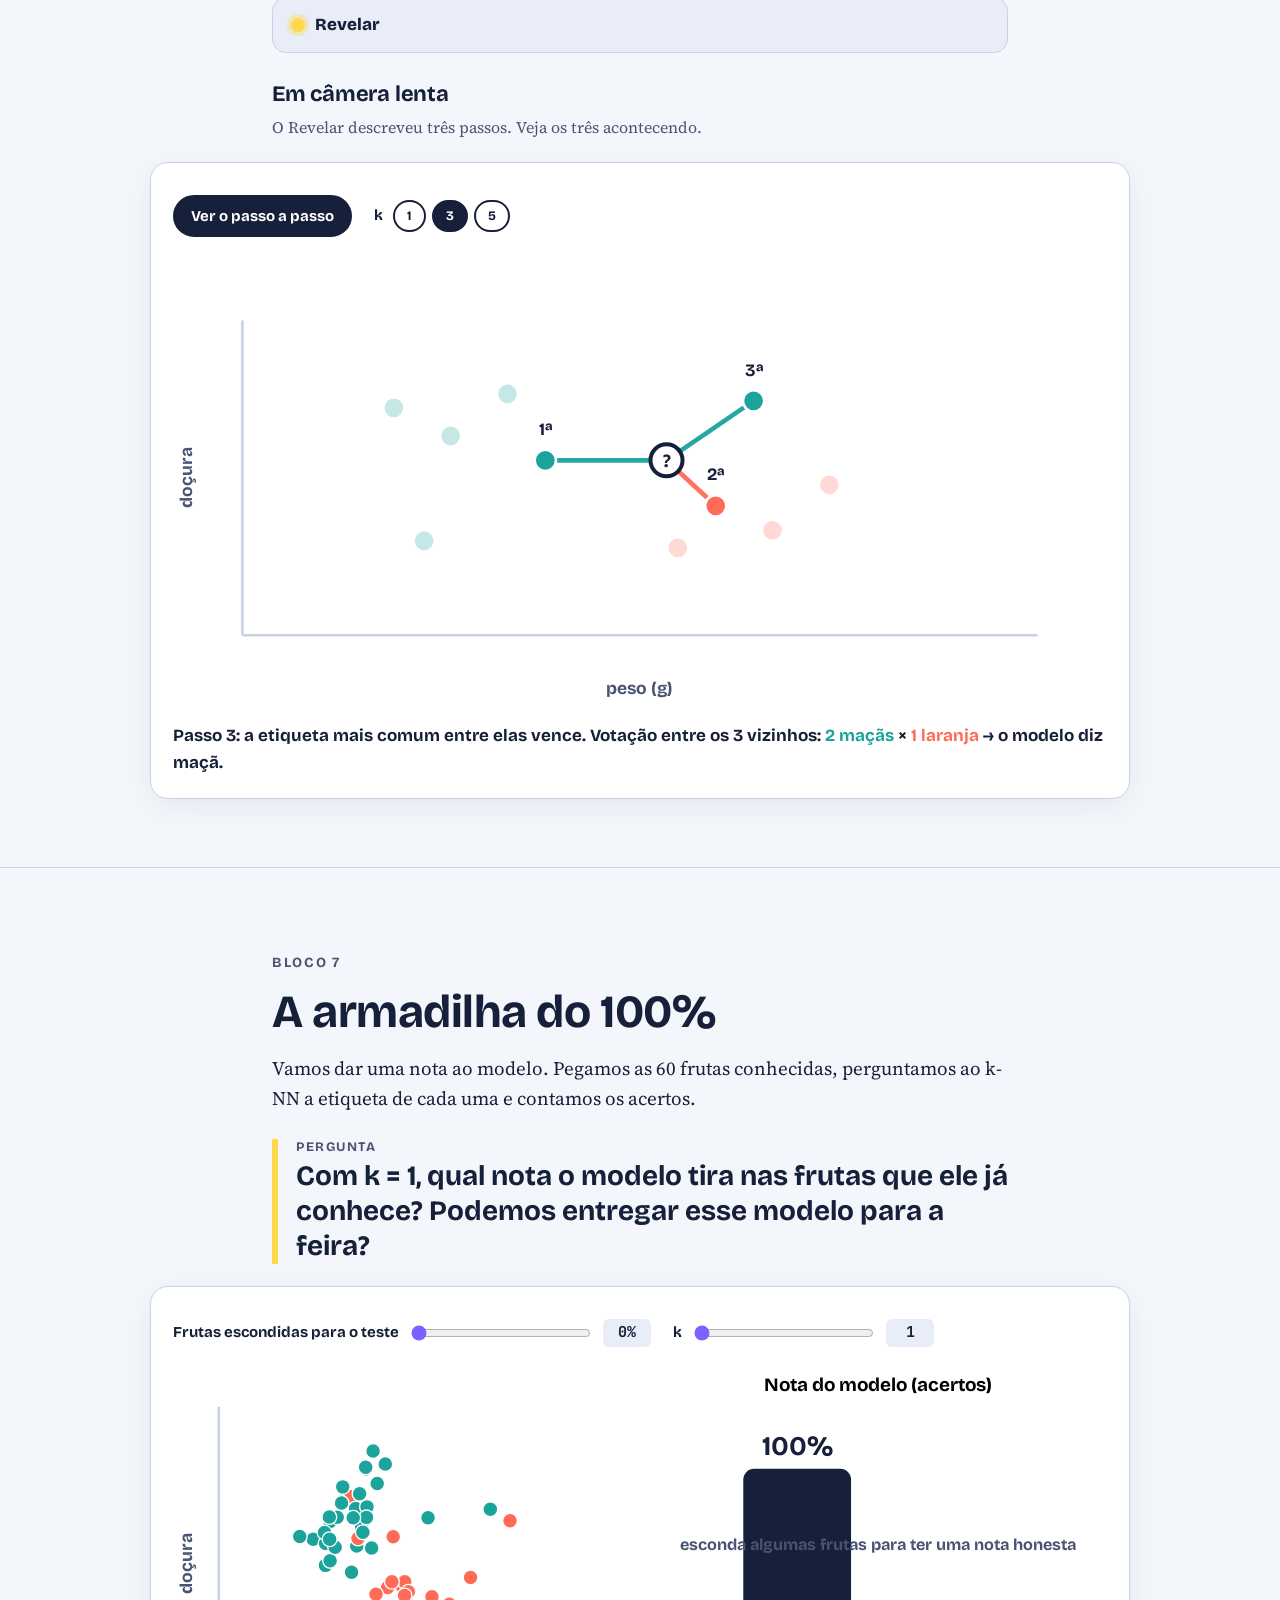
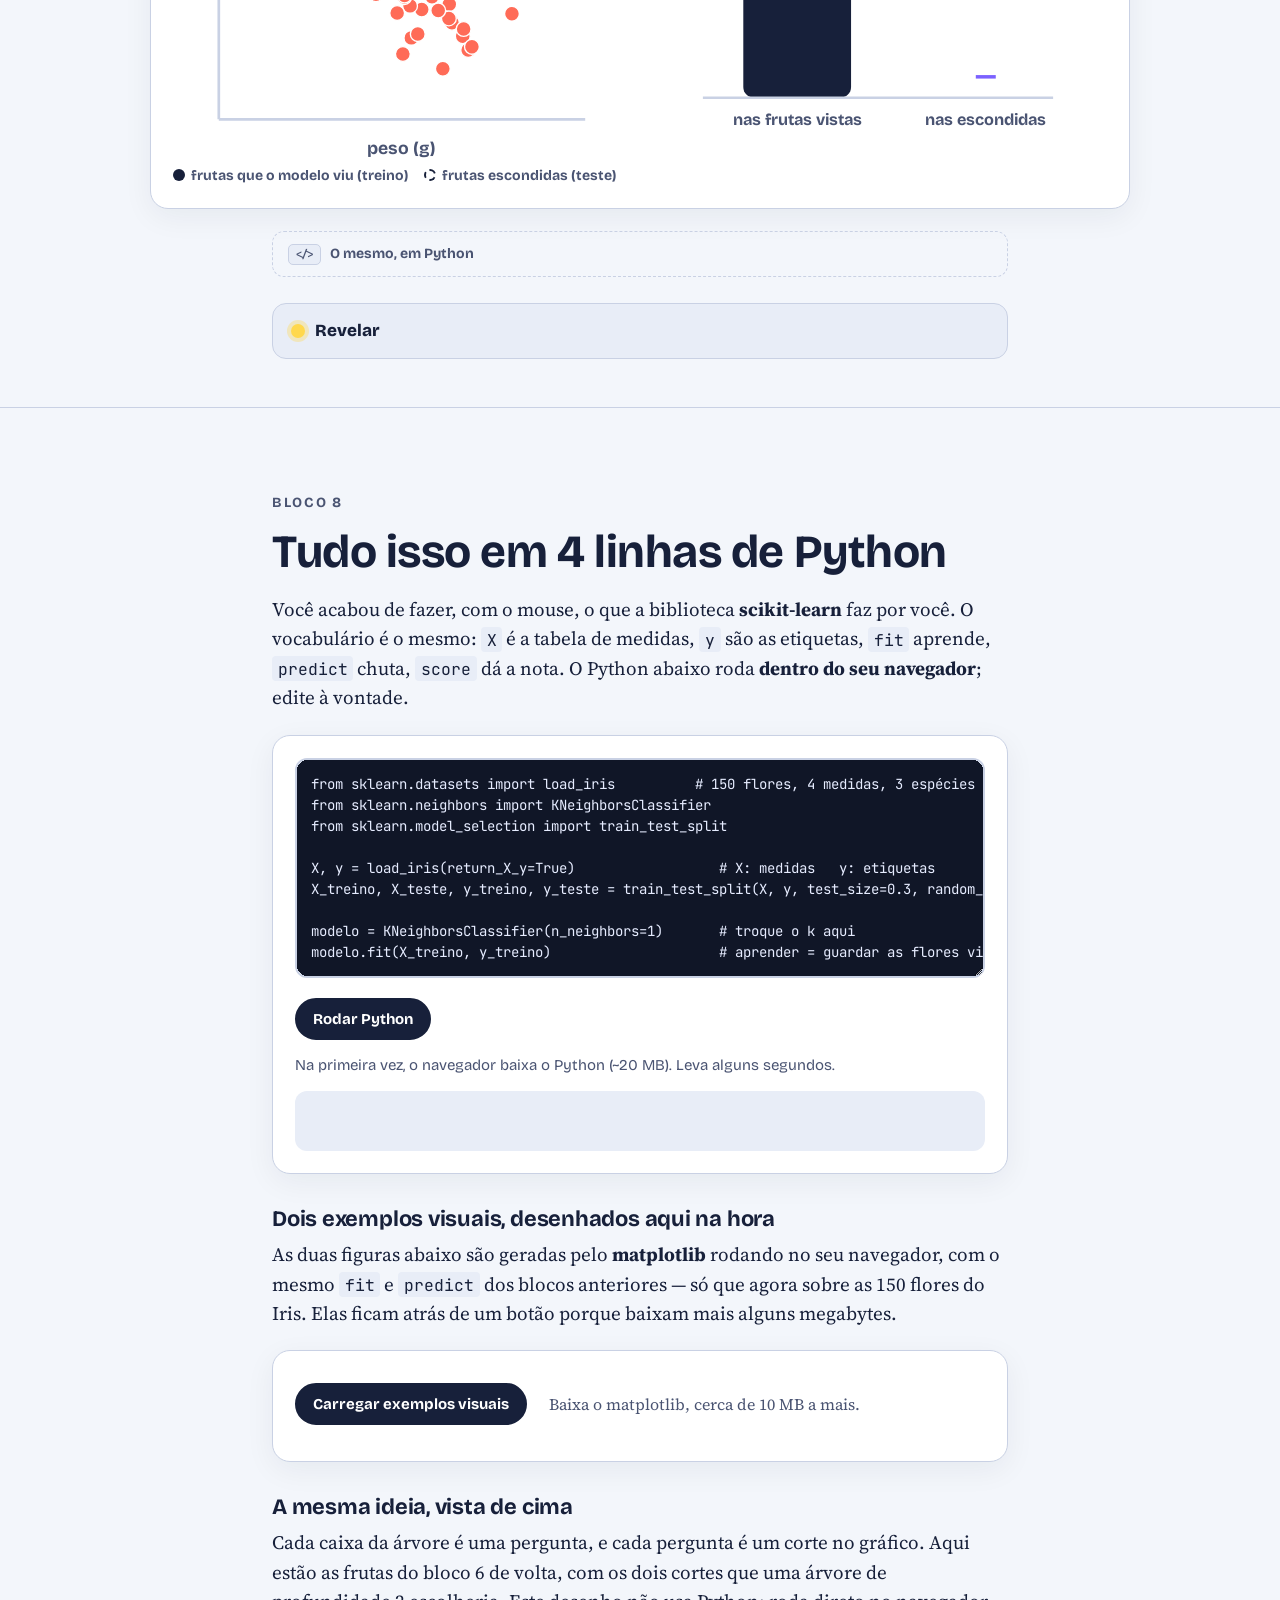
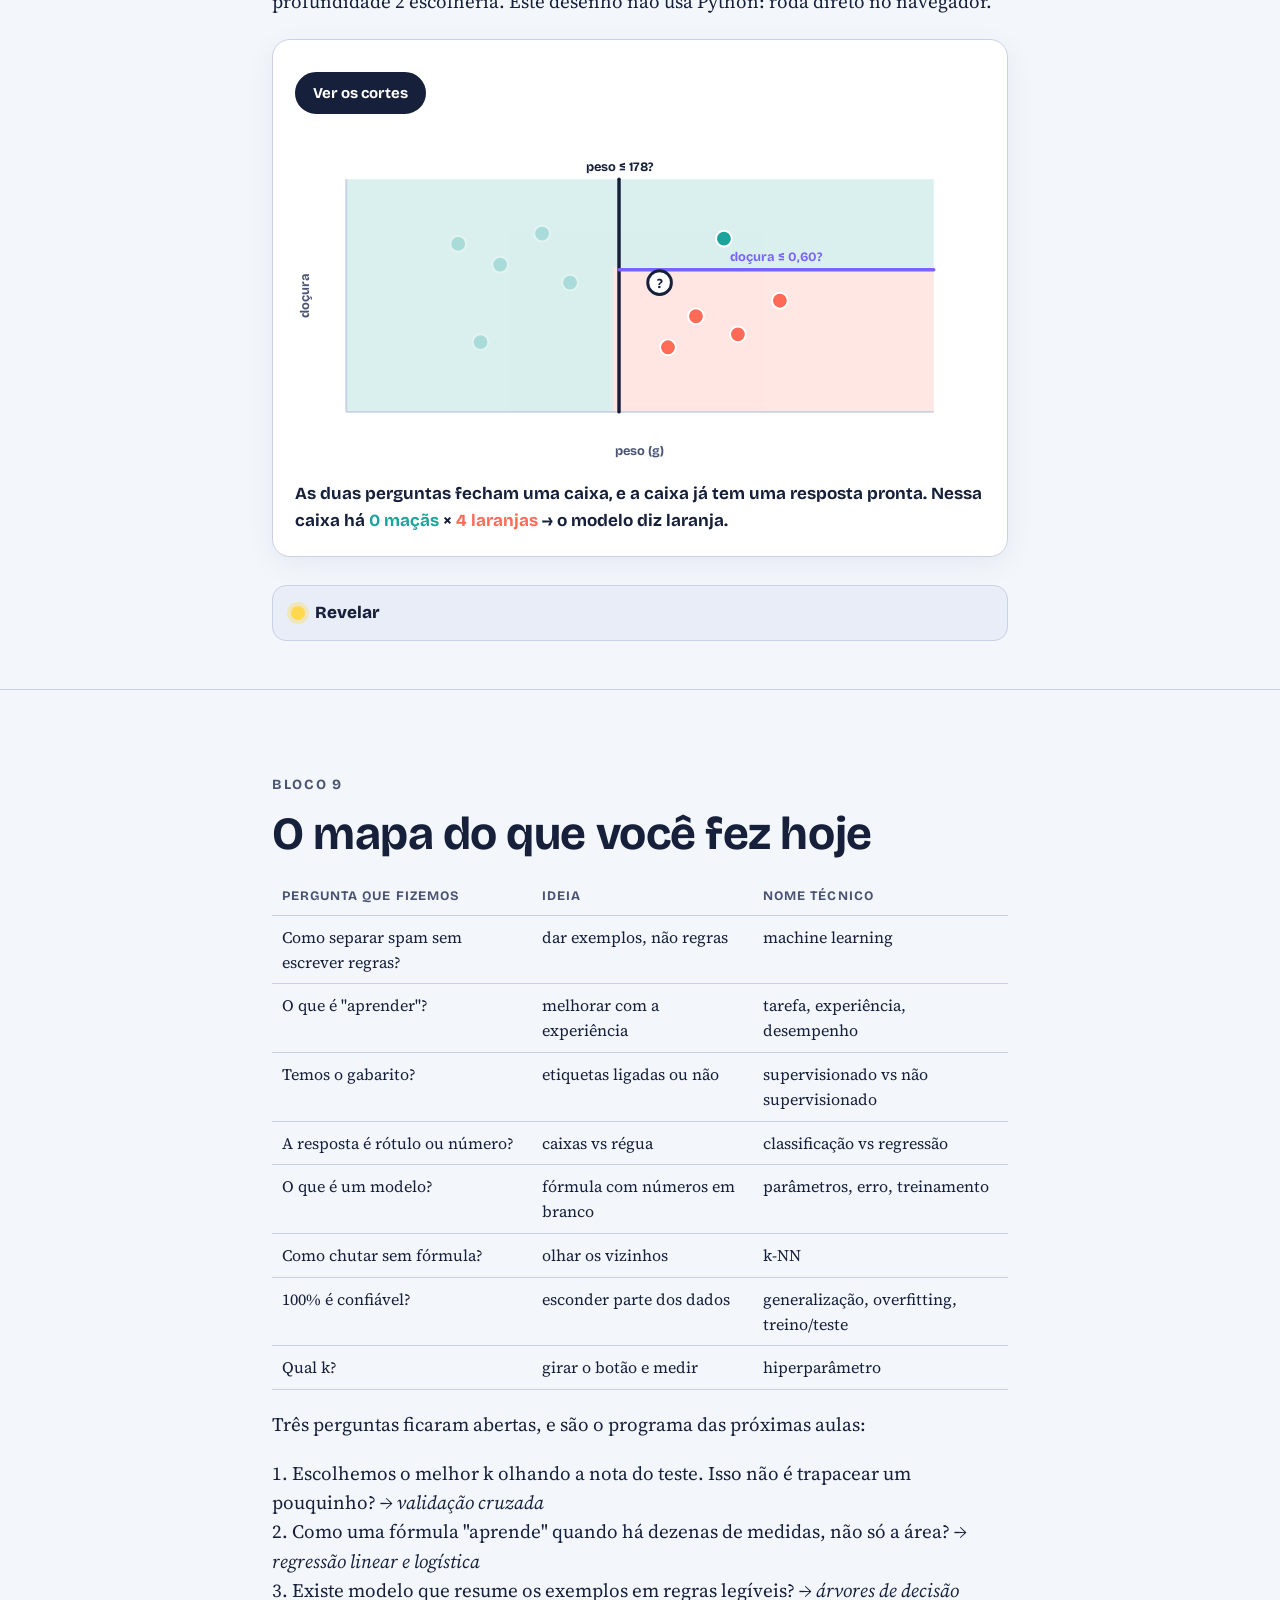
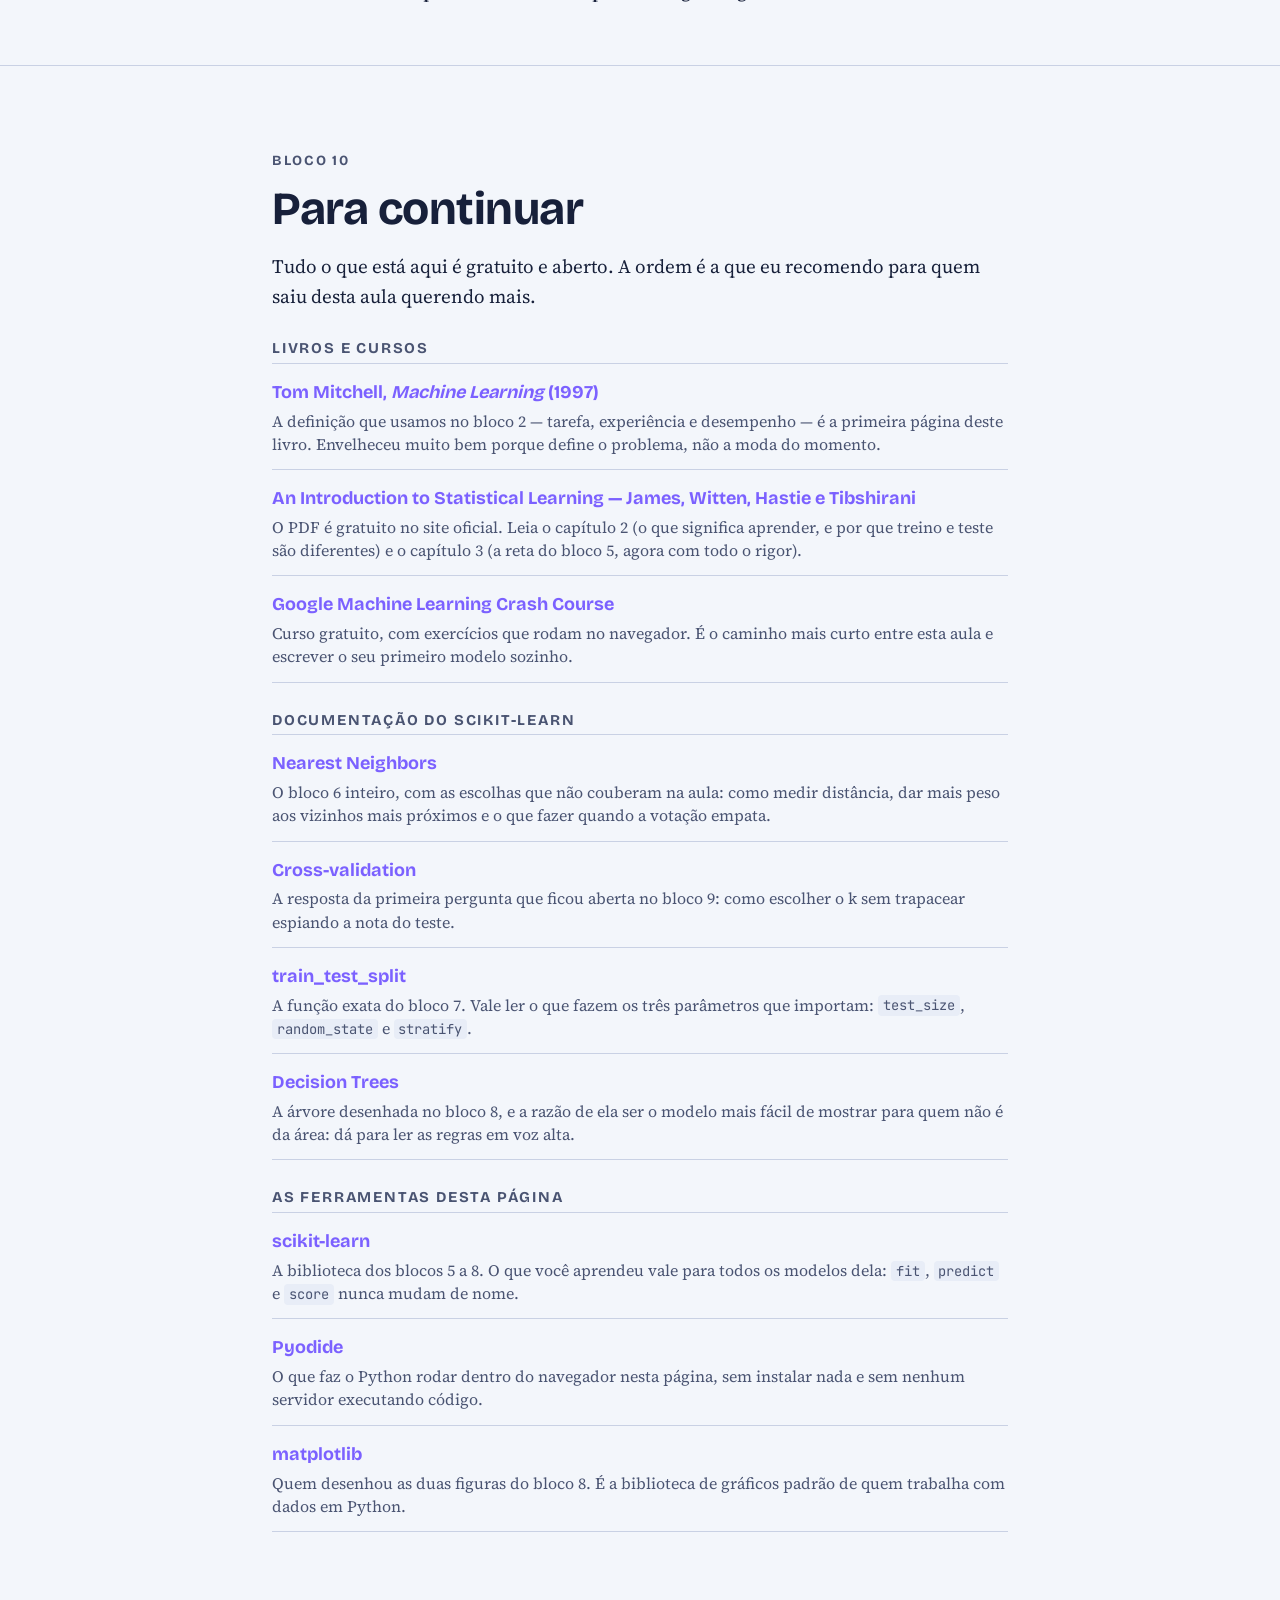
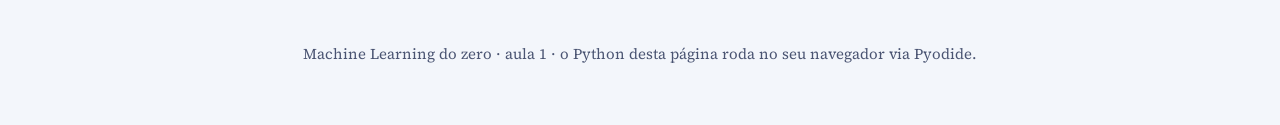
==== commit d8644054: "Bloco 4: nenhum modelo antes do bloco 5 O bloco 4 é sobre tipo de saída, não sobre modelos, mas tinh" ====
--- a/site/index.html
+++ b/site/index.html
@@ -108,16 +108,15 @@
 <div class="two">
 <div class="widget" style="margin:0"><h3>(a) Quanto vale?</h3>
 <svg viewBox="0 0 280 120" width="100%"><defs><linearGradient id="g1" x1="0" x2="1"><stop offset="0" stop-color="#1BA39C"/><stop offset="1" stop-color="#7B61FF"/></linearGradient></defs>
-<rect x="20" y="52" width="240" height="14" rx="7" fill="url(#g1)"/><g id="priceKnob"><circle cx="150" cy="59" r="14" fill="#fff" stroke="#17203A" stroke-width="3"/></g>
+<rect x="20" y="52" width="240" height="14" rx="7" fill="url(#g1)"/><g id="priceKnob"><rect x="146" y="43" width="8" height="32" rx="4" fill="#17203A"/></g>
 <text x="20" y="40" font-size="11" fill="#4A5472">R$ 200 mil</text><text x="200" y="40" font-size="11" fill="#4A5472">R$ 900 mil</text>
 <text id="priceTxt" x="140" y="100" font-size="16" text-anchor="middle">R$ 480 mil</text></svg>
-<p style="font-size:15px;color:var(--ink-2);margin:6px 0 0">A resposta é um <strong>número numa régua contínua</strong>: qualquer valor entre os extremos serve.</p></div>
+<p style="font-size:15px;color:var(--ink-2);margin:6px 0 0">A resposta é um <strong>número numa régua contínua</strong>.</p></div>
 <div class="widget" style="margin:0"><h3>(b) Vende em 30 dias?</h3>
 <svg viewBox="0 0 280 120" width="100%">
 <g id="binA" class="answer"><rect x="30" y="30" width="95" height="70" rx="12" fill="#EAF8F0" stroke="#1E9E5A" stroke-width="3"/><text x="77" y="72" font-size="18" text-anchor="middle" fill="#1E9E5A">sim</text></g>
 <g id="binB" class="answer"><rect x="155" y="30" width="95" height="70" rx="12" fill="#FDEDED" stroke="#D63B3B" stroke-width="3"/><text x="202" y="72" font-size="18" text-anchor="middle" fill="#D63B3B">não</text></g></svg>
-<div class="out" id="sellOut"></div>
-<p style="font-size:15px;color:var(--ink-2);margin:6px 0 0">A resposta cai em <strong>uma de poucas caixas</strong>: só existem estas duas.</p></div>
+<p style="font-size:15px;color:var(--ink-2);margin:6px 0 0">A resposta cai em <strong>uma de poucas caixas</strong>.</p></div>
 </div>
 <div class="q" style="margin-top:26px">São o mesmo tipo de problema?</div>
 <details class="reveal"><summary>Revelar</summary><div class="in">
@@ -474,9 +473,6 @@
 
   // bloco 4 — preço e quiz
   priceLabel: "R$ {v} mil",
-  sellOut: "{n} de 4 sinais a favor → o modelo responde {answer}.",
-  sellYes: "sim",
-  sellNo: "não",
   quizC: "classificação",
   quizR: "regressão",
   quizAnswer: "  → é {a}",
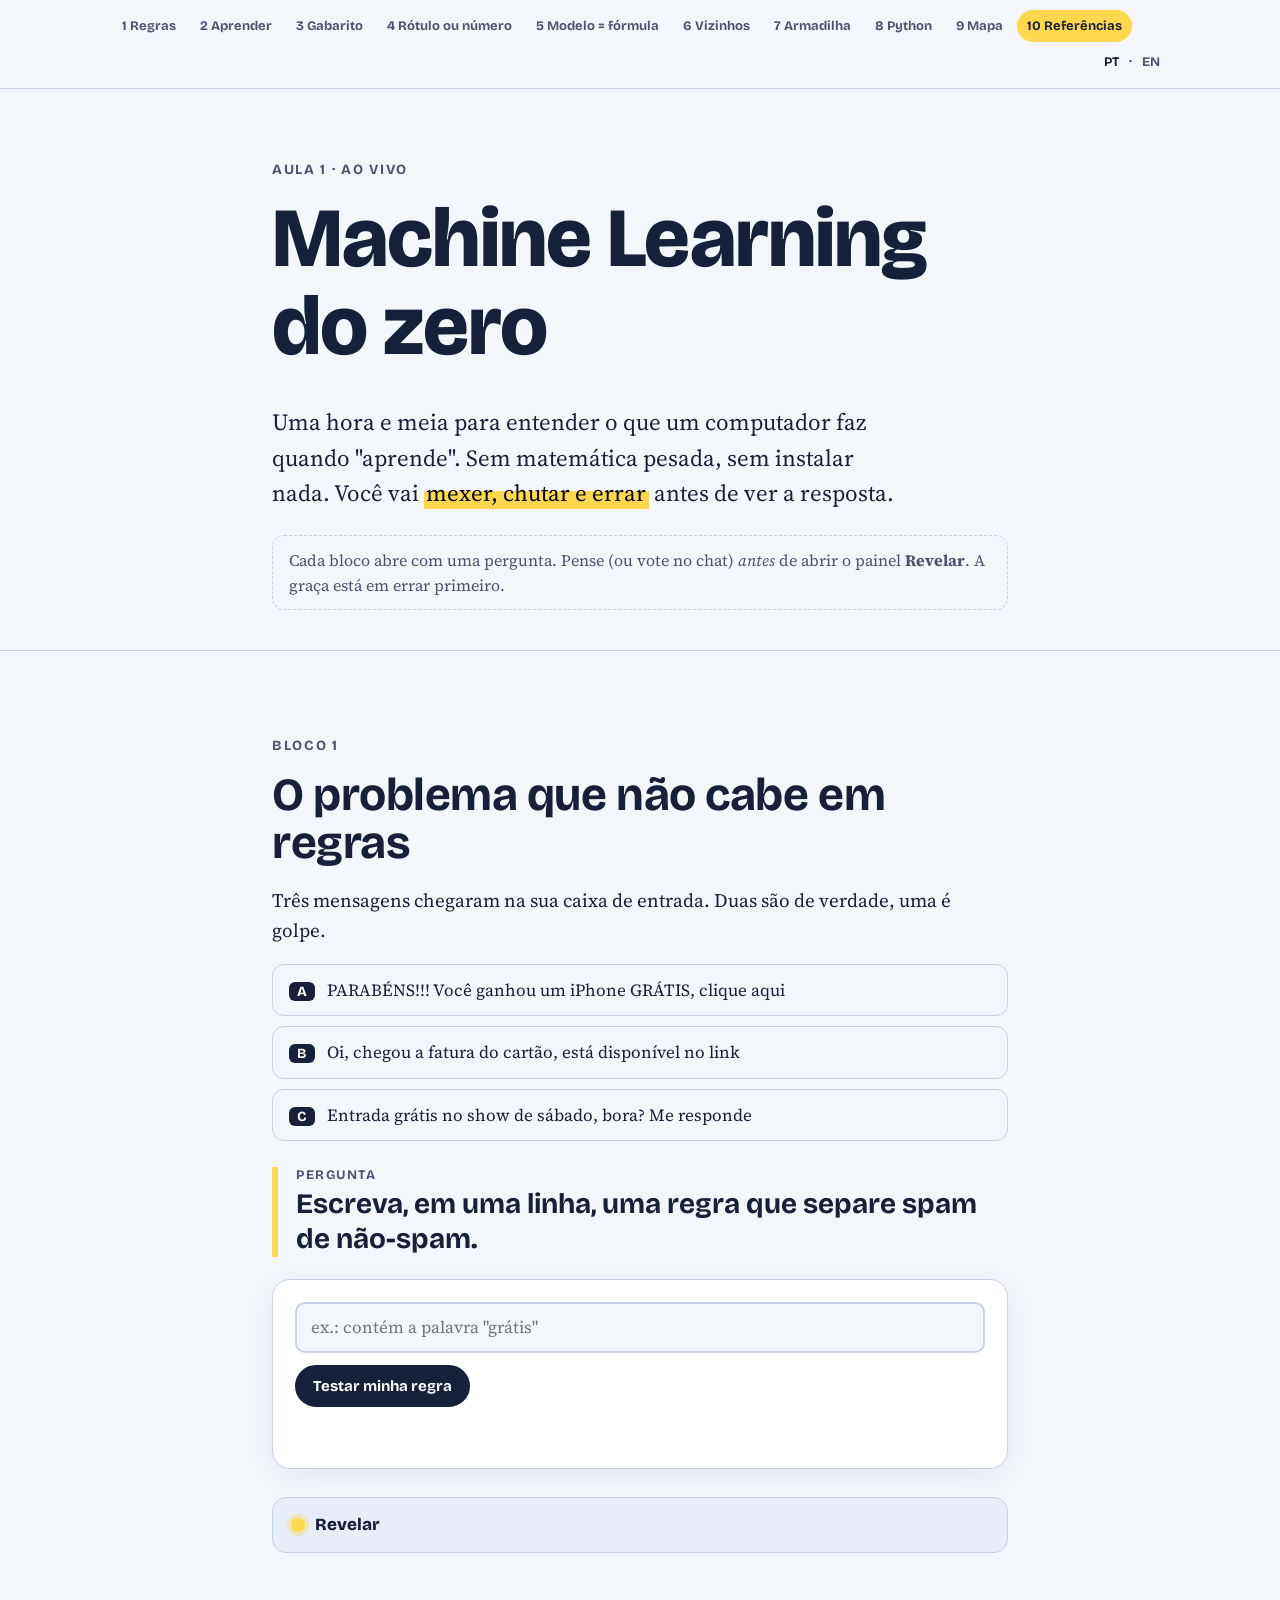
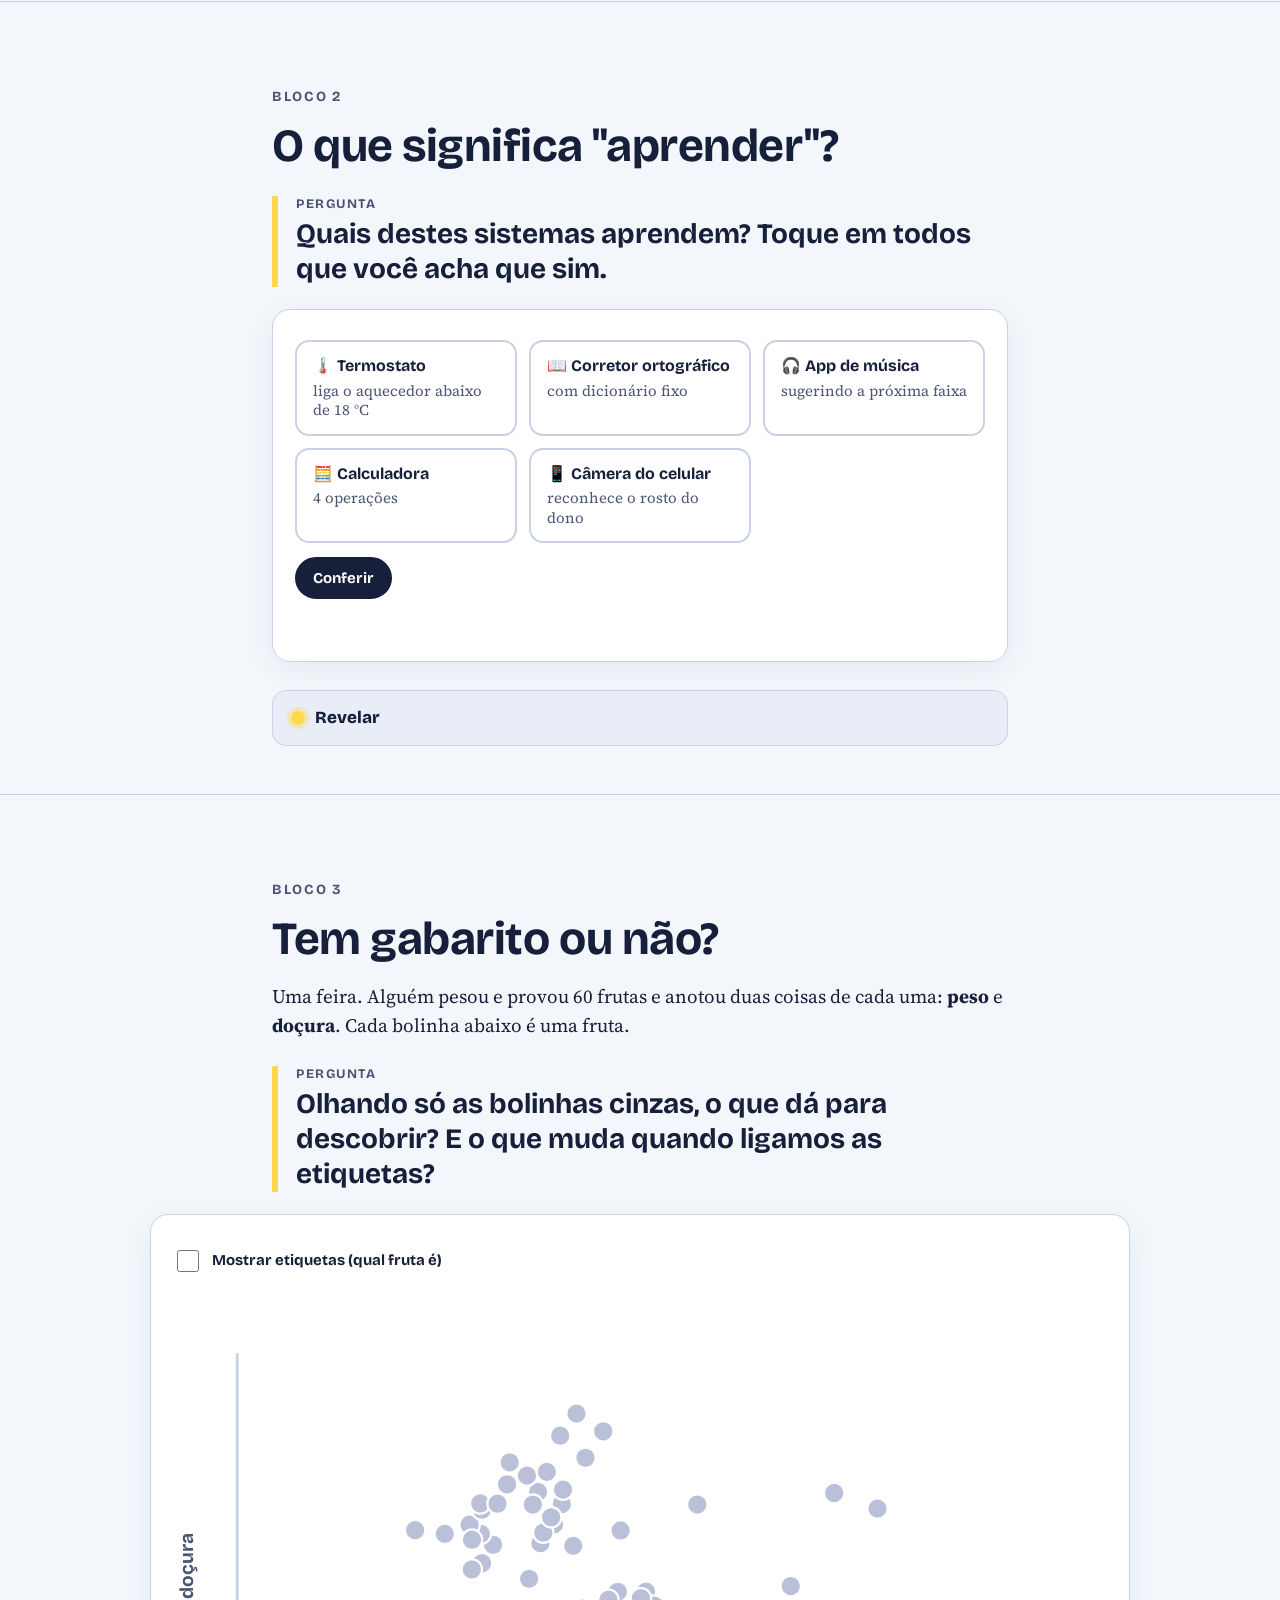
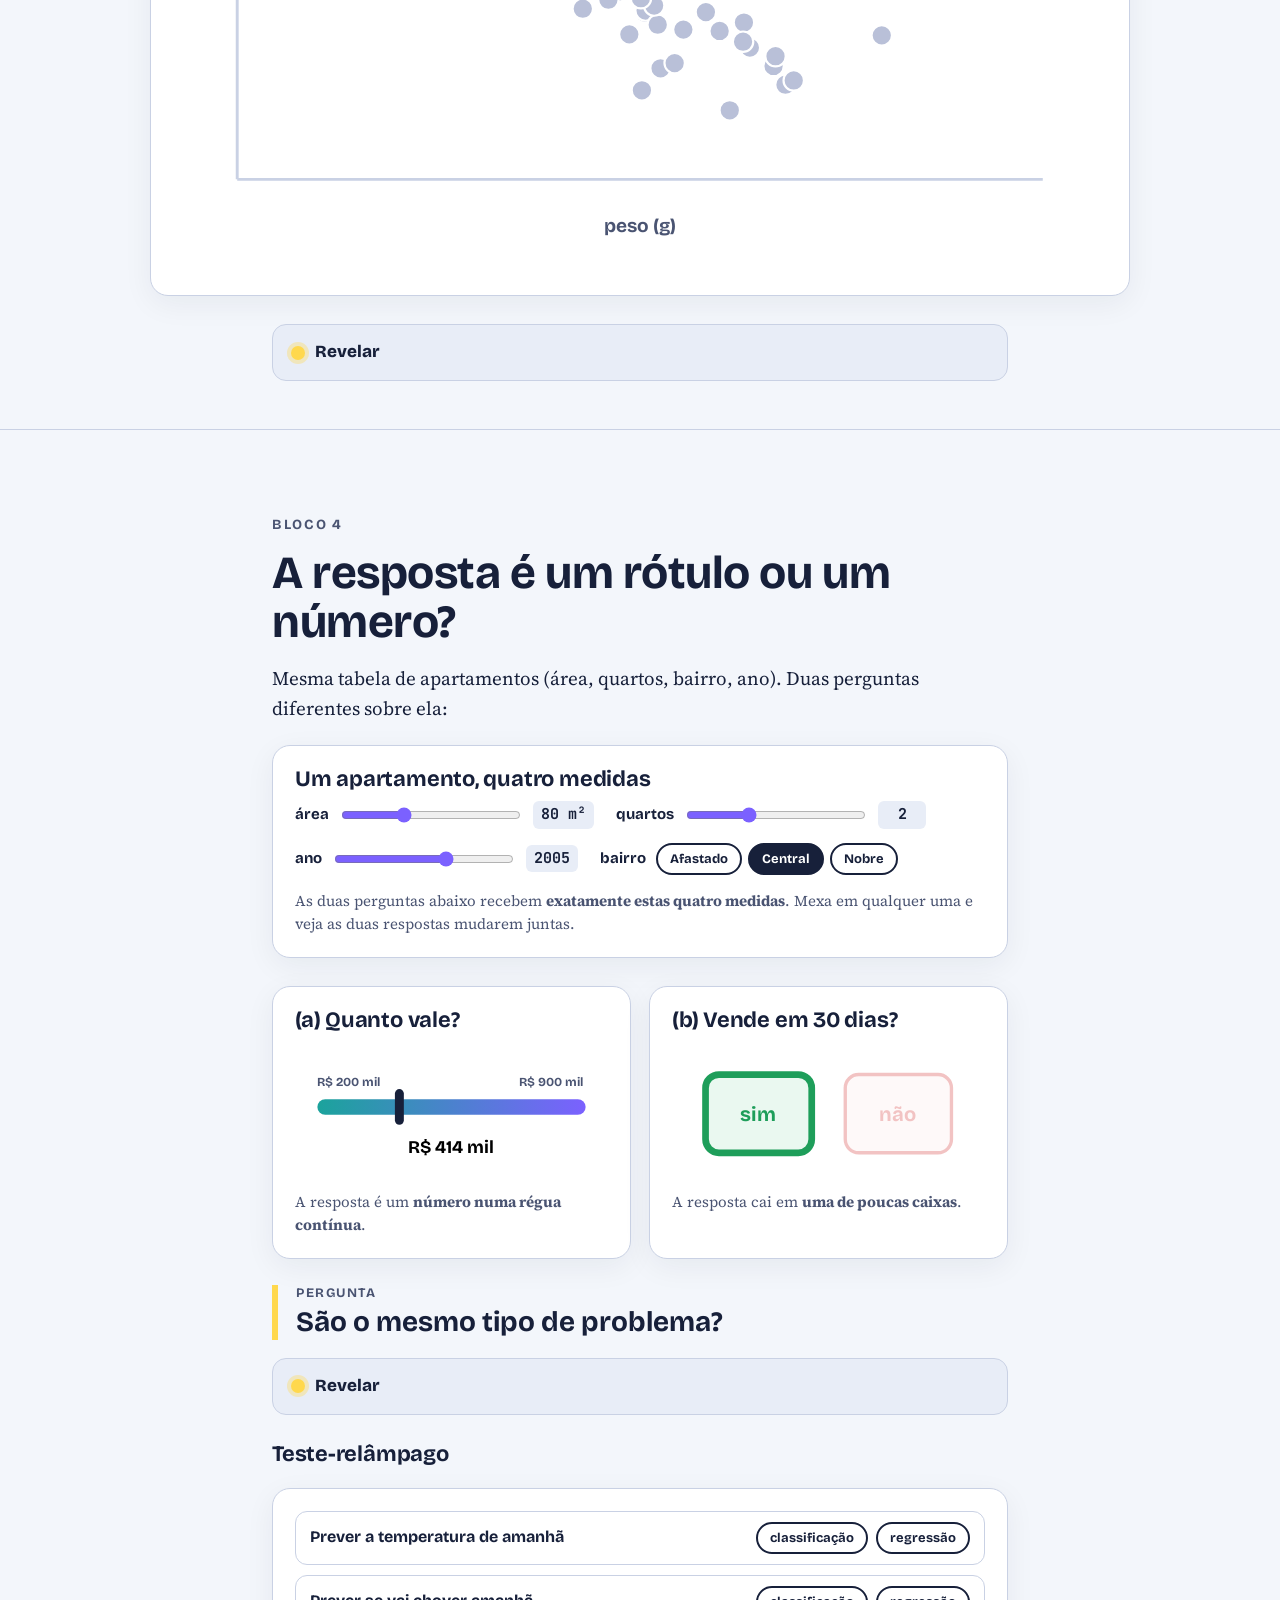
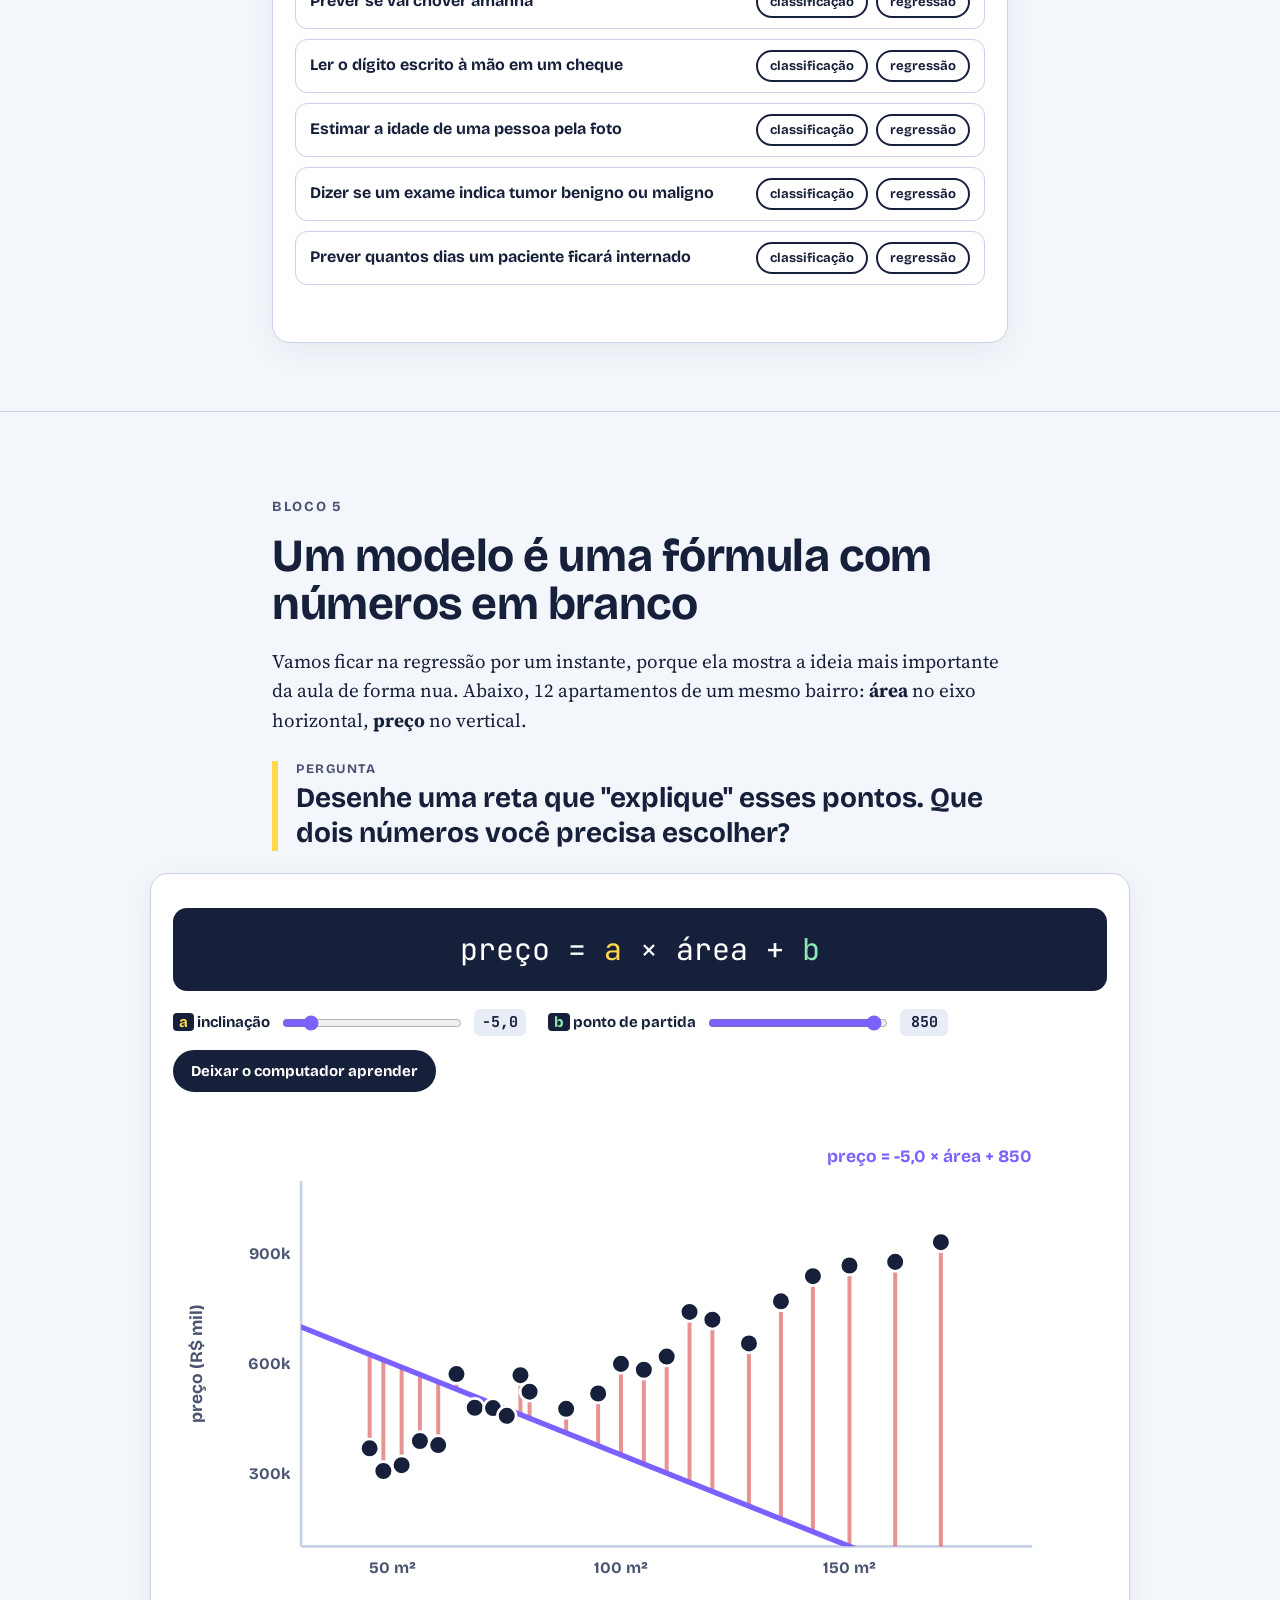
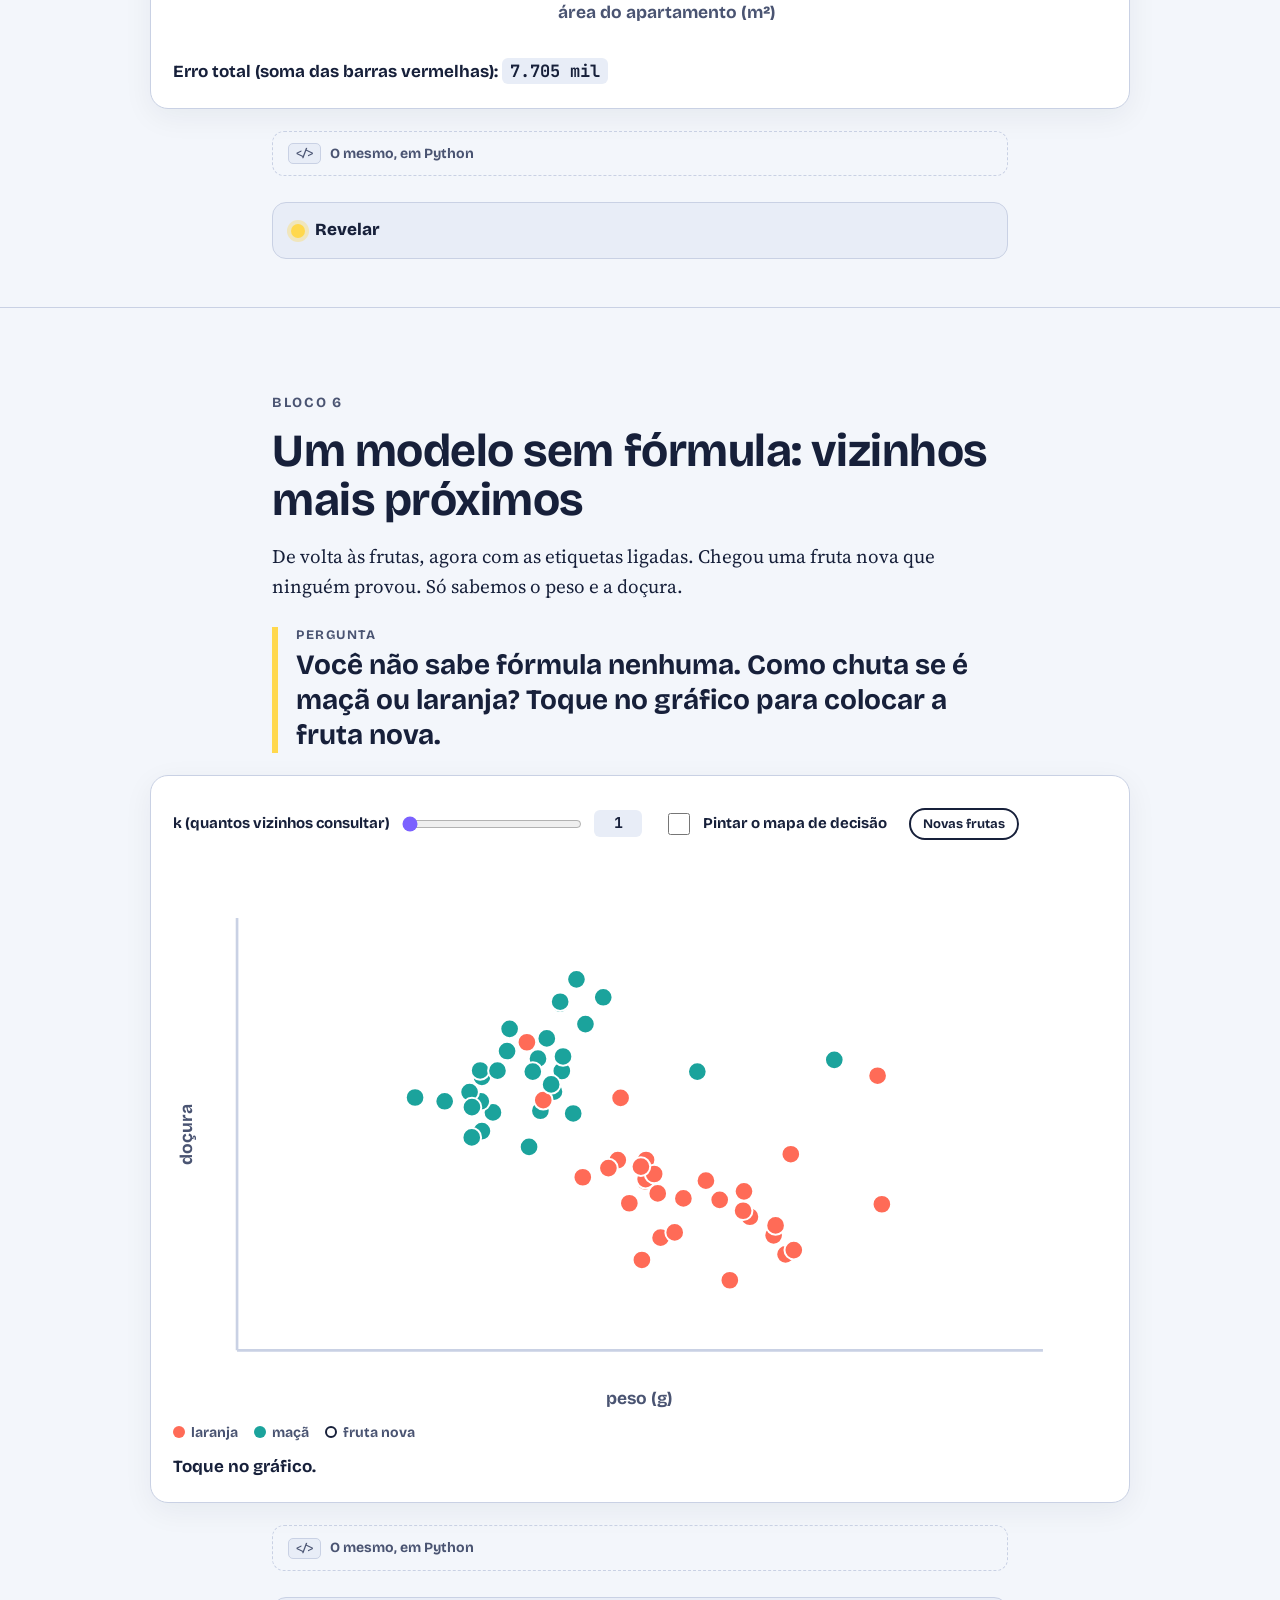
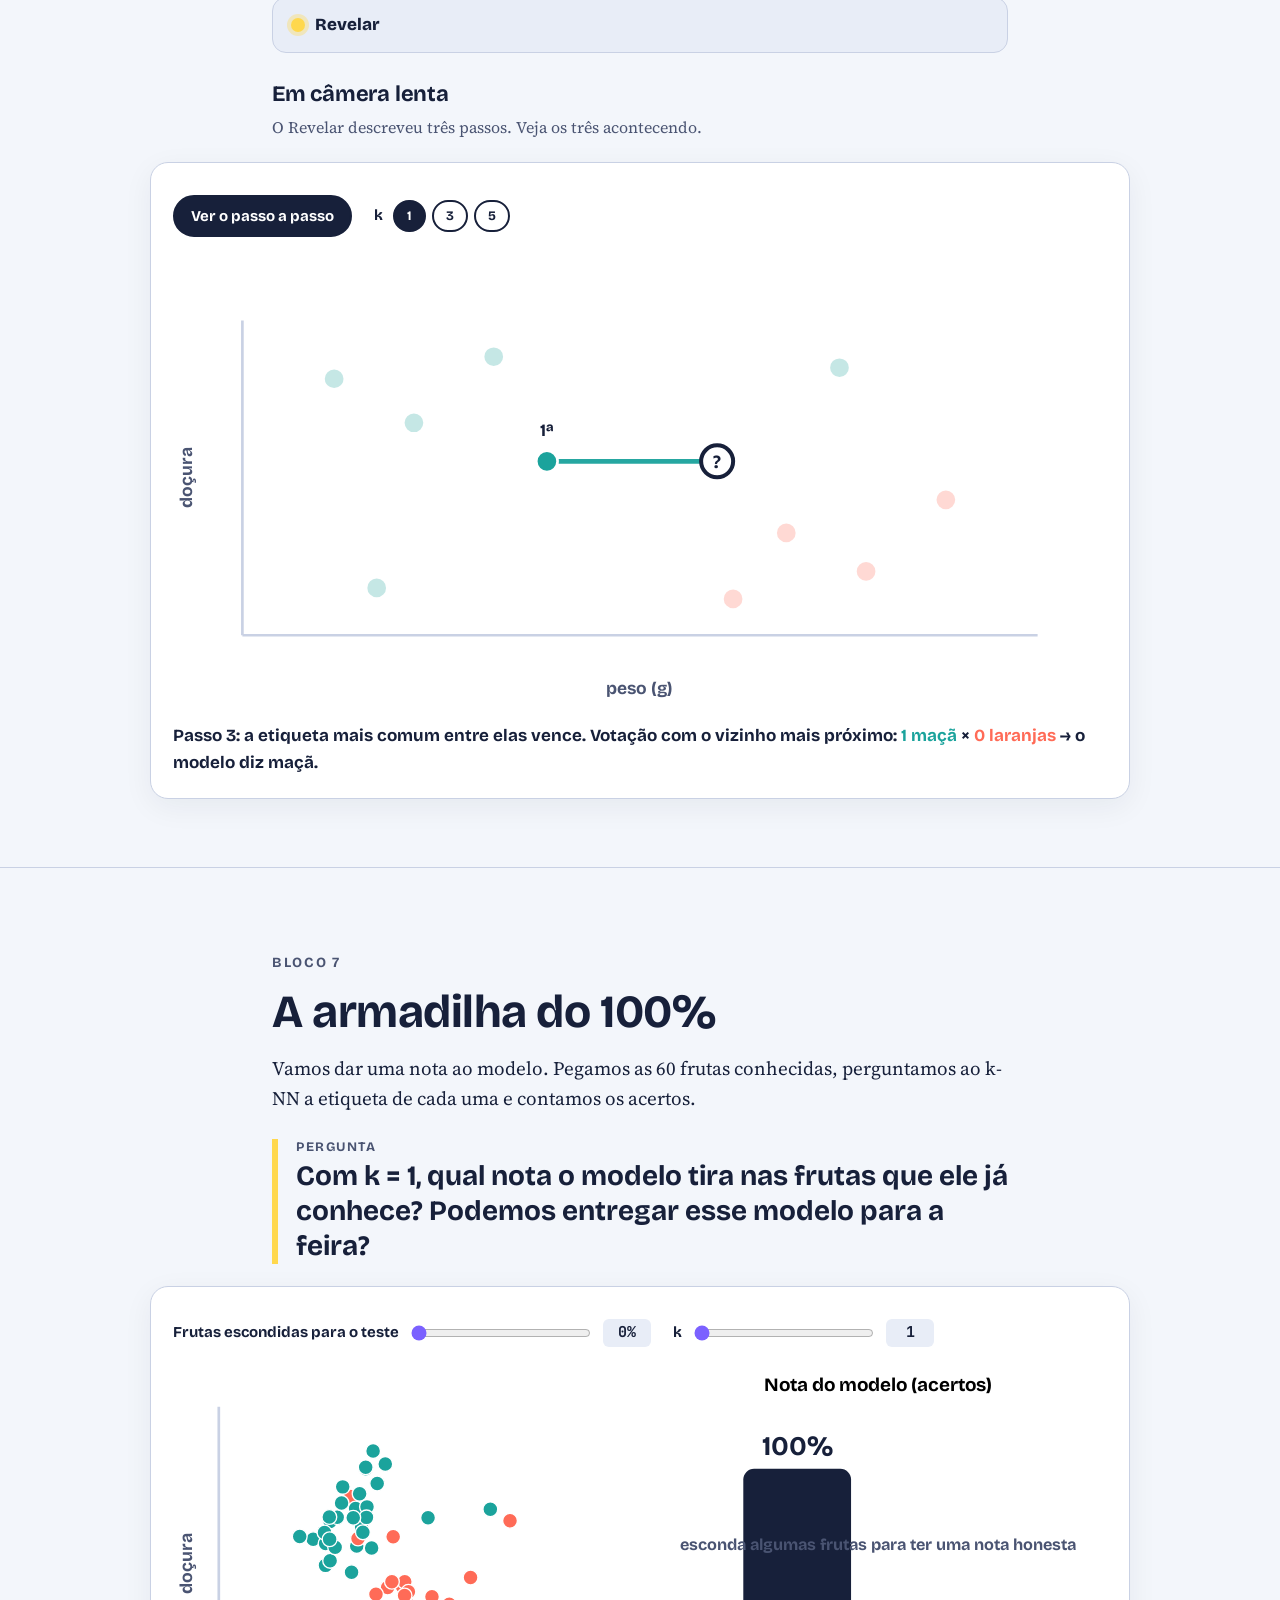
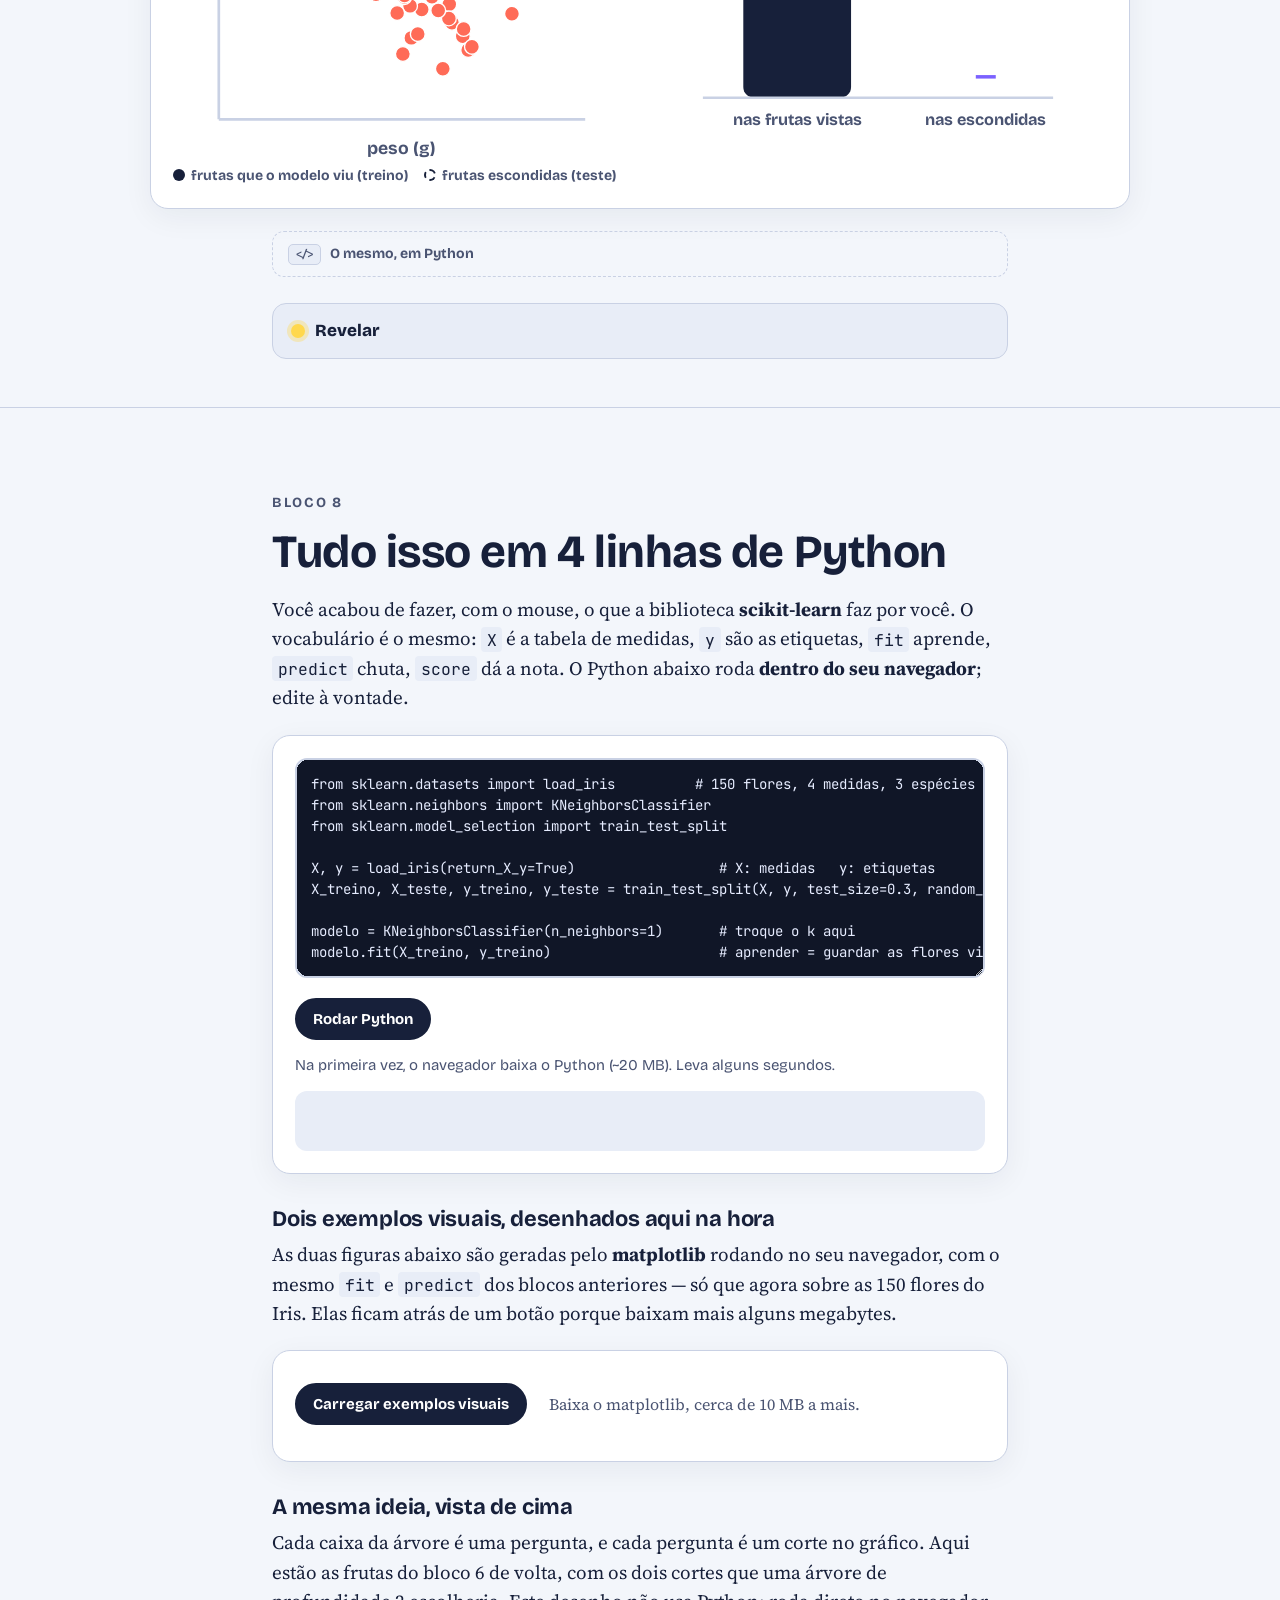
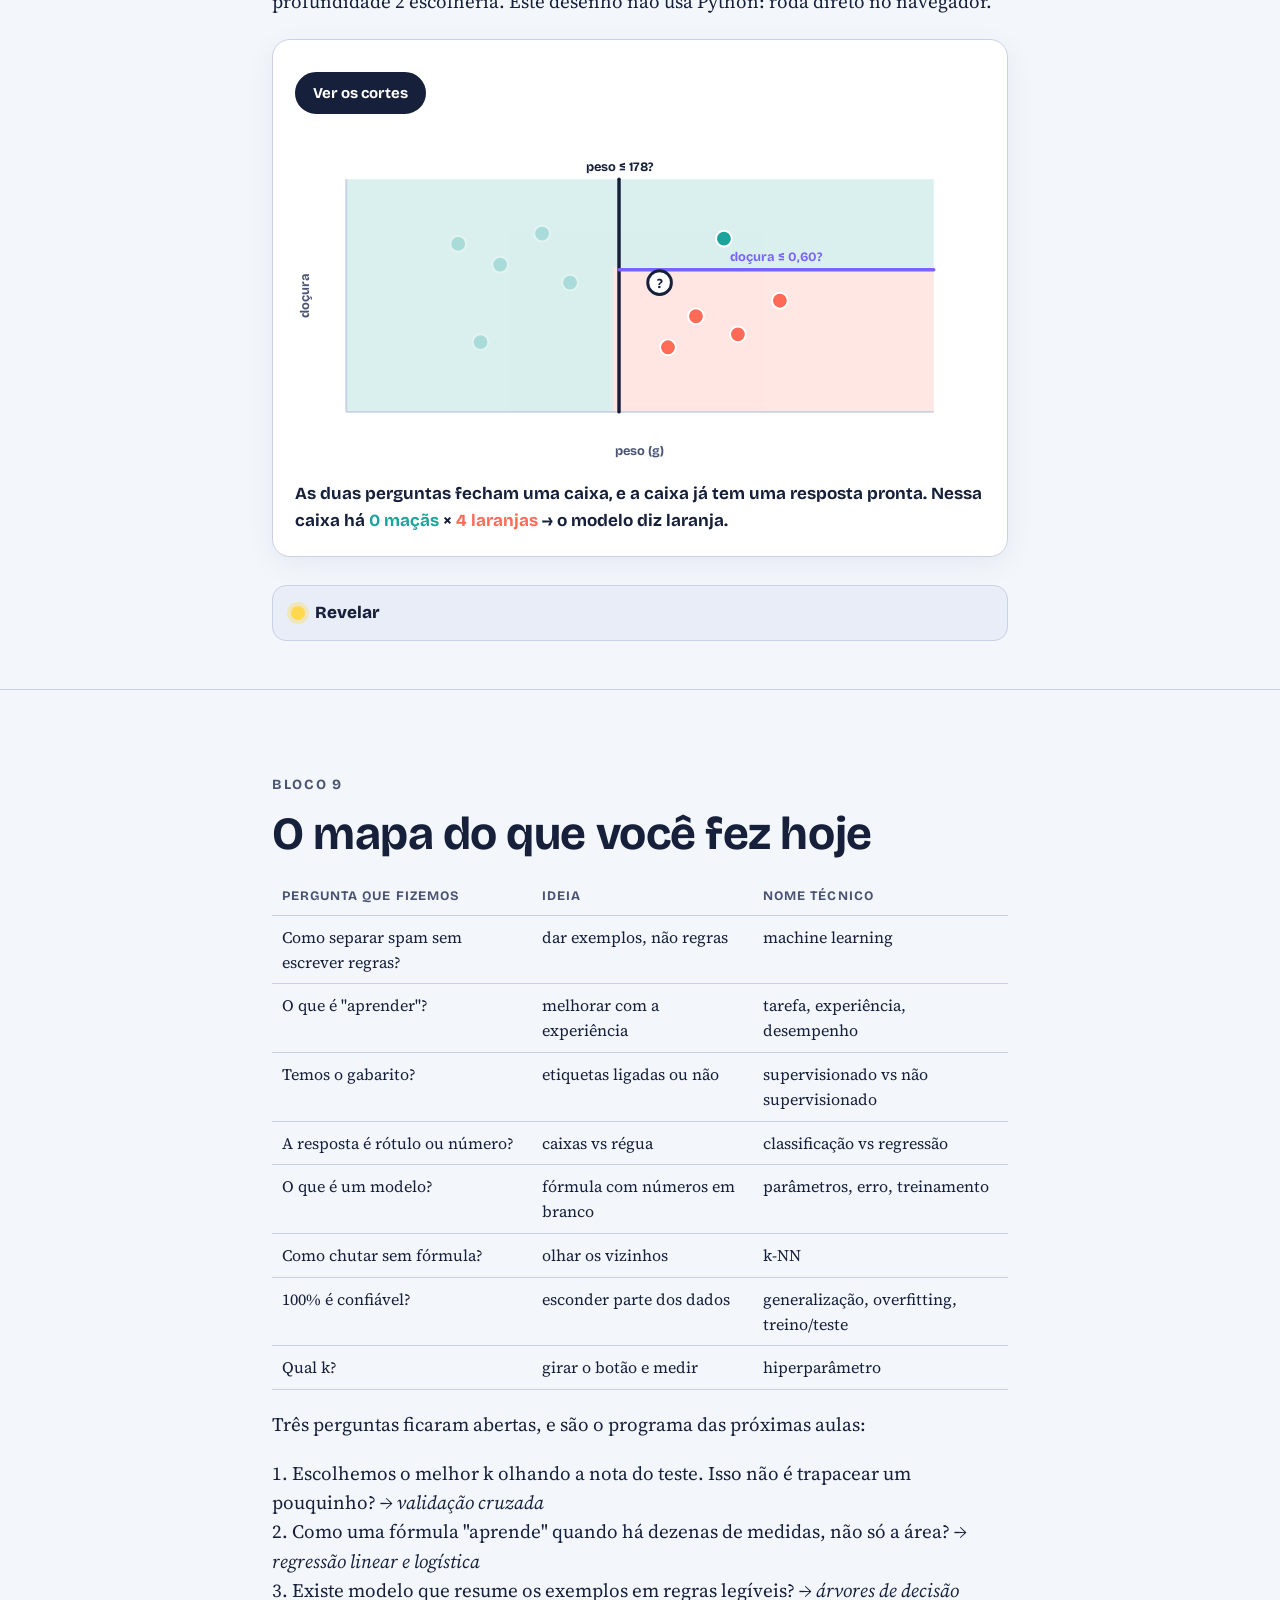
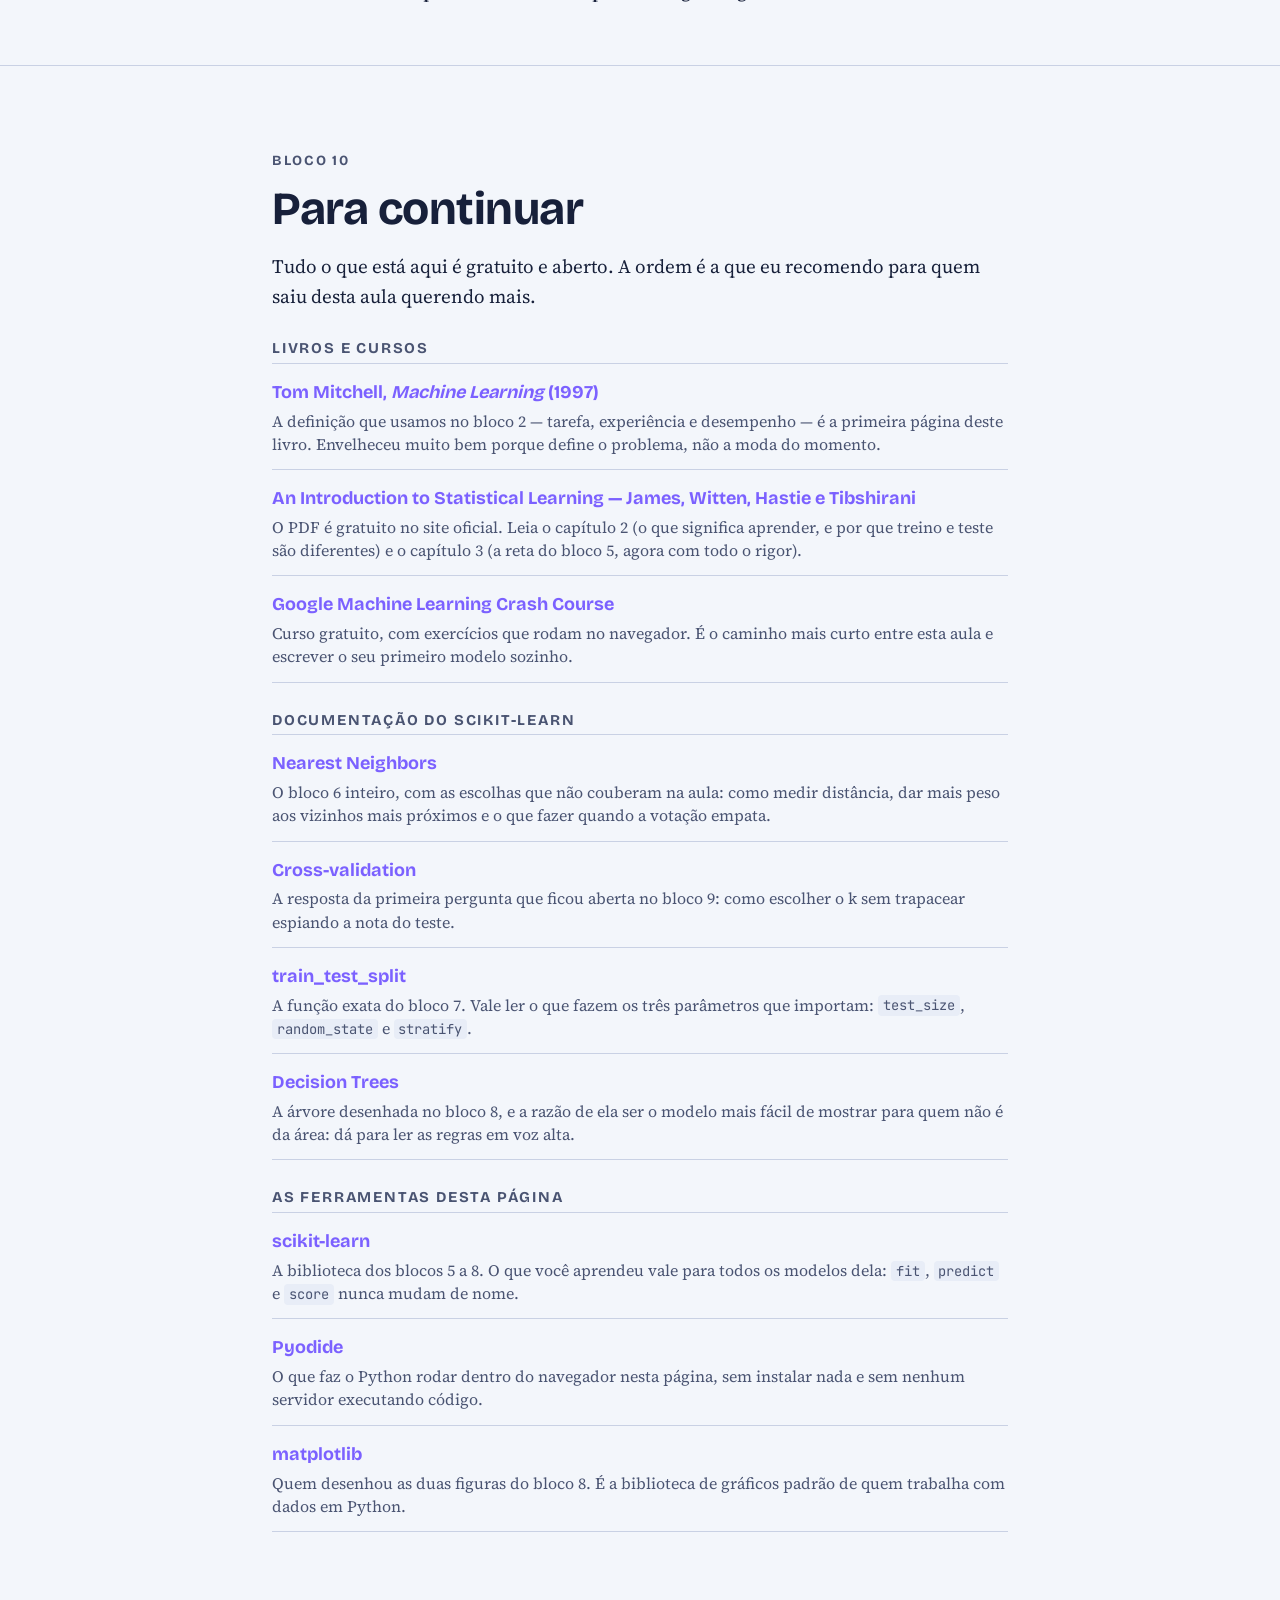
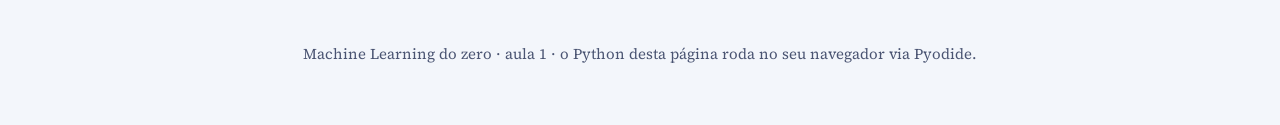
==== commit a8347338: "Bloco 6: câmera lenta em escala própria e alinhada com o playground - o k inicial da câmera lenta pa" ====
--- a/site/index.html
+++ b/site/index.html
@@ -202,7 +202,7 @@
 <div class="widget wide">
 <div class="ctrls">
 <button id="stepBtn">Ver o passo a passo</button>
-<label id="stepKWrap">k <span class="seg" id="stepK" role="group" aria-label="k"><button class="ghost small" aria-pressed="false">1</button><button class="ghost small" aria-pressed="true">3</button><button class="ghost small" aria-pressed="false">5</button></span></label>
+<label id="stepKWrap">k <span class="seg" id="stepK" role="group" aria-label="k"></span></label>
 </div>
 <svg id="svgSteps" viewBox="0 0 700 340" width="100%" aria-label="Como o k-NN decide, passo a passo"></svg>
 <div class="out" id="stepOut"></div>
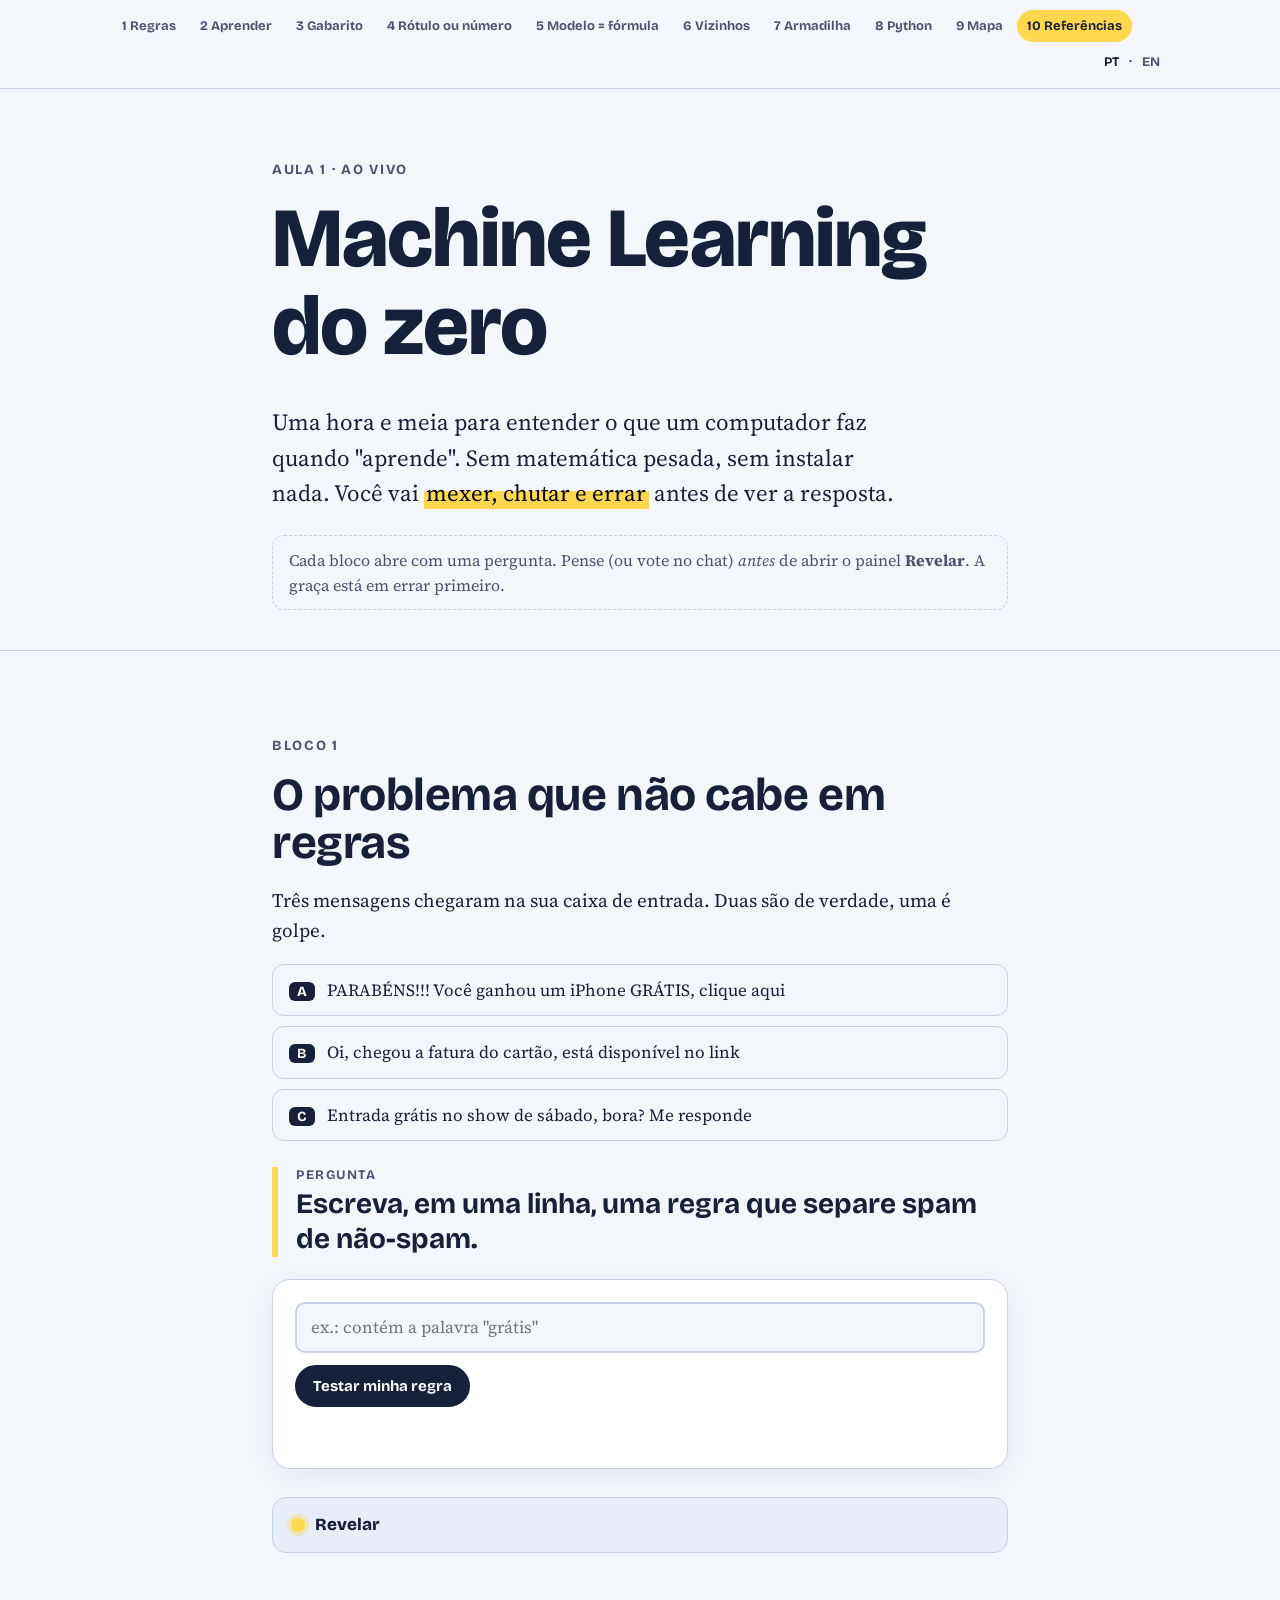
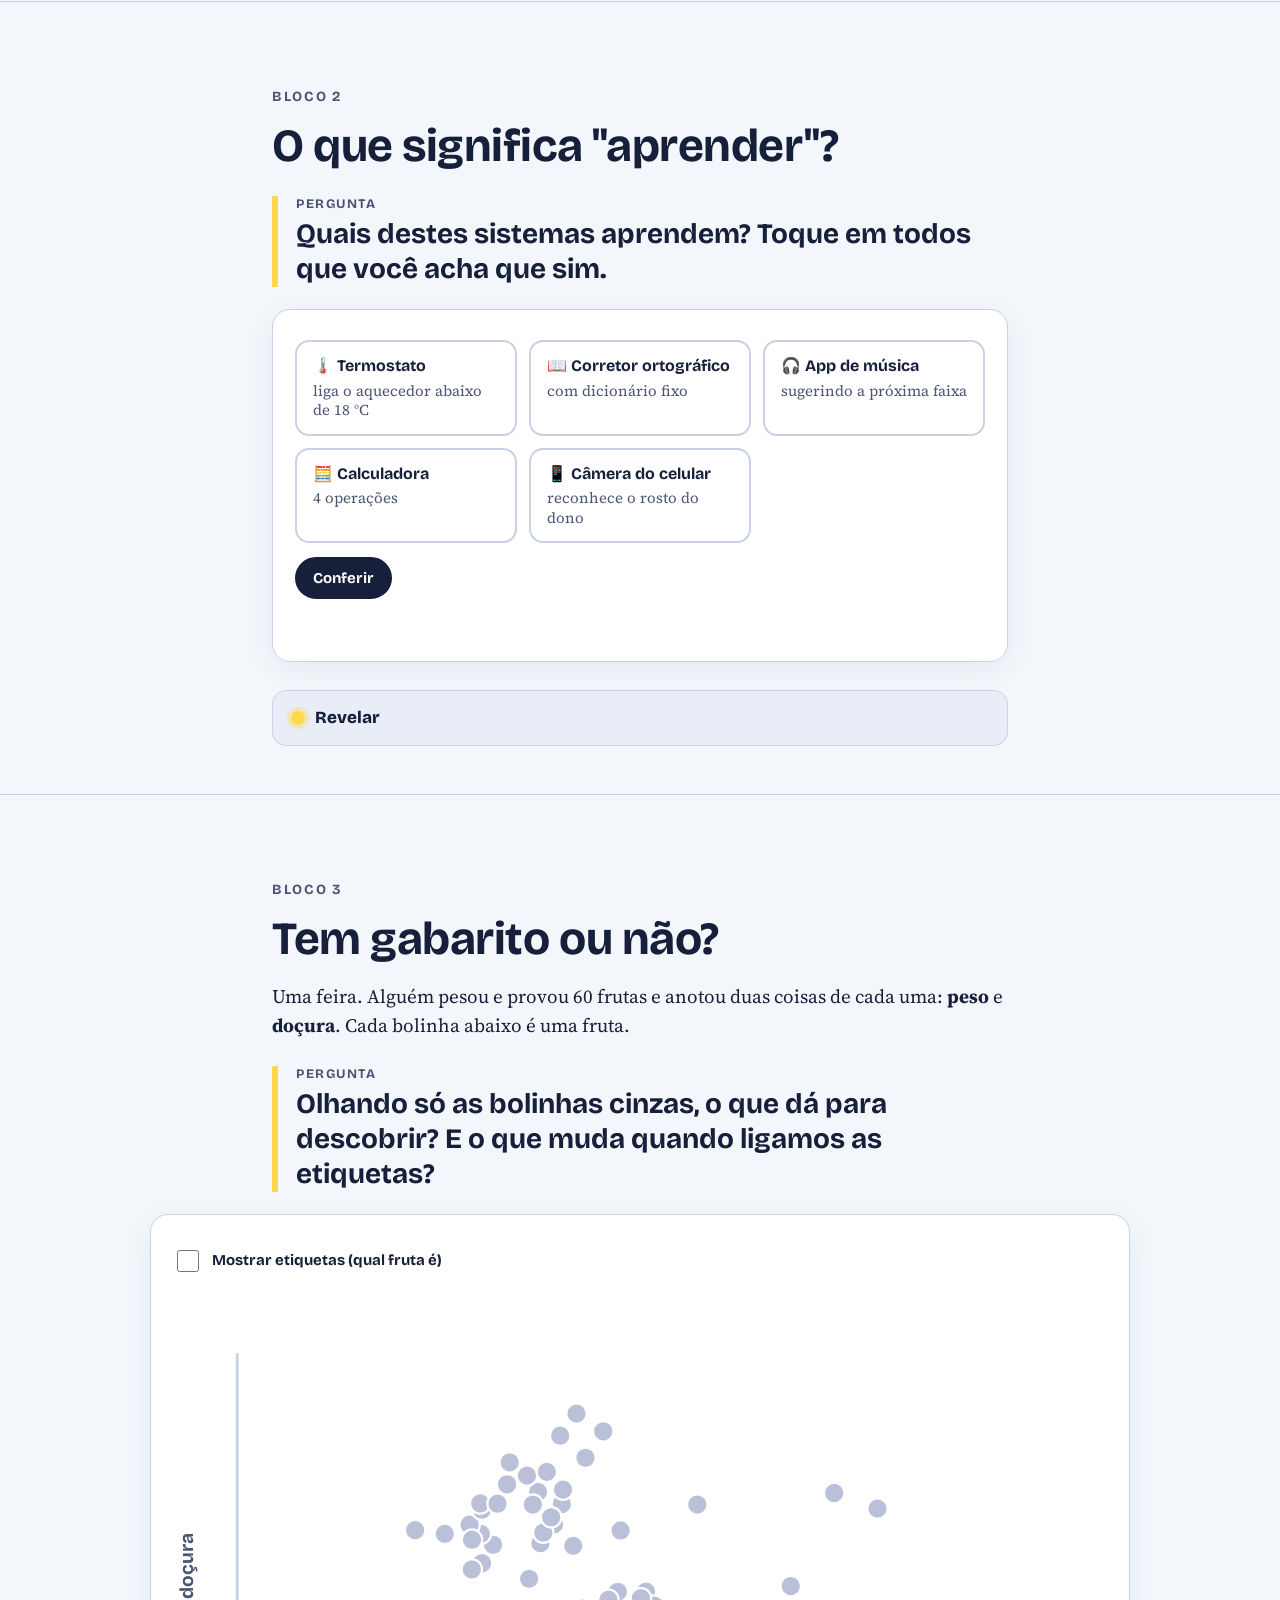
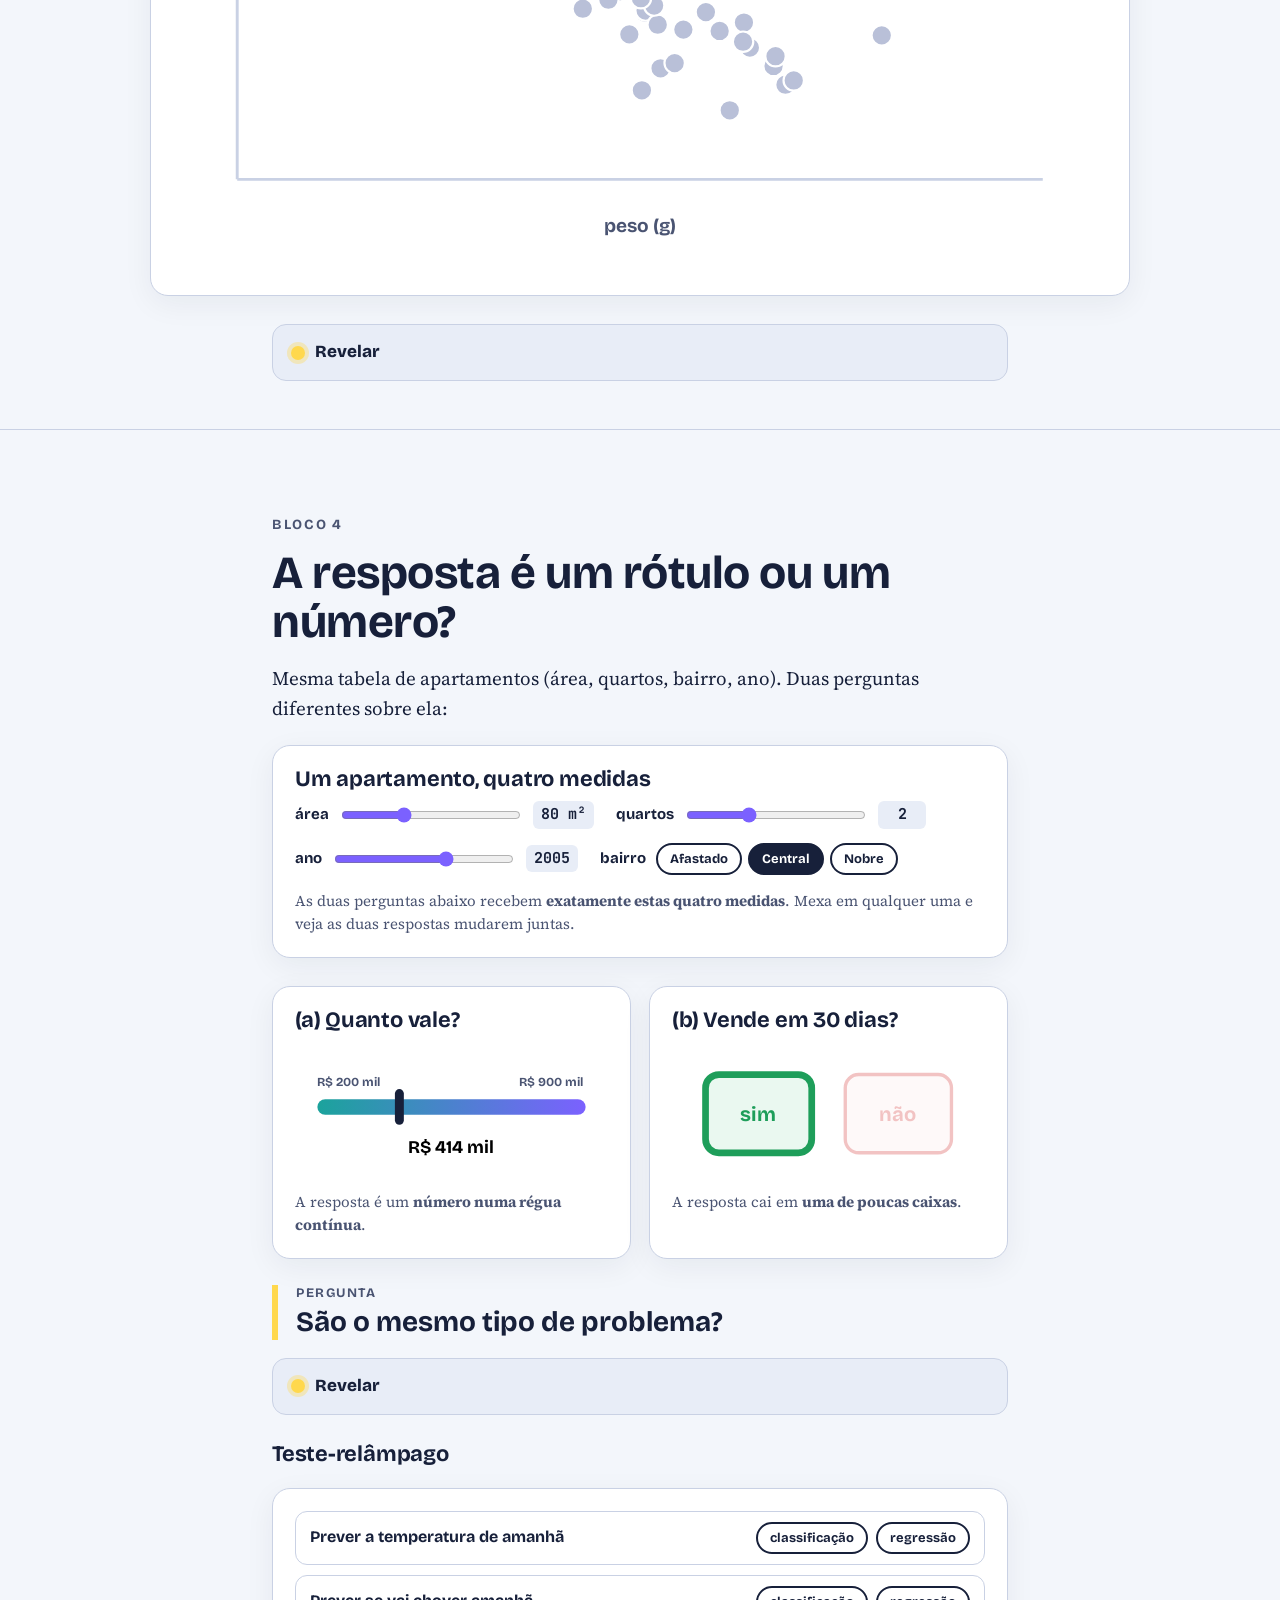
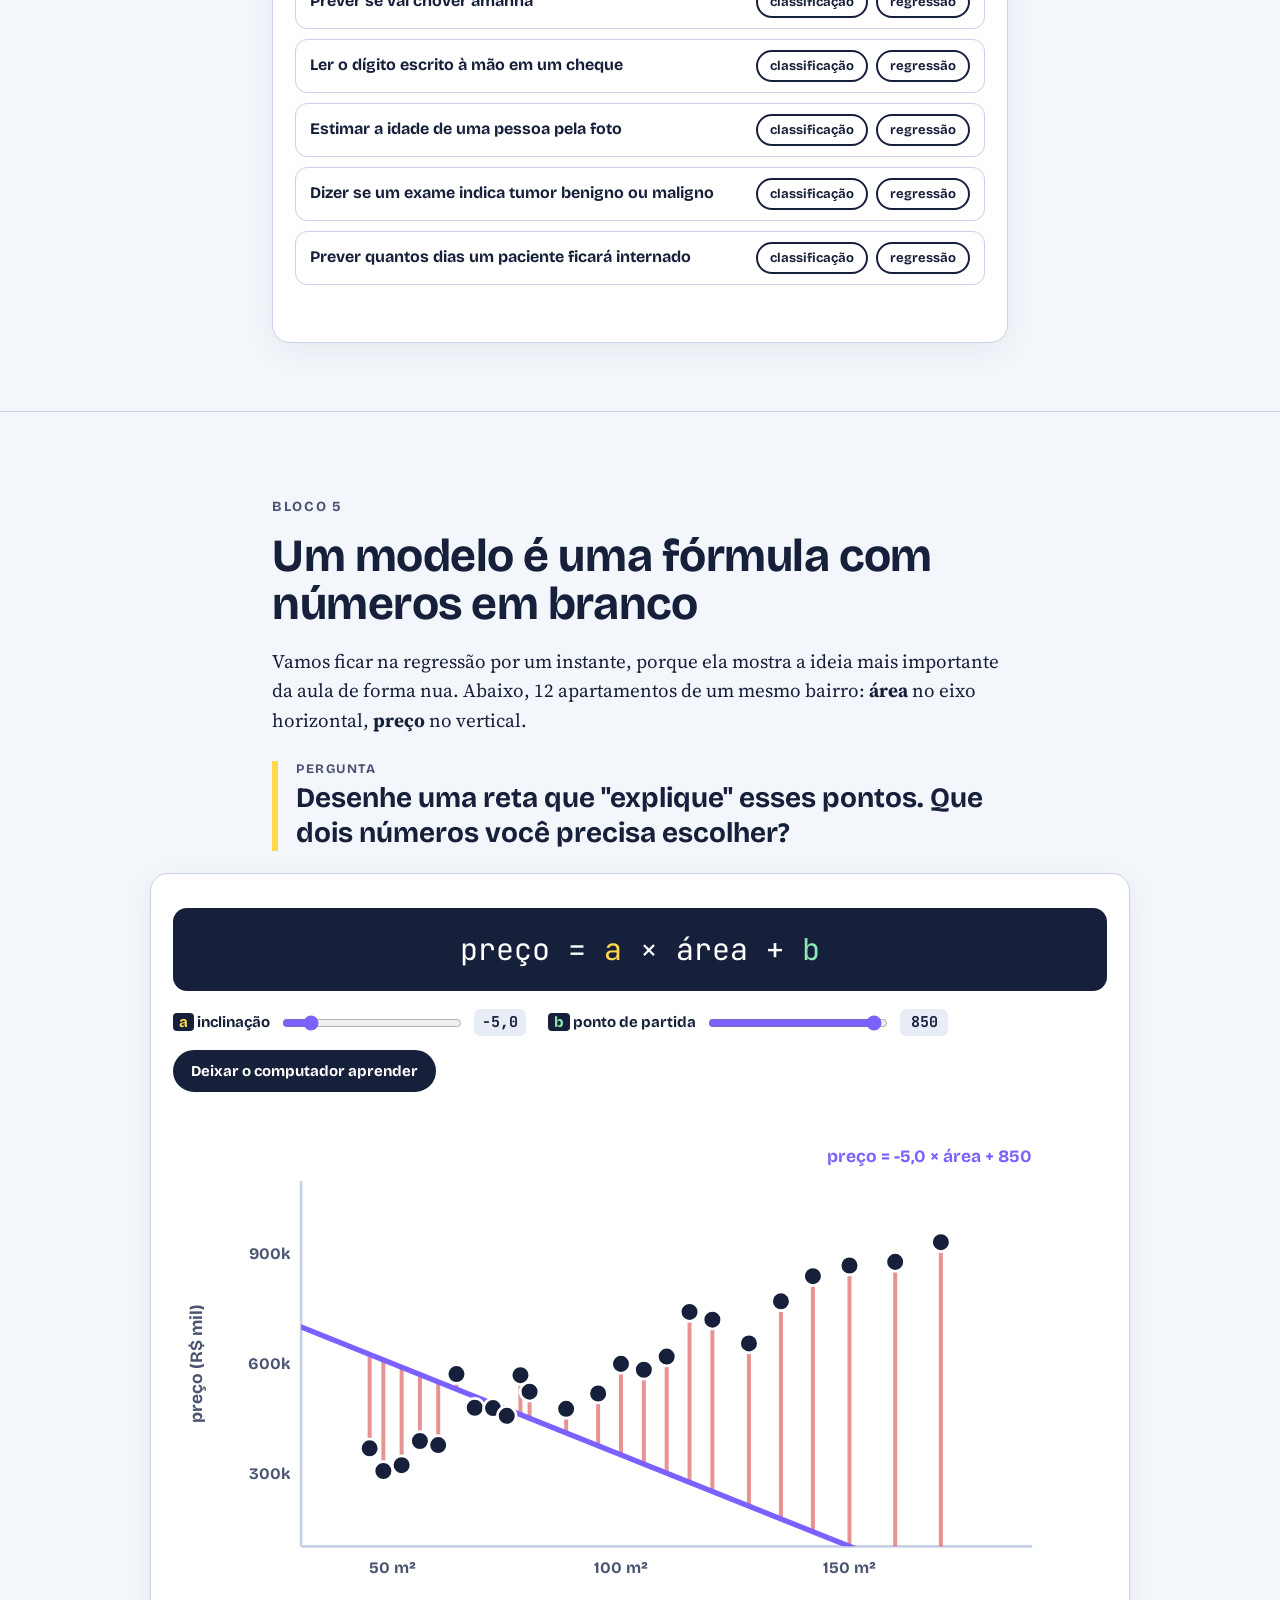
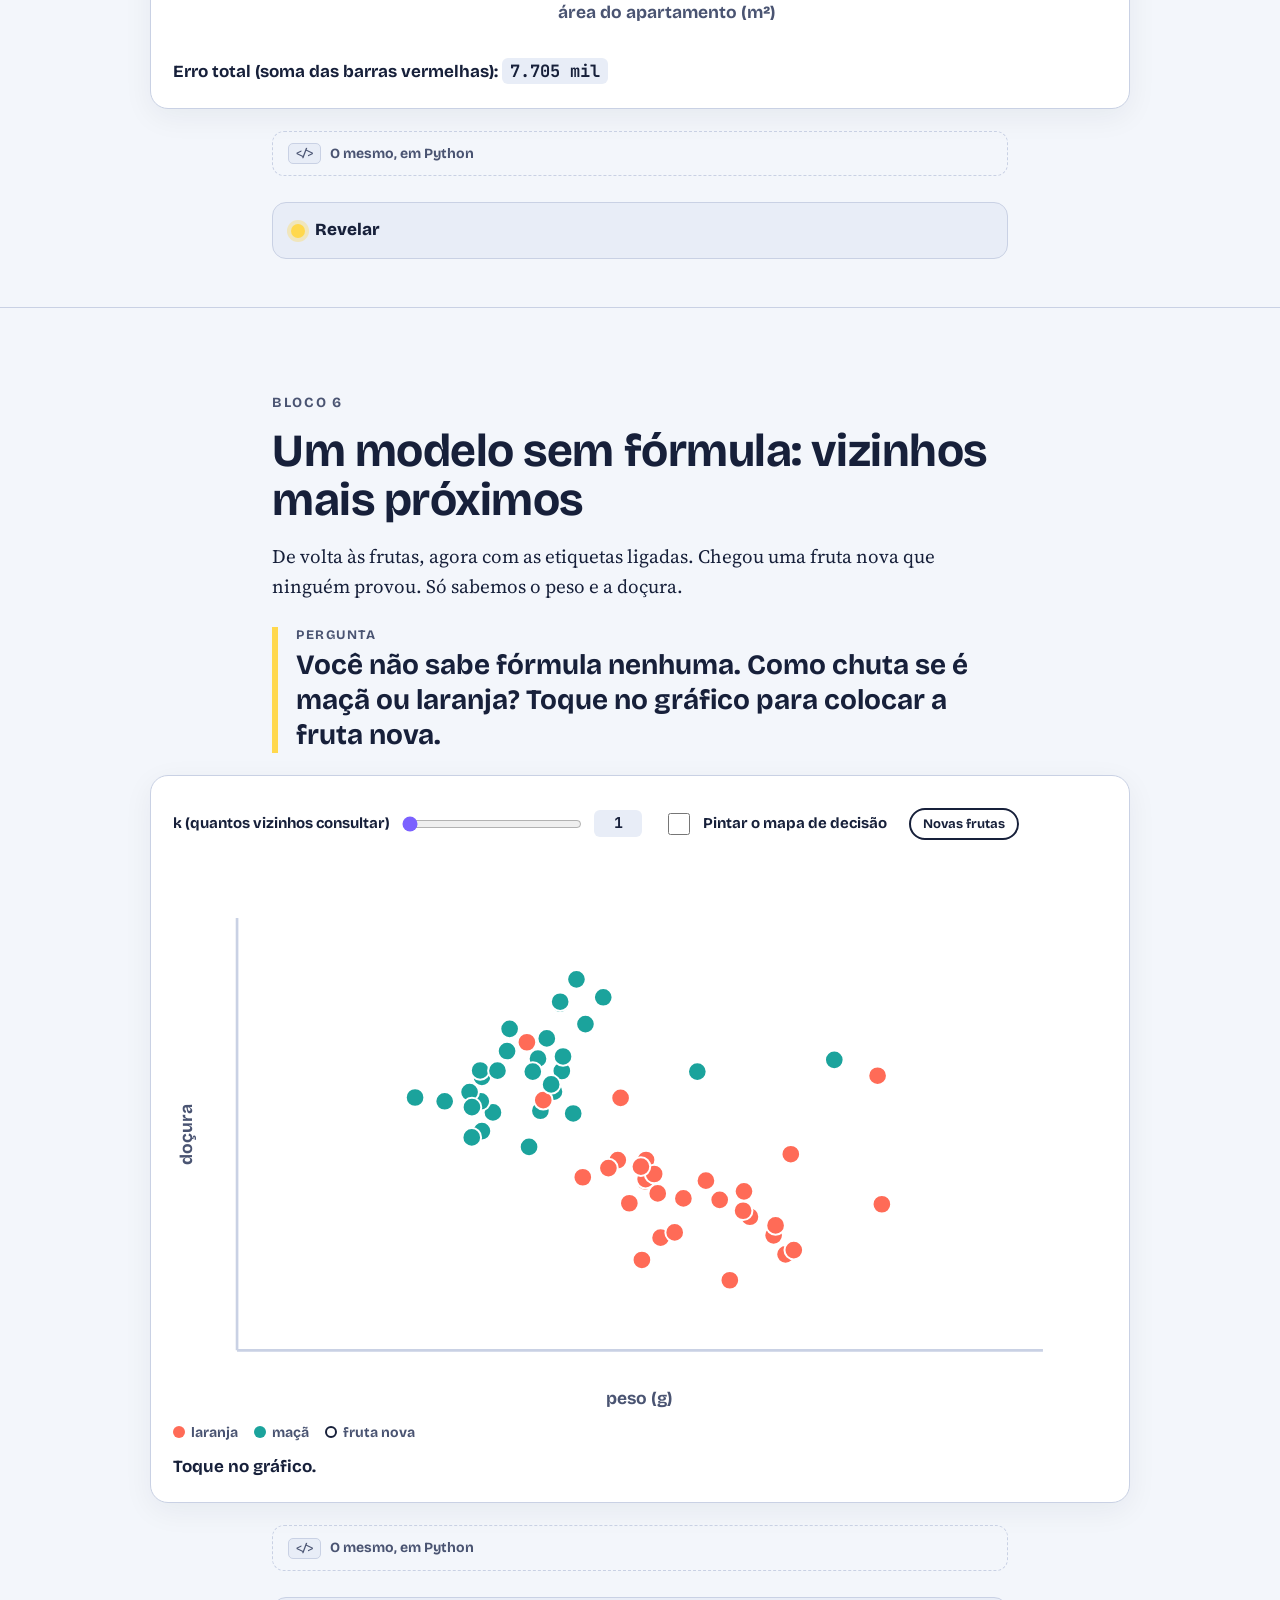
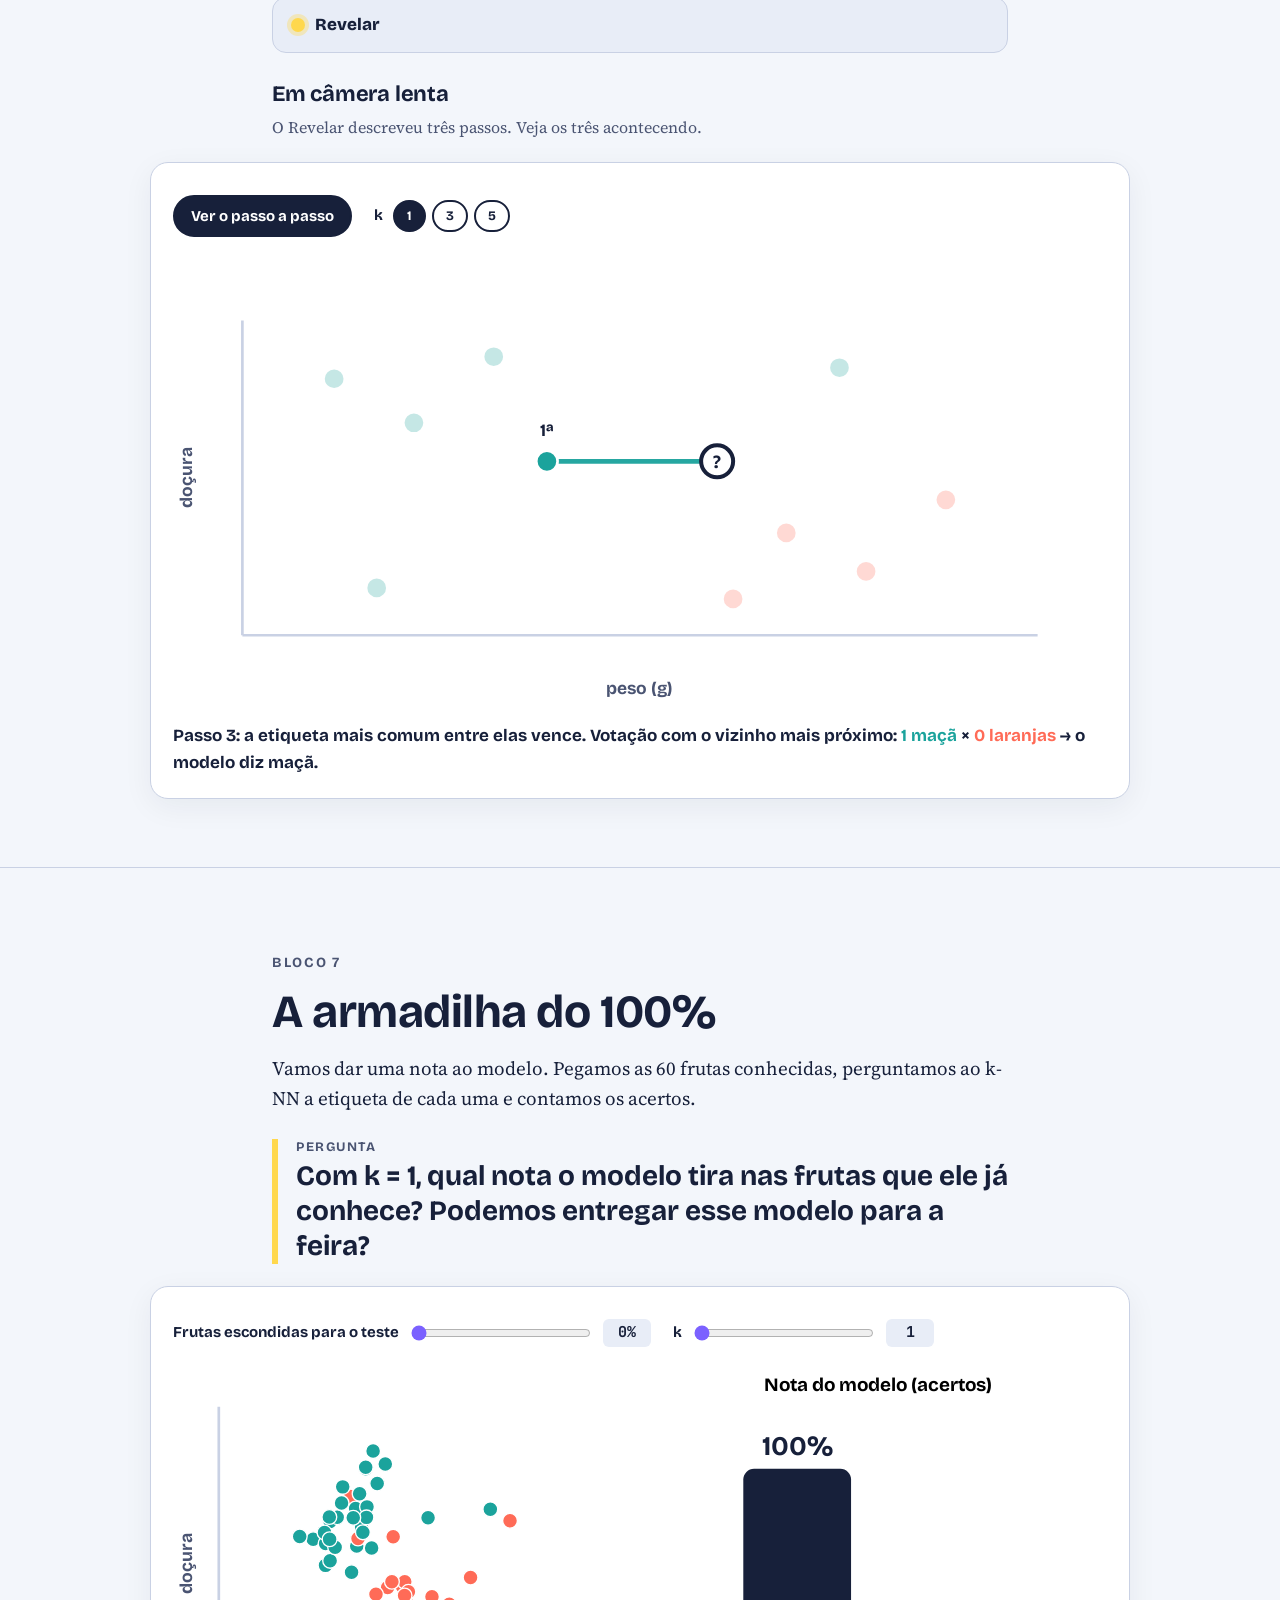
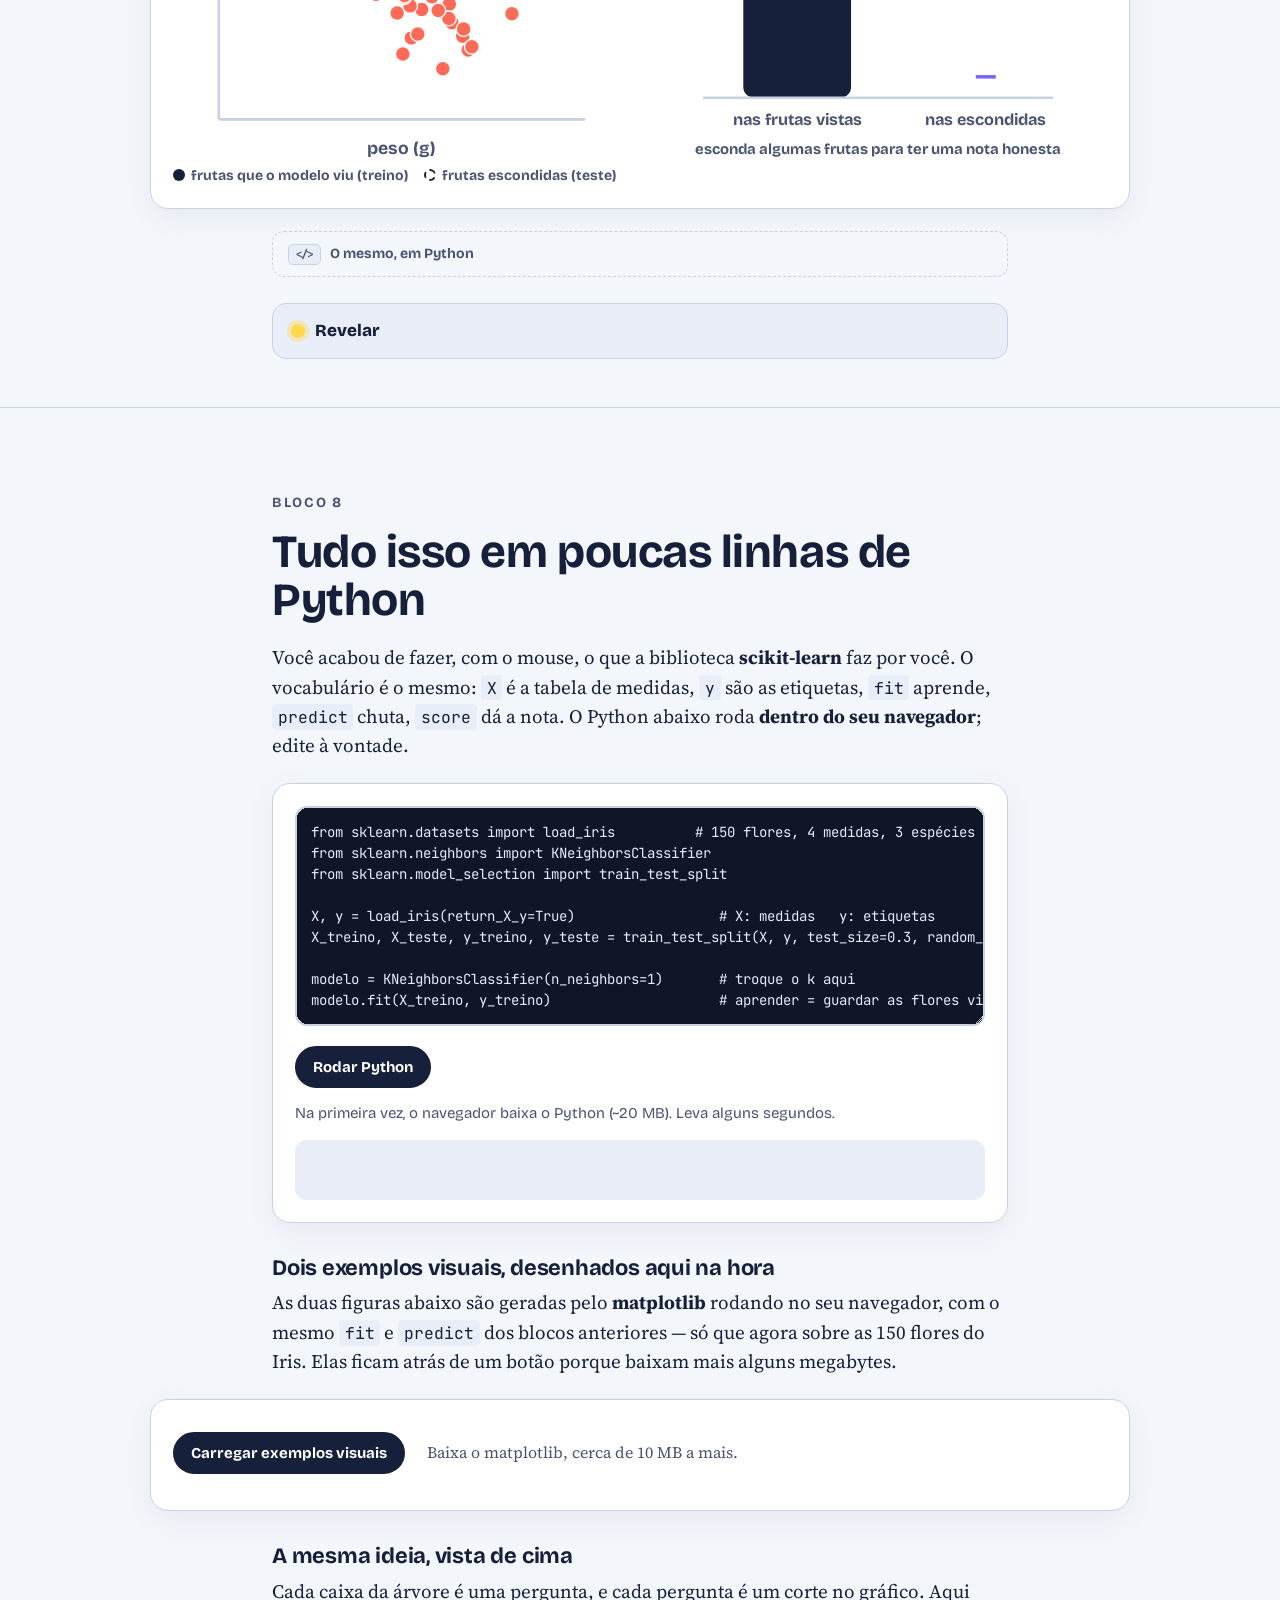
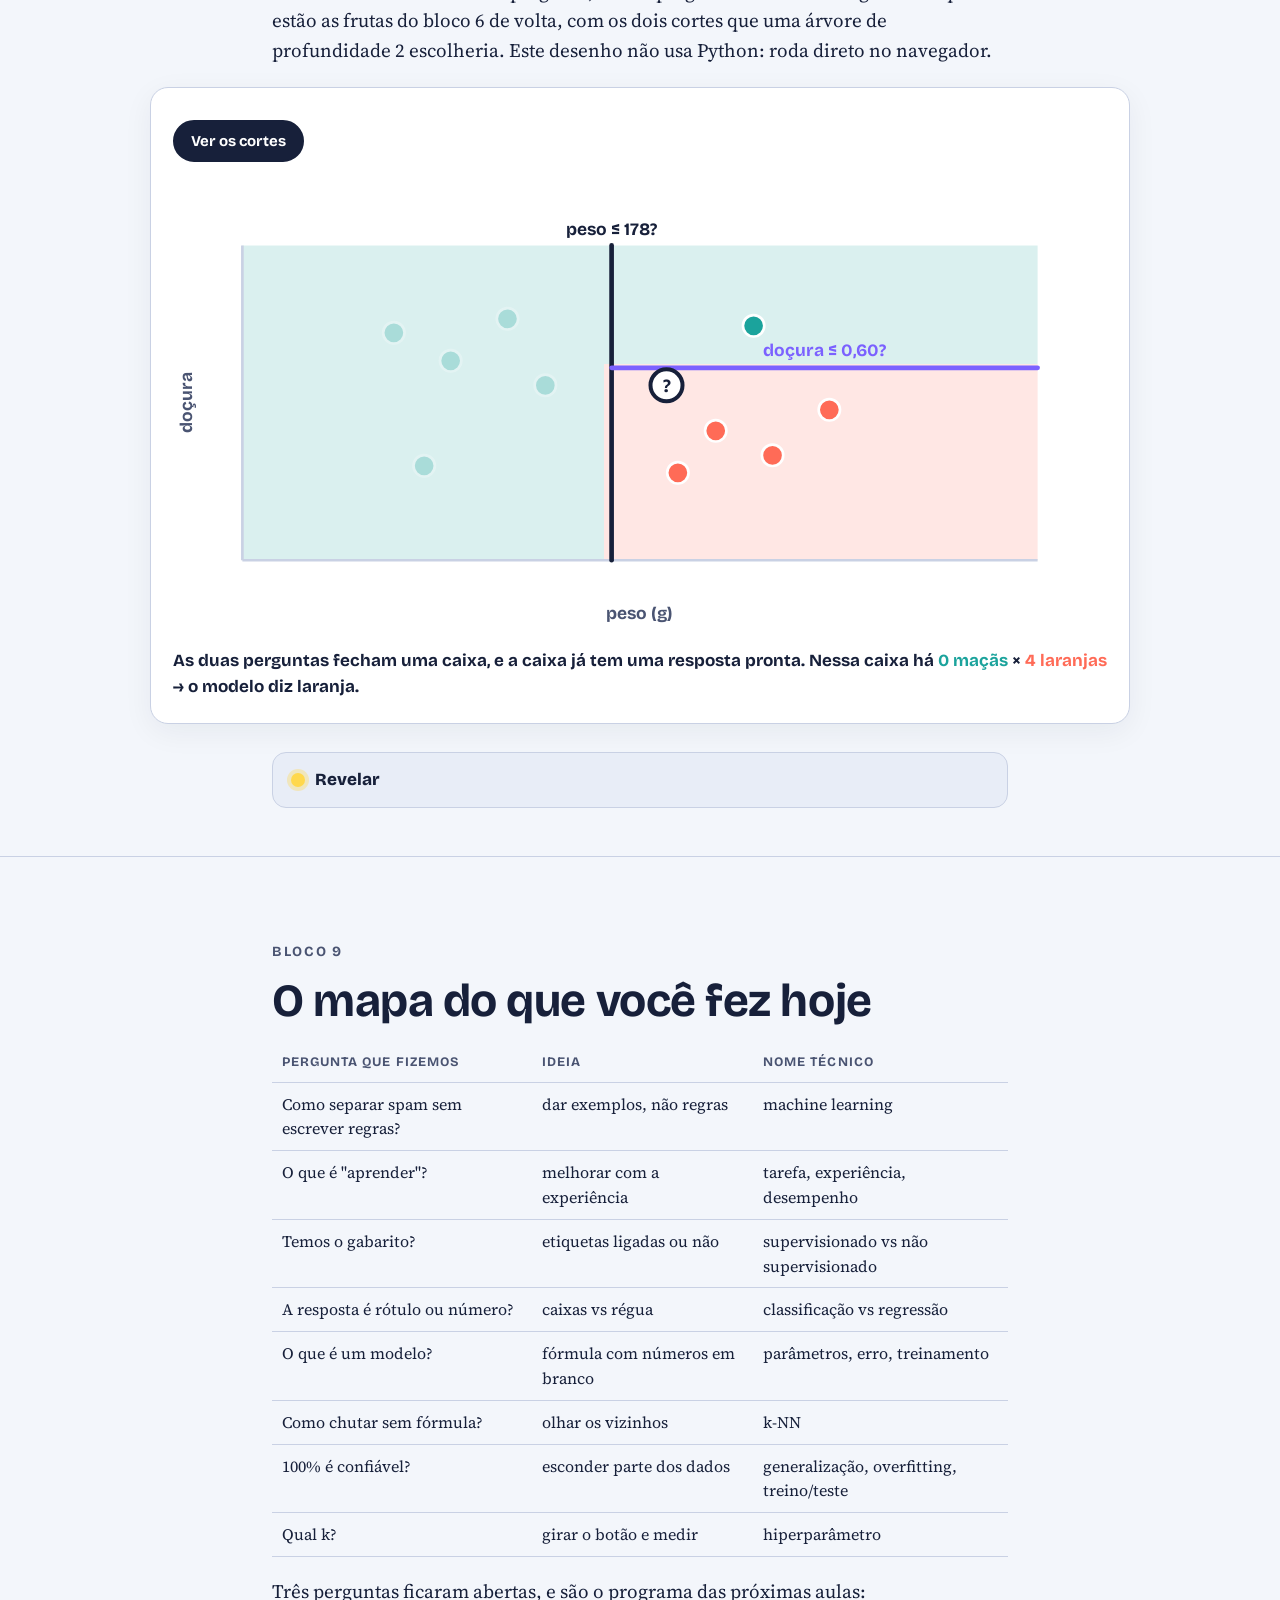
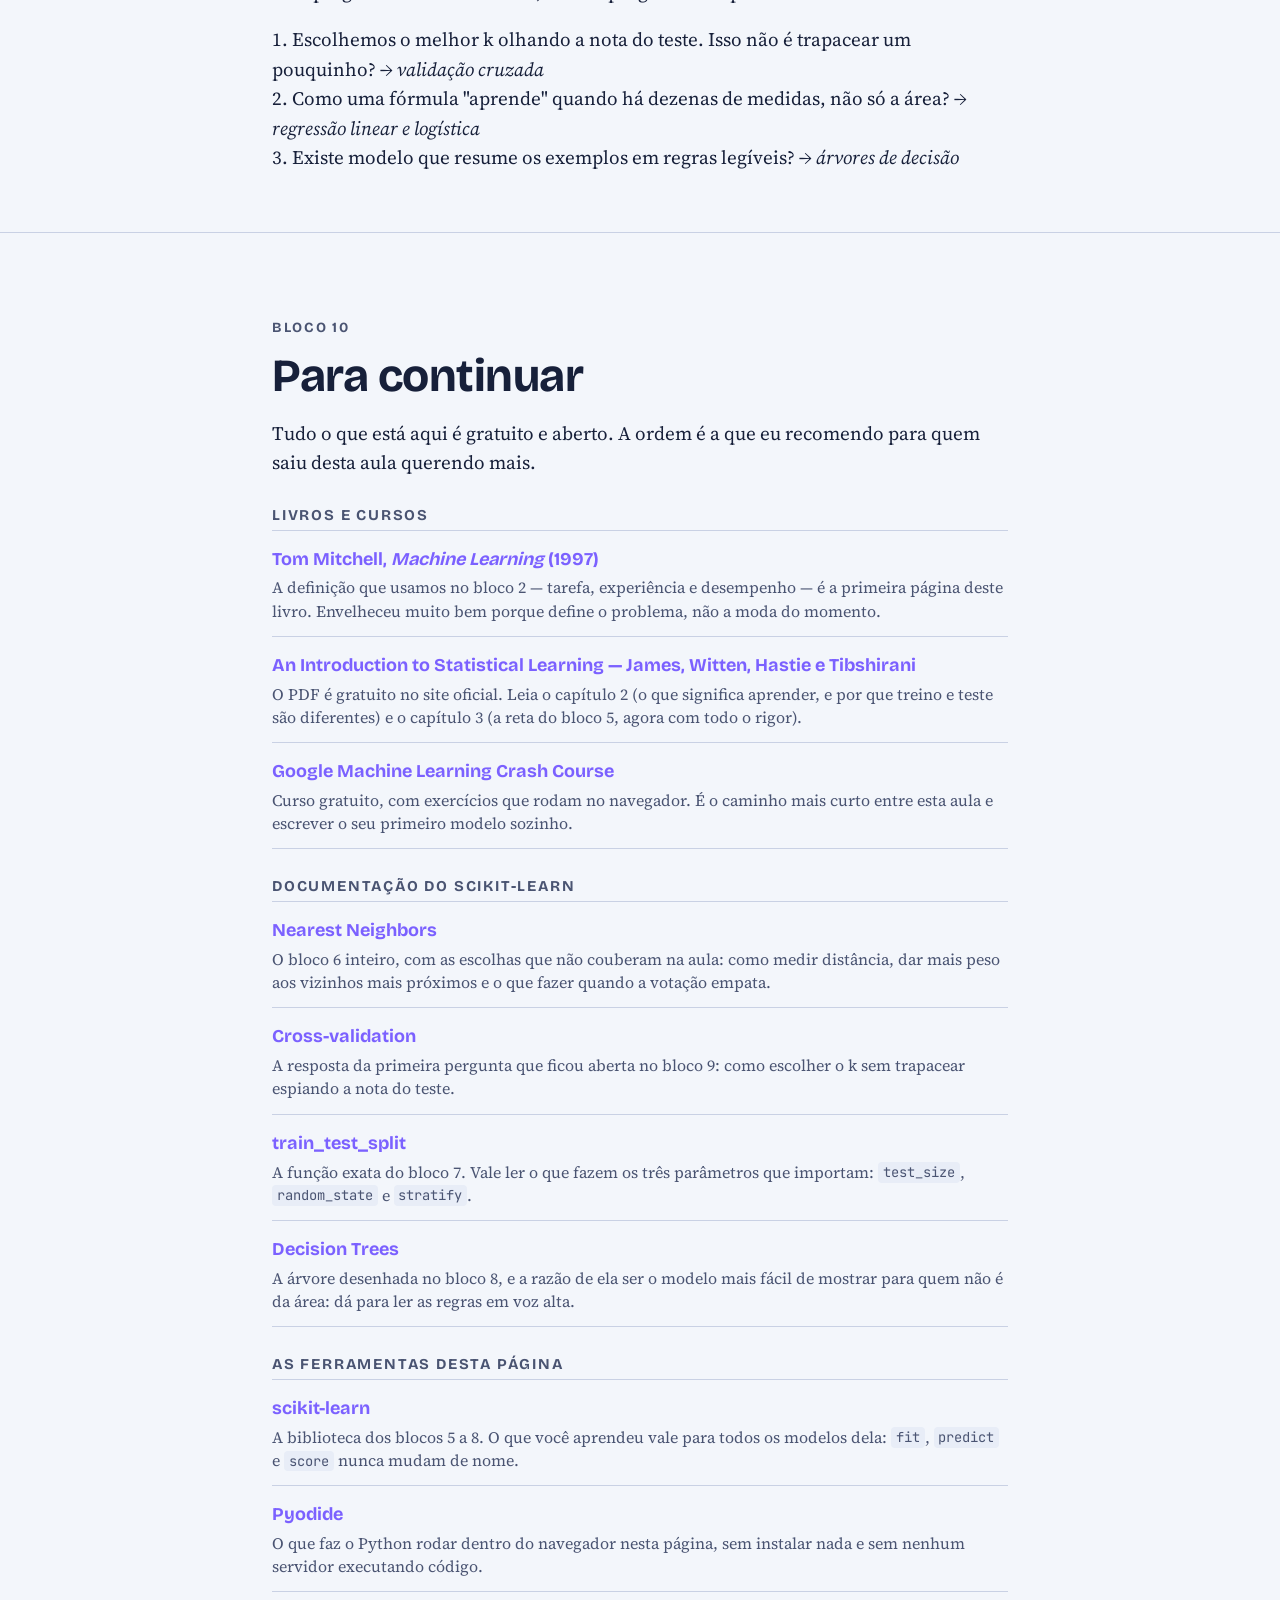
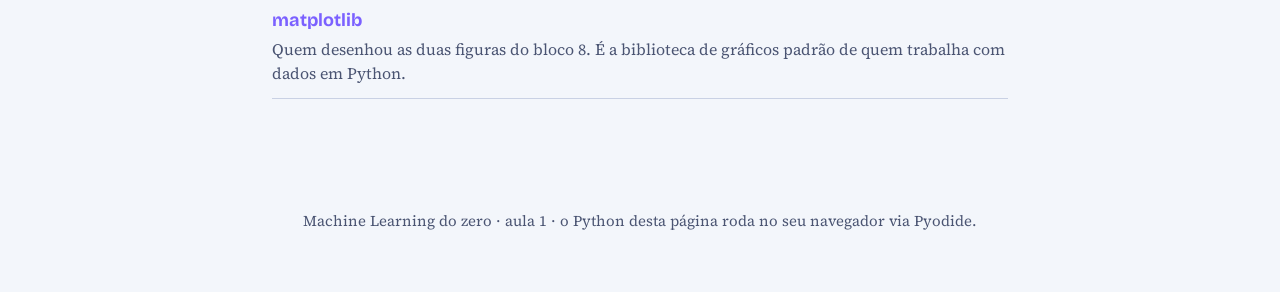
==== commit e656f7ed: "Blocos 7 e 8: dica fora das barras, árvore legível e desafio de casa novo Bloco 7 - a dica "esconda " ====
--- a/site/index.html
+++ b/site/index.html
@@ -249,7 +249,7 @@
 
 <section class="block" id="s8"><div class="wrap">
 <div class="eyebrow">Bloco 8</div>
-<h2>Tudo isso em 4 linhas de Python</h2>
+<h2>Tudo isso em poucas linhas de Python</h2>
 <p>Você acabou de fazer, com o mouse, o que a biblioteca <strong>scikit-learn</strong> faz por você. O vocabulário é o mesmo: <code>X</code> é a tabela de medidas, <code>y</code> são as etiquetas, <code>fit</code> aprende, <code>predict</code> chuta, <code>score</code> dá a nota. O Python abaixo roda <strong>dentro do seu navegador</strong>; edite à vontade.</p>
 <div class="widget">
 <textarea id="py" spellcheck="false">from sklearn.datasets import load_iris          # 150 flores, 4 medidas, 3 espécies
@@ -270,7 +270,7 @@
 
 <h3 style="margin-top:34px">Dois exemplos visuais, desenhados aqui na hora</h3>
 <p>As duas figuras abaixo são geradas pelo <strong>matplotlib</strong> rodando no seu navegador, com o mesmo <code>fit</code> e <code>predict</code> dos blocos anteriores &mdash; só que agora sobre as 150 flores do Iris. Elas ficam atrás de um botão porque baixam mais alguns megabytes.</p>
-<div class="widget">
+<div class="widget wide">
 <div class="ctrls"><button id="vizBtn">Carregar exemplos visuais</button><span id="vizNote" style="font-weight:400;color:var(--ink-2);font-family:var(--body);font-size:16px">Baixa o matplotlib, cerca de 10&nbsp;MB a mais.</span></div>
 
 <div id="vizWrap" hidden>
@@ -318,10 +318,10 @@
 
   <h3 style="margin-top:26px">b) Uma árvore de decisão</h3>
   <p style="font-size:16px;color:var(--ink-2)">Este é o modelo que <strong>resume os exemplos em regras legíveis</strong> &mdash; a terceira pergunta que ficou aberta no bloco 9. Leia de cima para baixo: cada caixa é uma pergunta sobre uma medida, e a cor diz qual resposta vence ali dentro. Aumente a profundidade e veja o modelo trocar uma regra grosseira por várias regras finas.</p>
-  <div class="ctrls"><label>profundidade (quantas perguntas em sequência) <input type="range" id="slDepth" min="1" max="4" step="1" value="3"> <span class="val" id="vDepth">3</span></label></div>
+  <div class="ctrls"><label>profundidade (quantas perguntas em sequência) <input type="range" id="slDepth" min="1" max="3" step="1" value="2"> <span class="val" id="vDepth">2</span></label></div>
   <div class="fig" id="figTree"><img id="imgTree" alt="Árvore de decisão treinada no Iris"></div>
   <details class="code"><summary>O código que desenhou esta figura</summary><div class="in">
-  <p class="tie">É o mesmo <code>fit</code> de sempre &mdash; só trocamos <code>KNeighborsClassifier</code> por <code>DecisionTreeClassifier</code>. É literalmente o desafio de casa que está no Revelar abaixo.</p>
+  <p class="tie">É o mesmo <code>fit</code> de sempre &mdash; só trocamos <code>KNeighborsClassifier</code> por <code>DecisionTreeClassifier</code>. O <code>max_depth</code> é o botão que você acabou de girar.</p>
   <pre><code class="py" id="codeTree">import matplotlib
 matplotlib.use("Agg")
 import io, base64
@@ -340,7 +340,7 @@
 fig, ax = plt.subplots(figsize=(min(4 + 2.6 * d, 13), 2.2 + 1.35 * d))
 desenho = plot_tree(arvore, feature_names=nomes, class_names=list(iris.target_names),
                     filled=True, rounded=True, impurity=False,
-                    fontsize=max(7, 12 - d), ax=ax)
+                    fontsize=max(10, 13 - d), ax=ax)
 # o plot_tree devolve também os "sim"/"não" das setas, que não são caixas
 caixas = [c for c in desenho if c.get_bbox_patch() is not None]
 
@@ -369,7 +369,7 @@
 
 <h3 style="margin-top:34px">A mesma ideia, vista de cima</h3>
 <p>Cada caixa da árvore é uma pergunta, e cada pergunta é um corte no gráfico. Aqui estão as frutas do bloco 6 de volta, com os dois cortes que uma árvore de profundidade 2 escolheria. Este desenho não usa Python: roda direto no navegador.</p>
-<div class="widget">
+<div class="widget wide">
 <div class="ctrls"><button id="cutsBtn">Ver os cortes</button></div>
 <svg id="svgCuts" viewBox="0 0 700 340" width="100%" aria-label="Os cortes de uma árvore de decisão sobre as frutas"></svg>
 <div class="out" id="cutsOut"></div>
@@ -377,7 +377,7 @@
 
 <details class="reveal"><summary>Revelar</summary><div class="in">
 <p>Troque <code>n_neighbors=1</code> por 7 e rode de novo. Troque <code>load_iris</code> por <code>load_wine</code> (vinhos, 13 análises químicas) ou <code>load_breast_cancer</code> (exames, benigno/maligno). O código não muda; só a tabela muda. Essa é a promessa do scikit-learn e o motivo de ML ser útil em tantas áreas.</p>
-<p><strong>Desafio para casa:</strong> troque <code>KNeighborsClassifier</code> por <code>DecisionTreeClassifier</code> (<code>from sklearn.tree import DecisionTreeClassifier</code>). Repare que <code>fit</code>, <code>predict</code> e <code>score</code> continuam iguais.</p>
+<p><strong>Desafio para casa:</strong> na árvore aqui em cima, mude <code>max_depth</code> para 1 e depois para 6, e observe o que acontece com a nota de teste. Uma árvore rasa demais não consegue separar; uma funda demais decora. É o bloco 7 de novo, agora com outro modelo.</p>
 </div></details>
 </div></section>
 
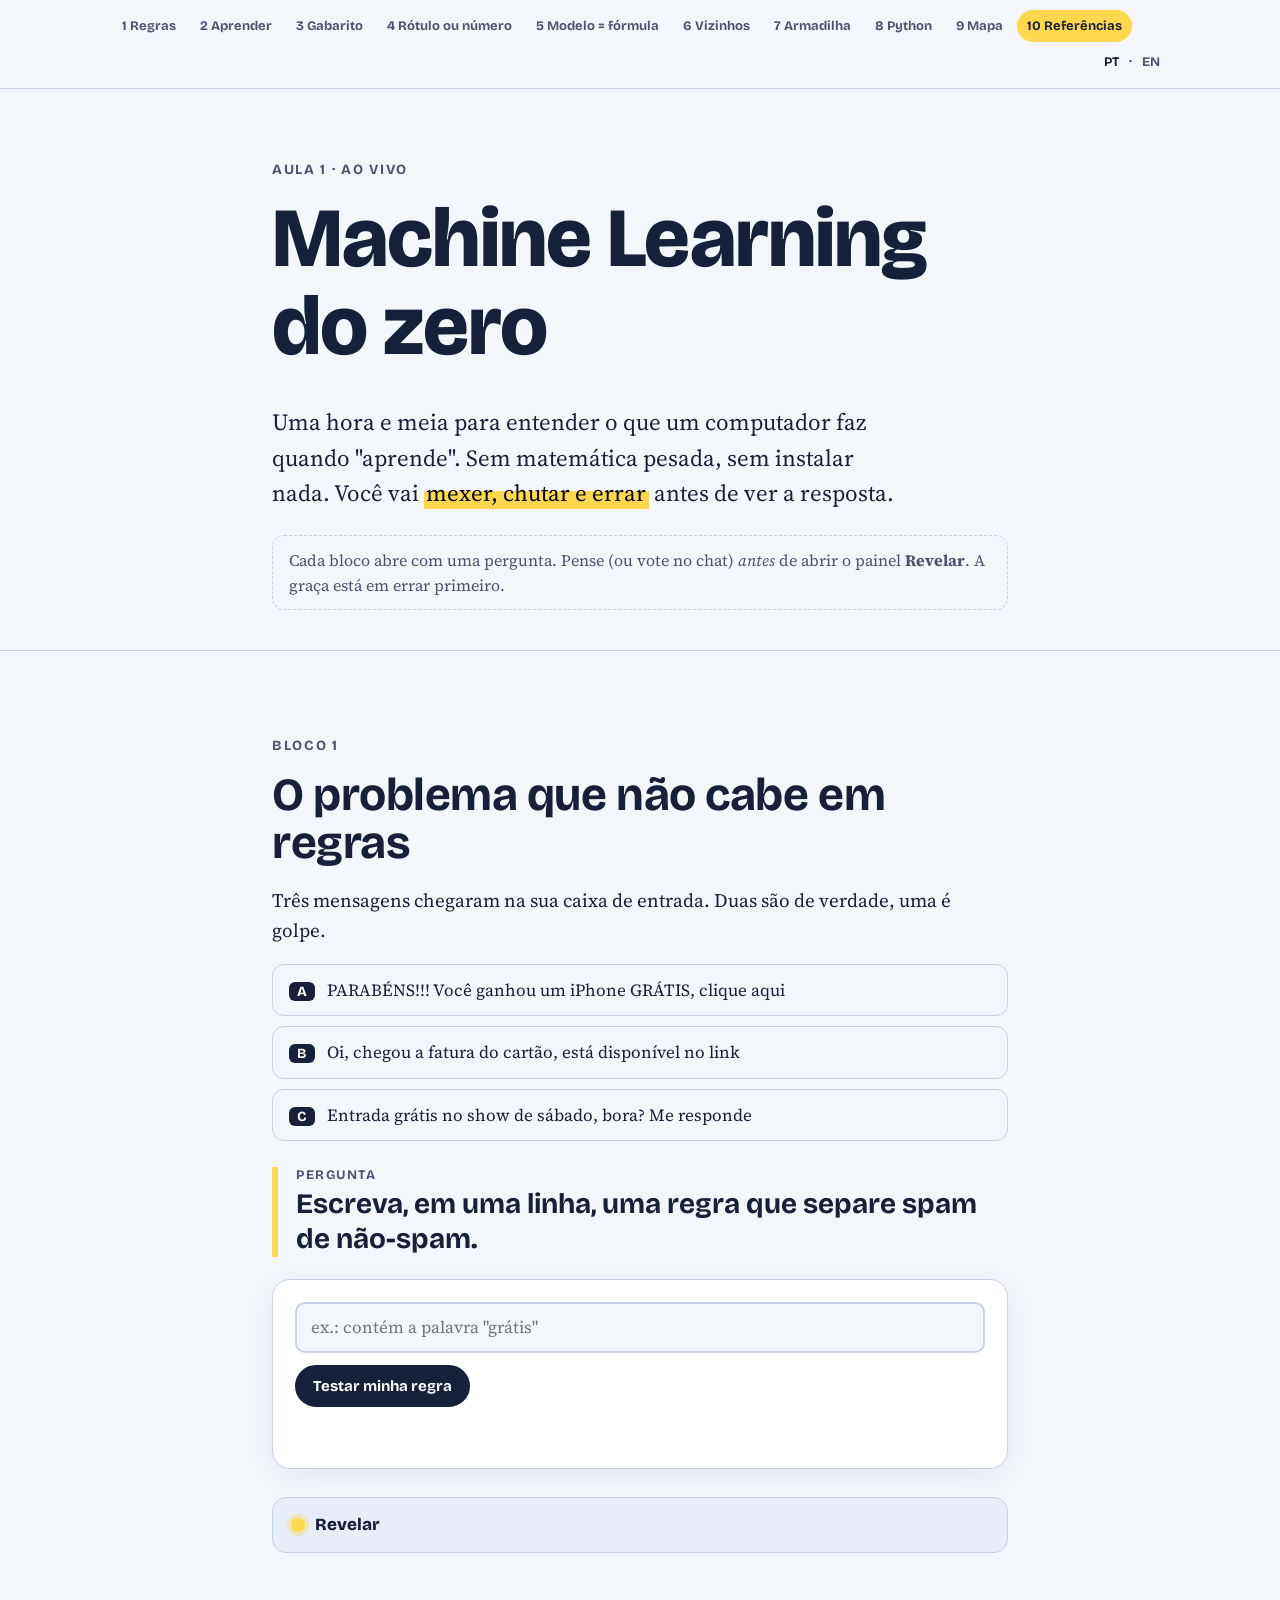
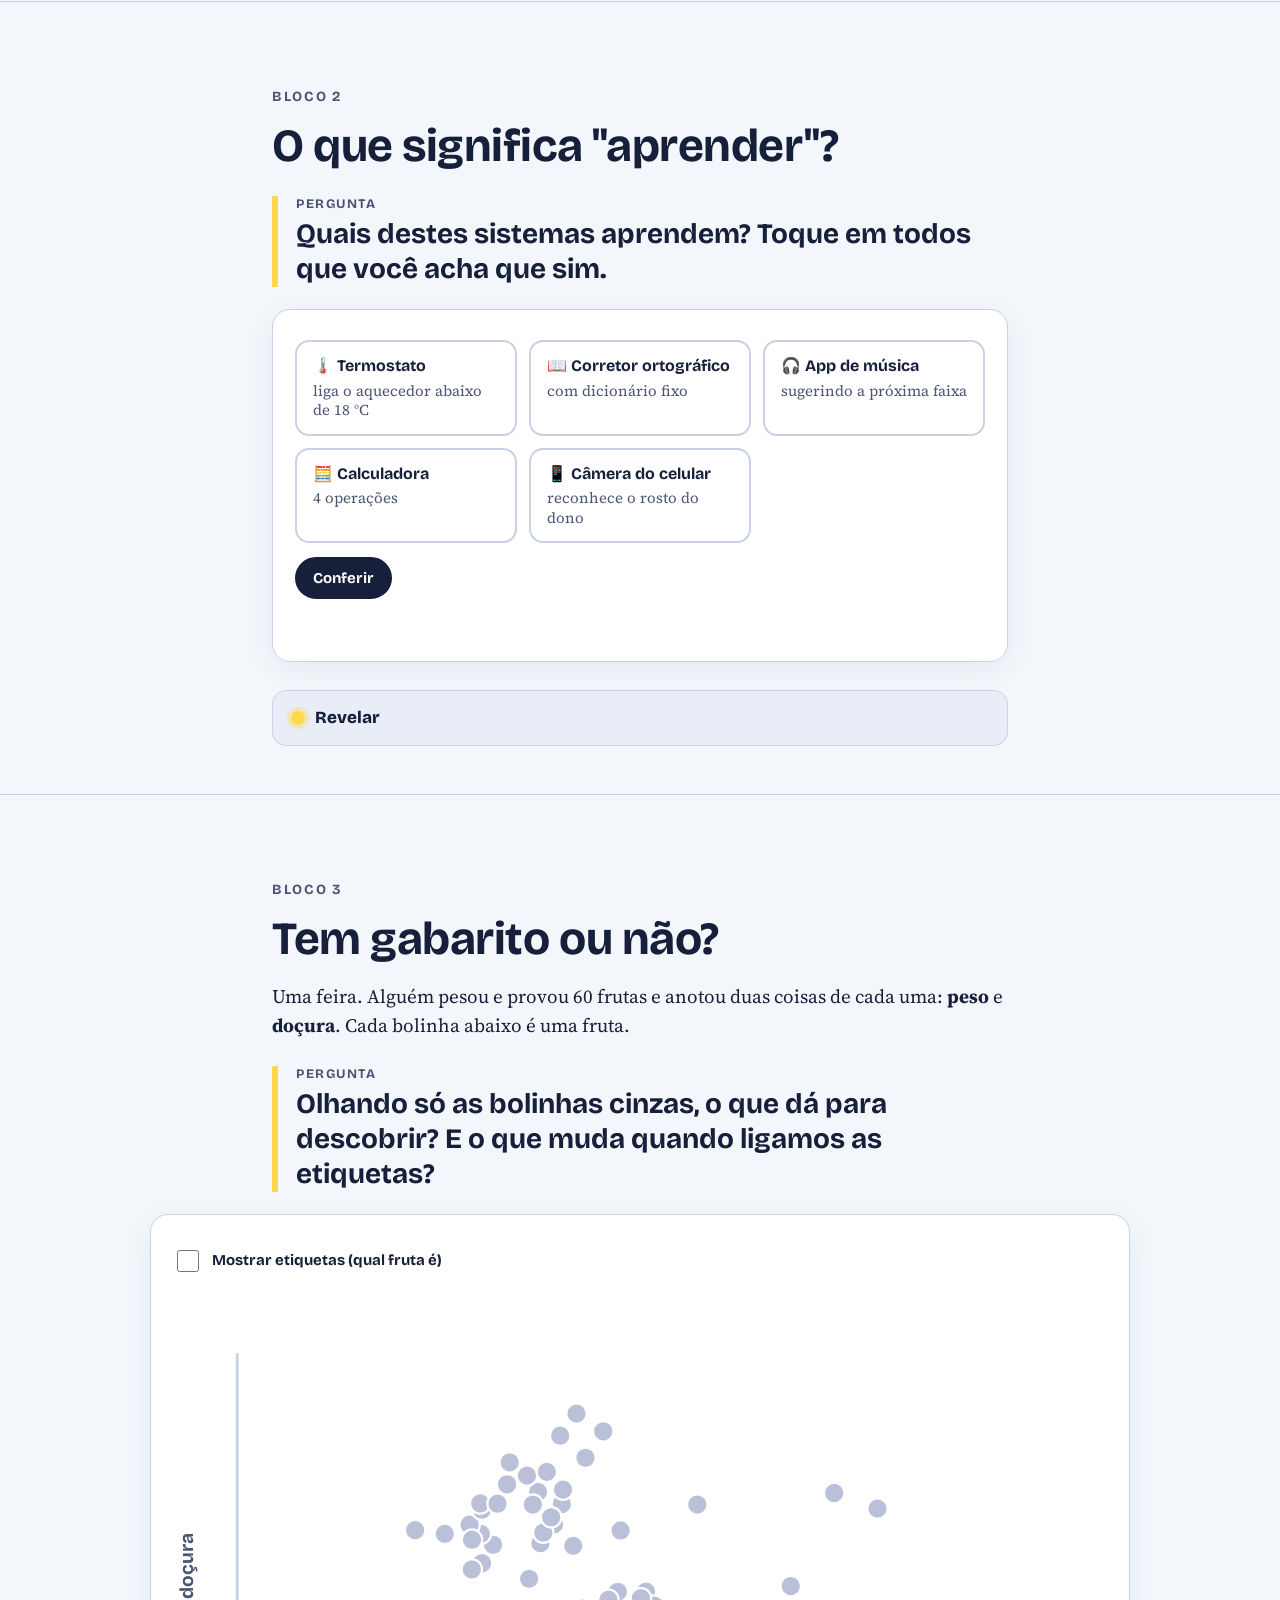
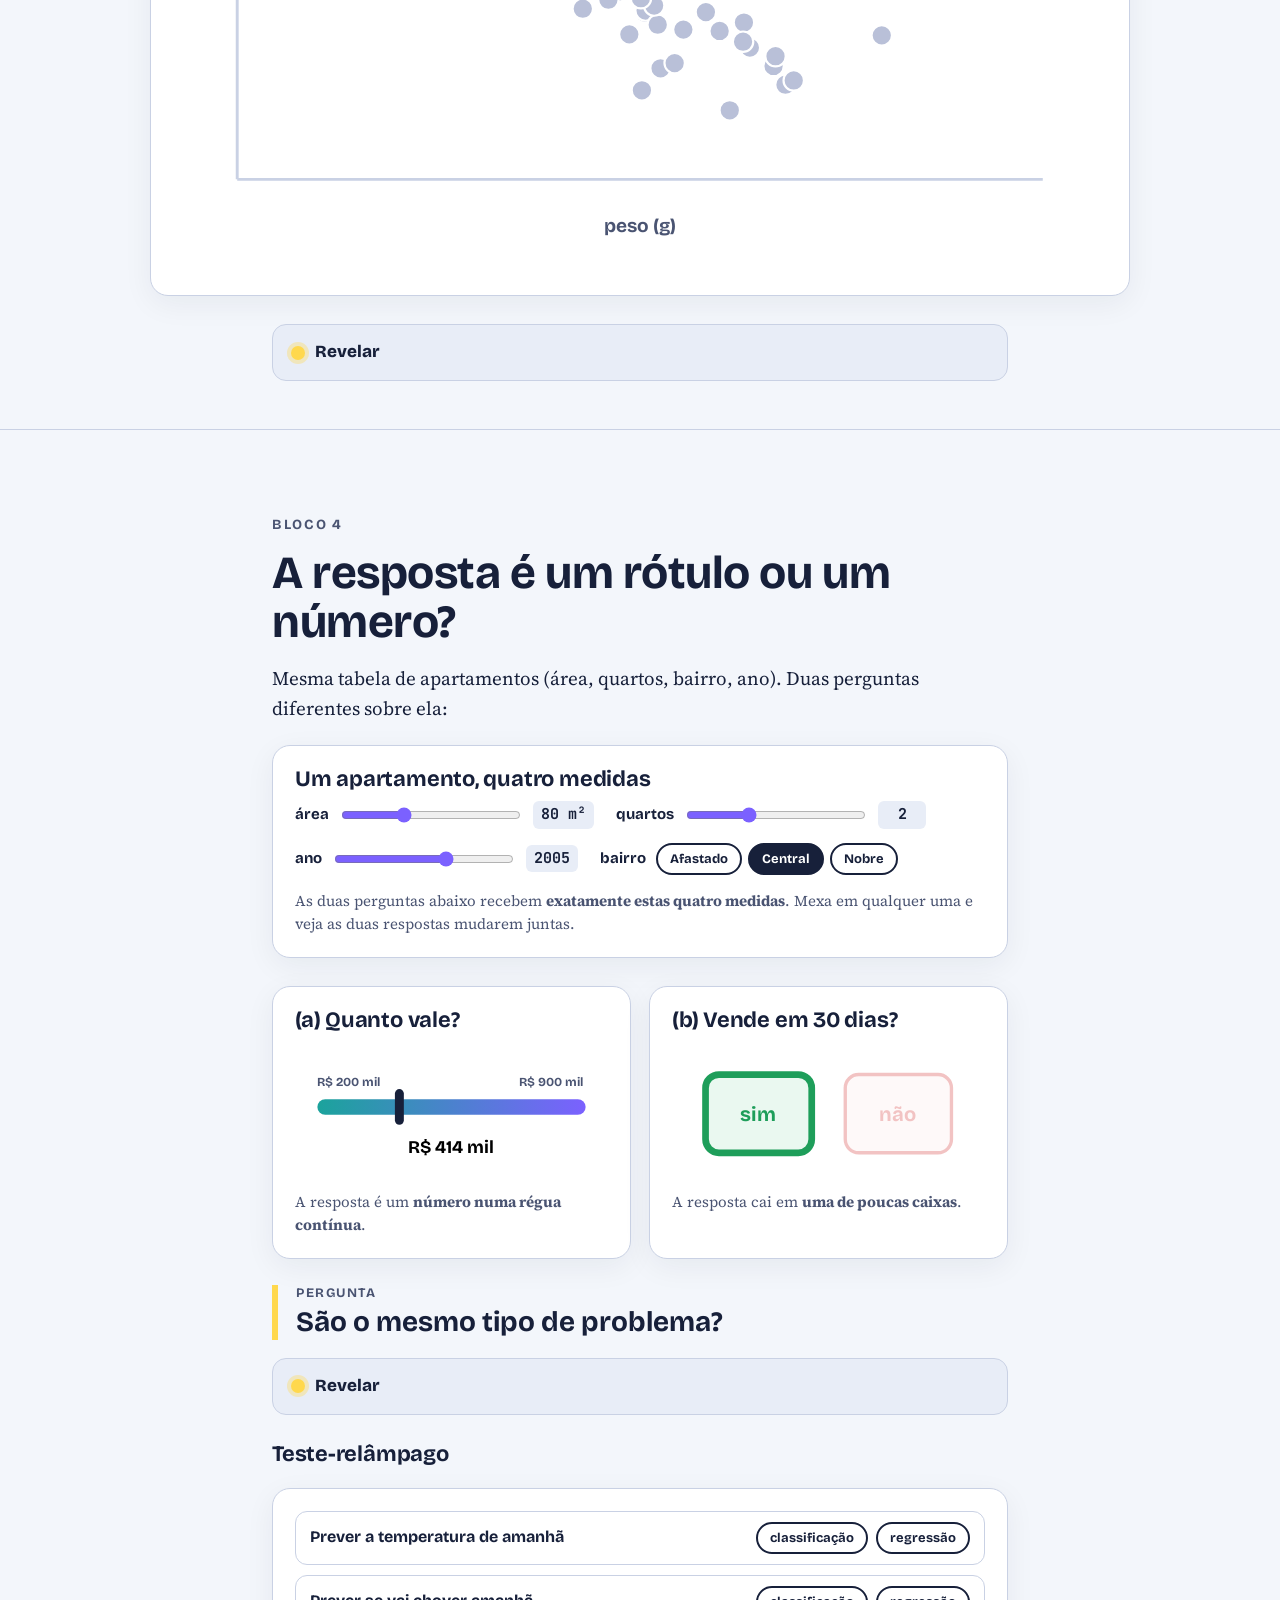
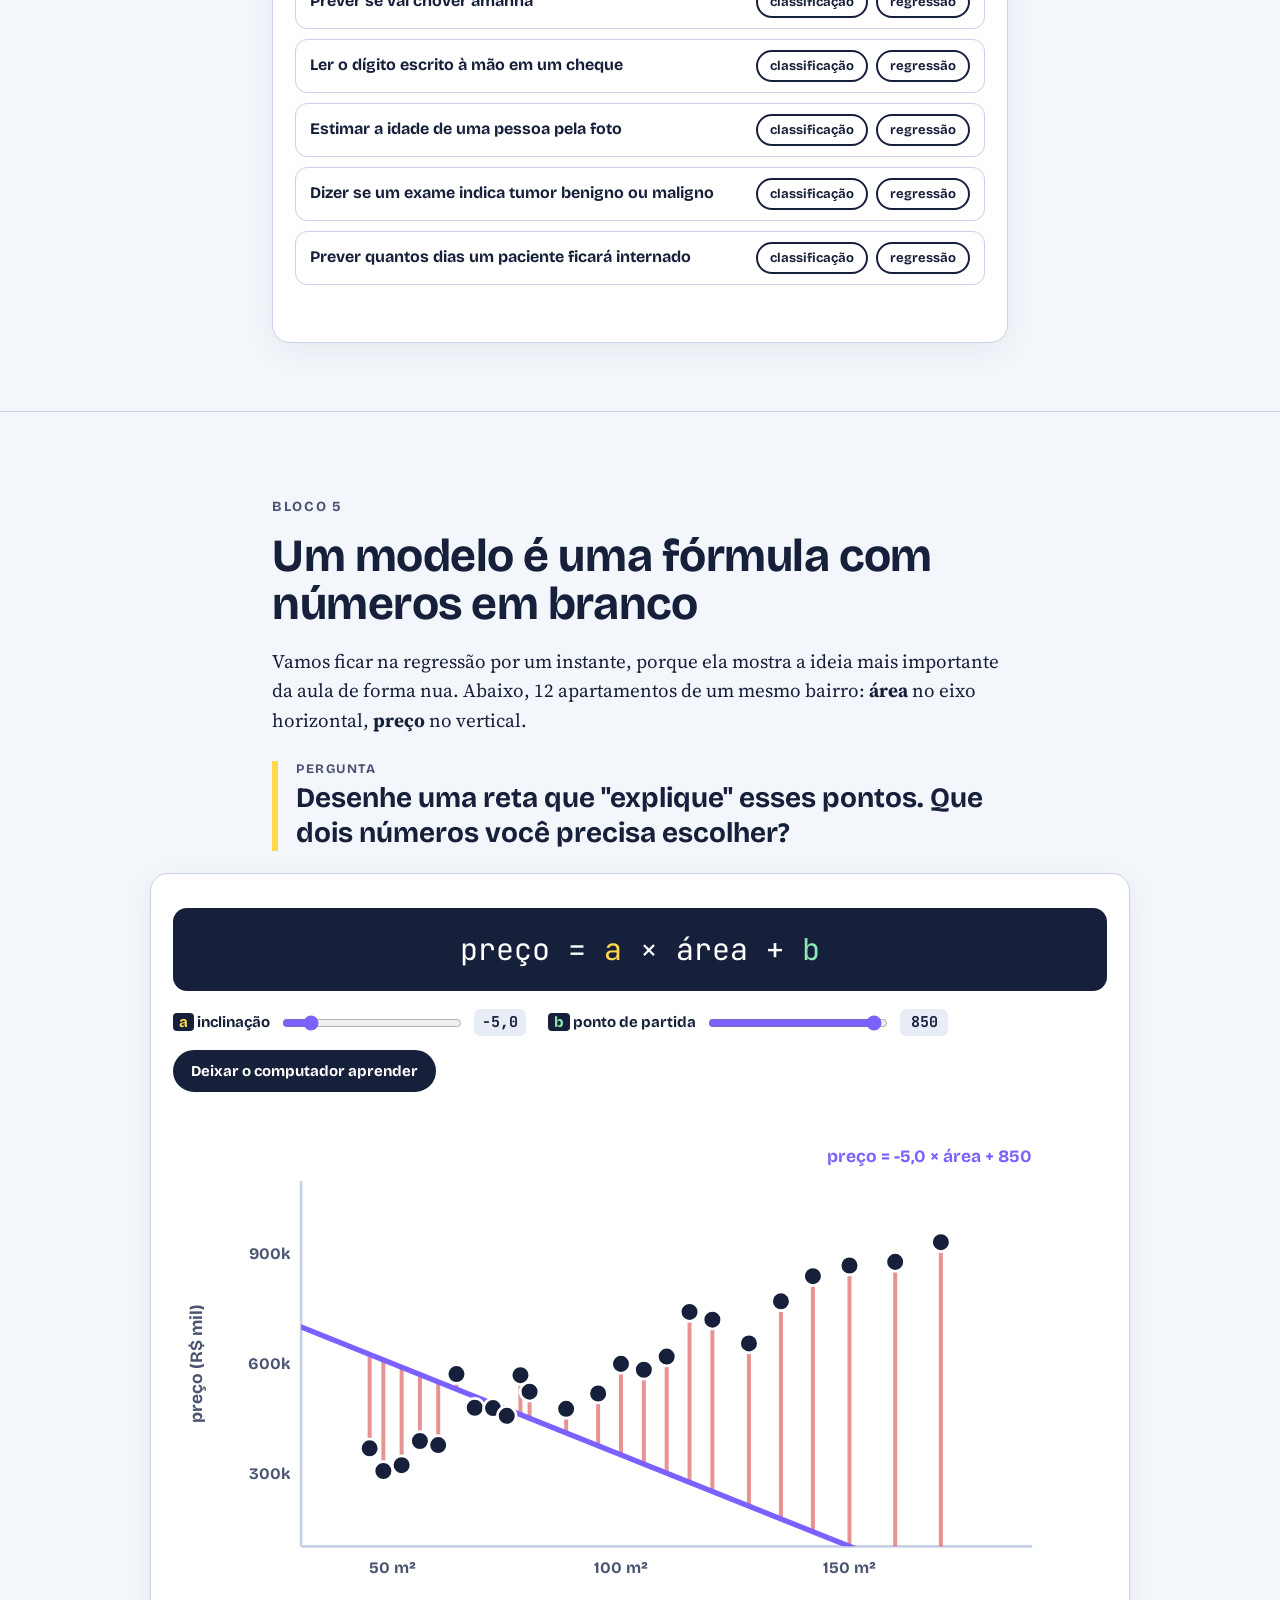
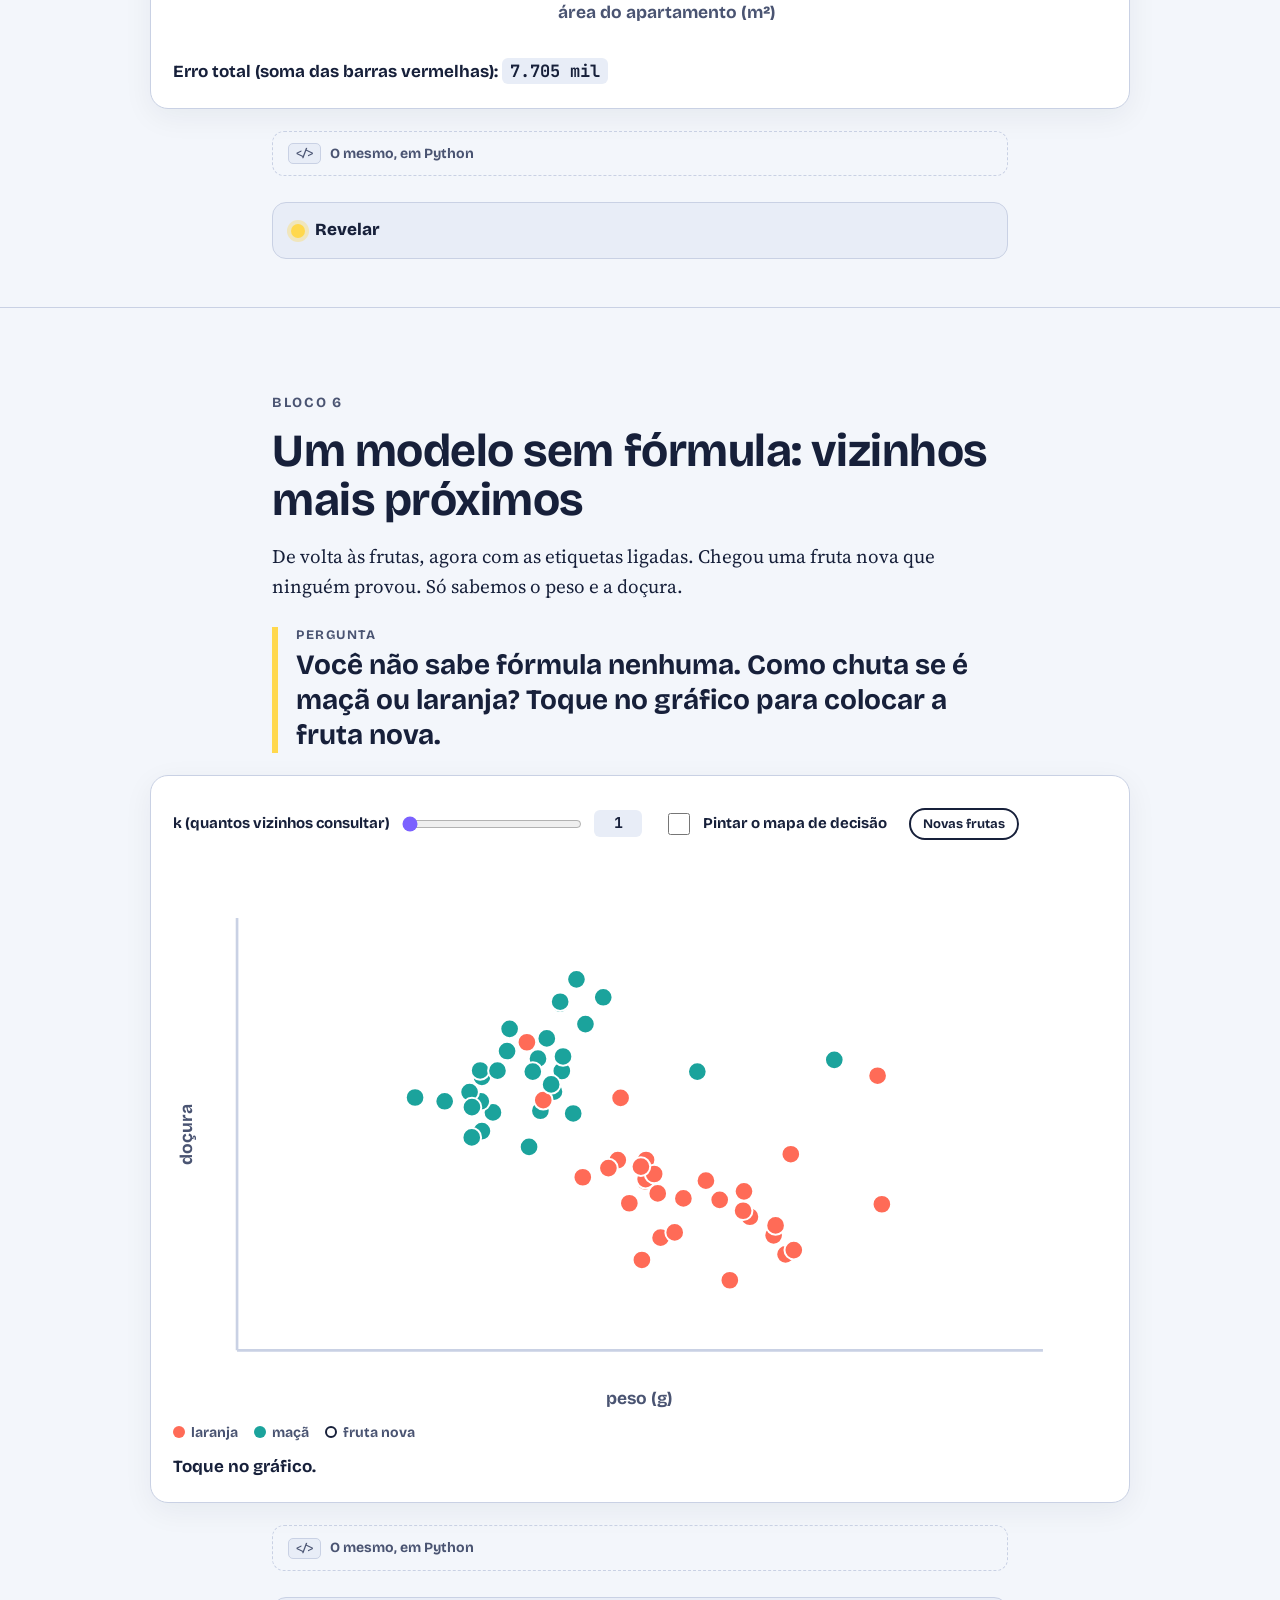
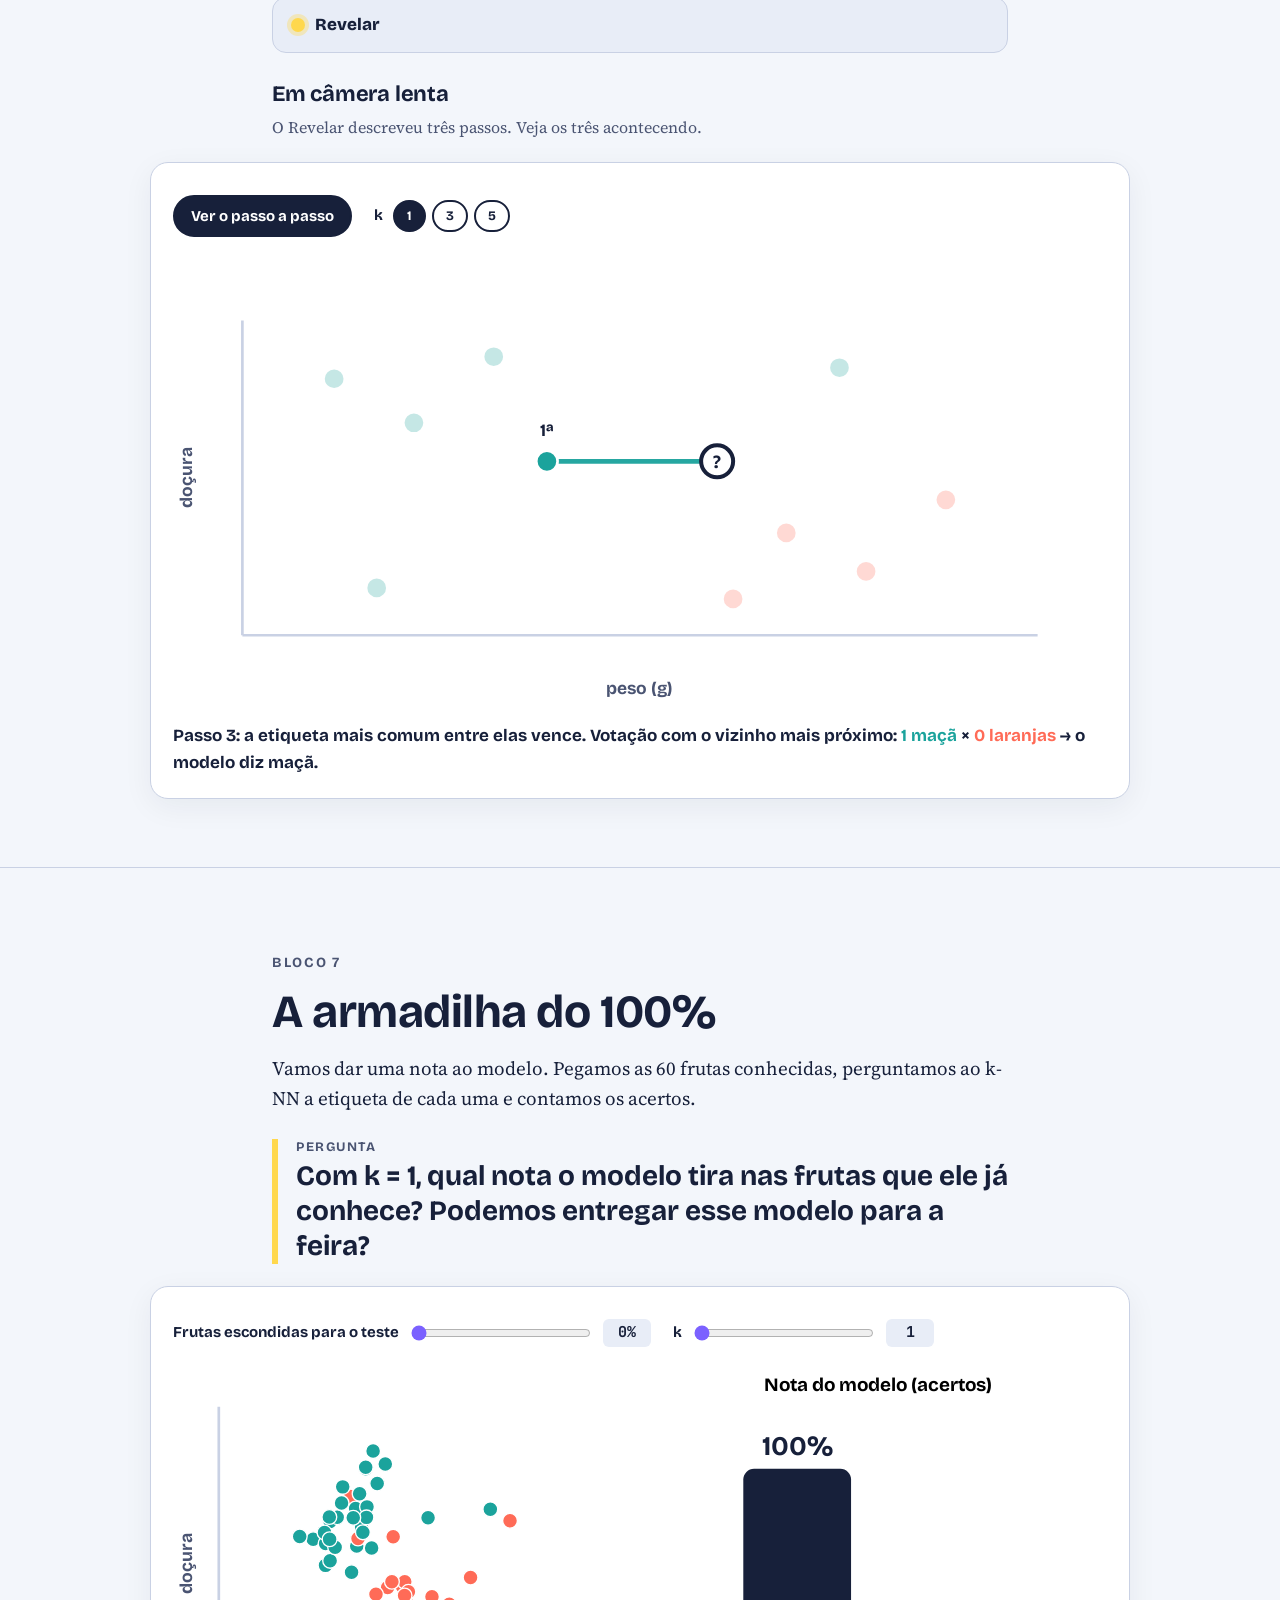
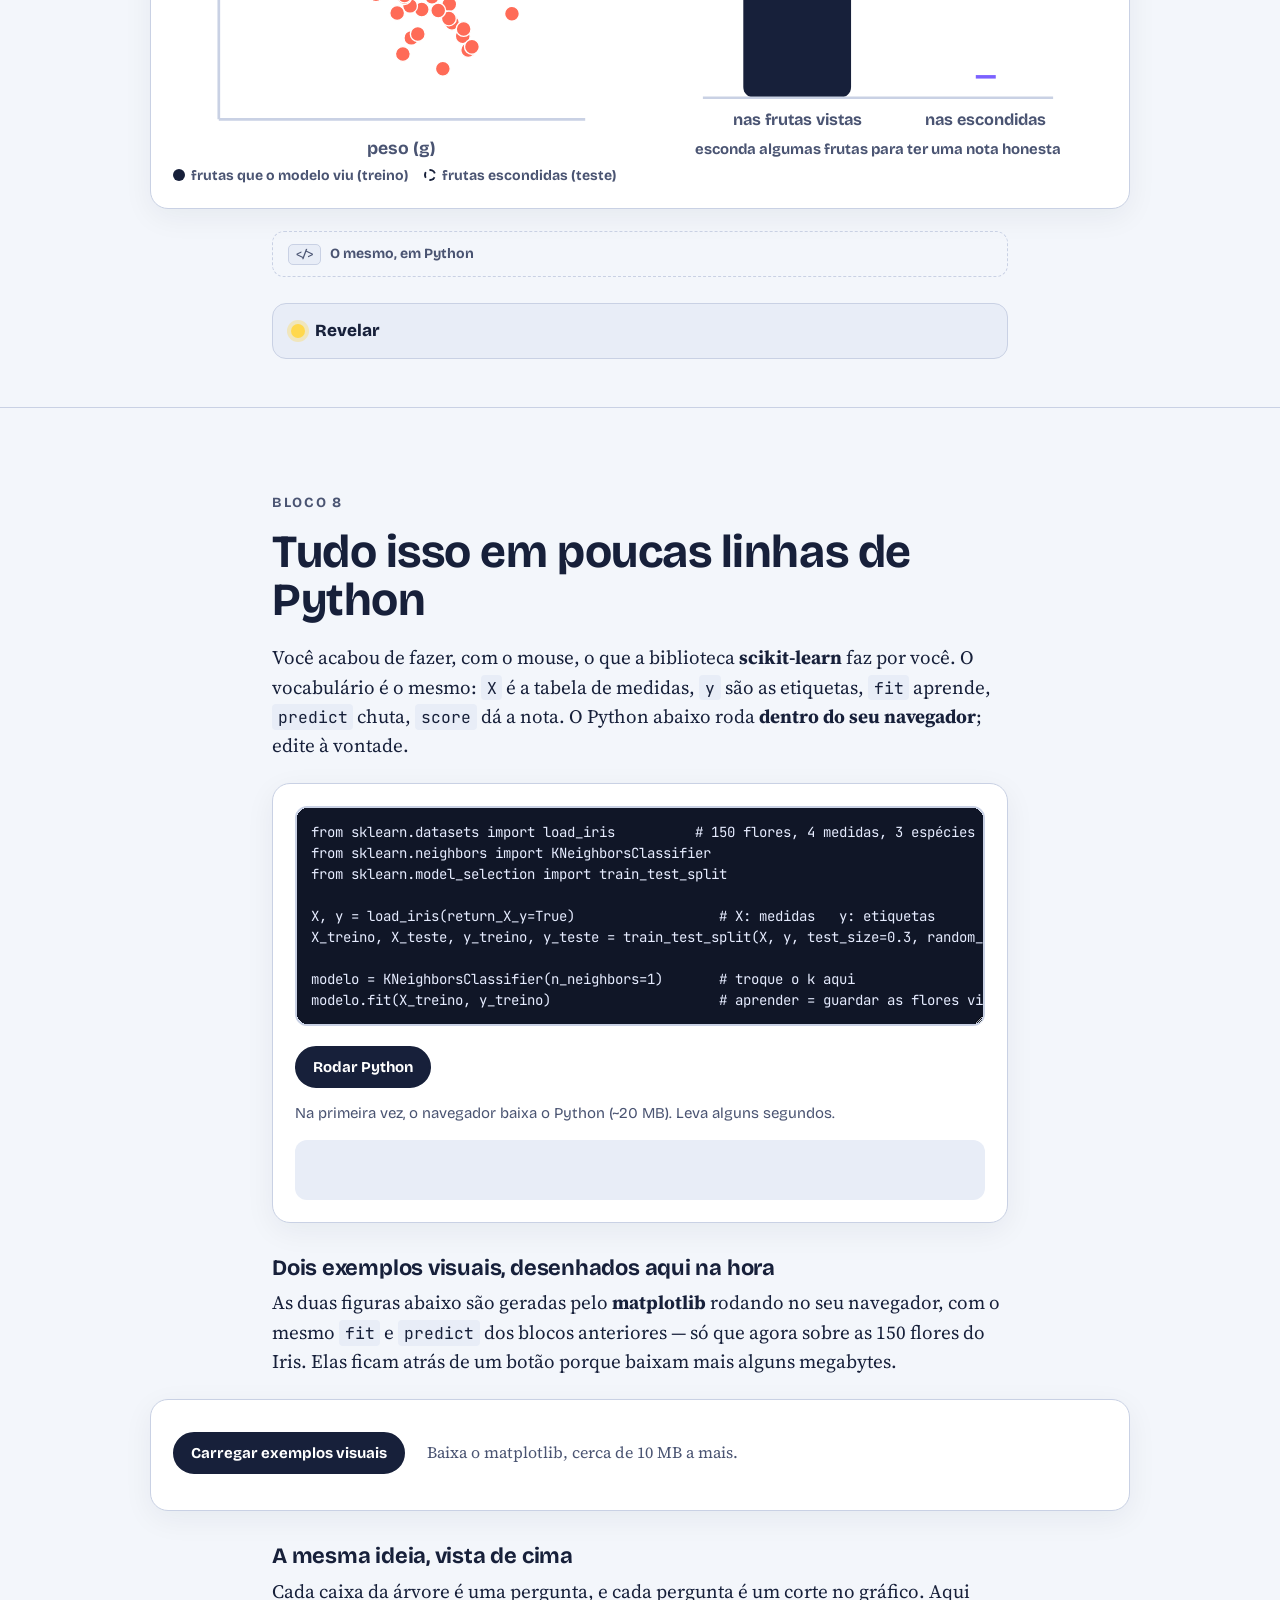
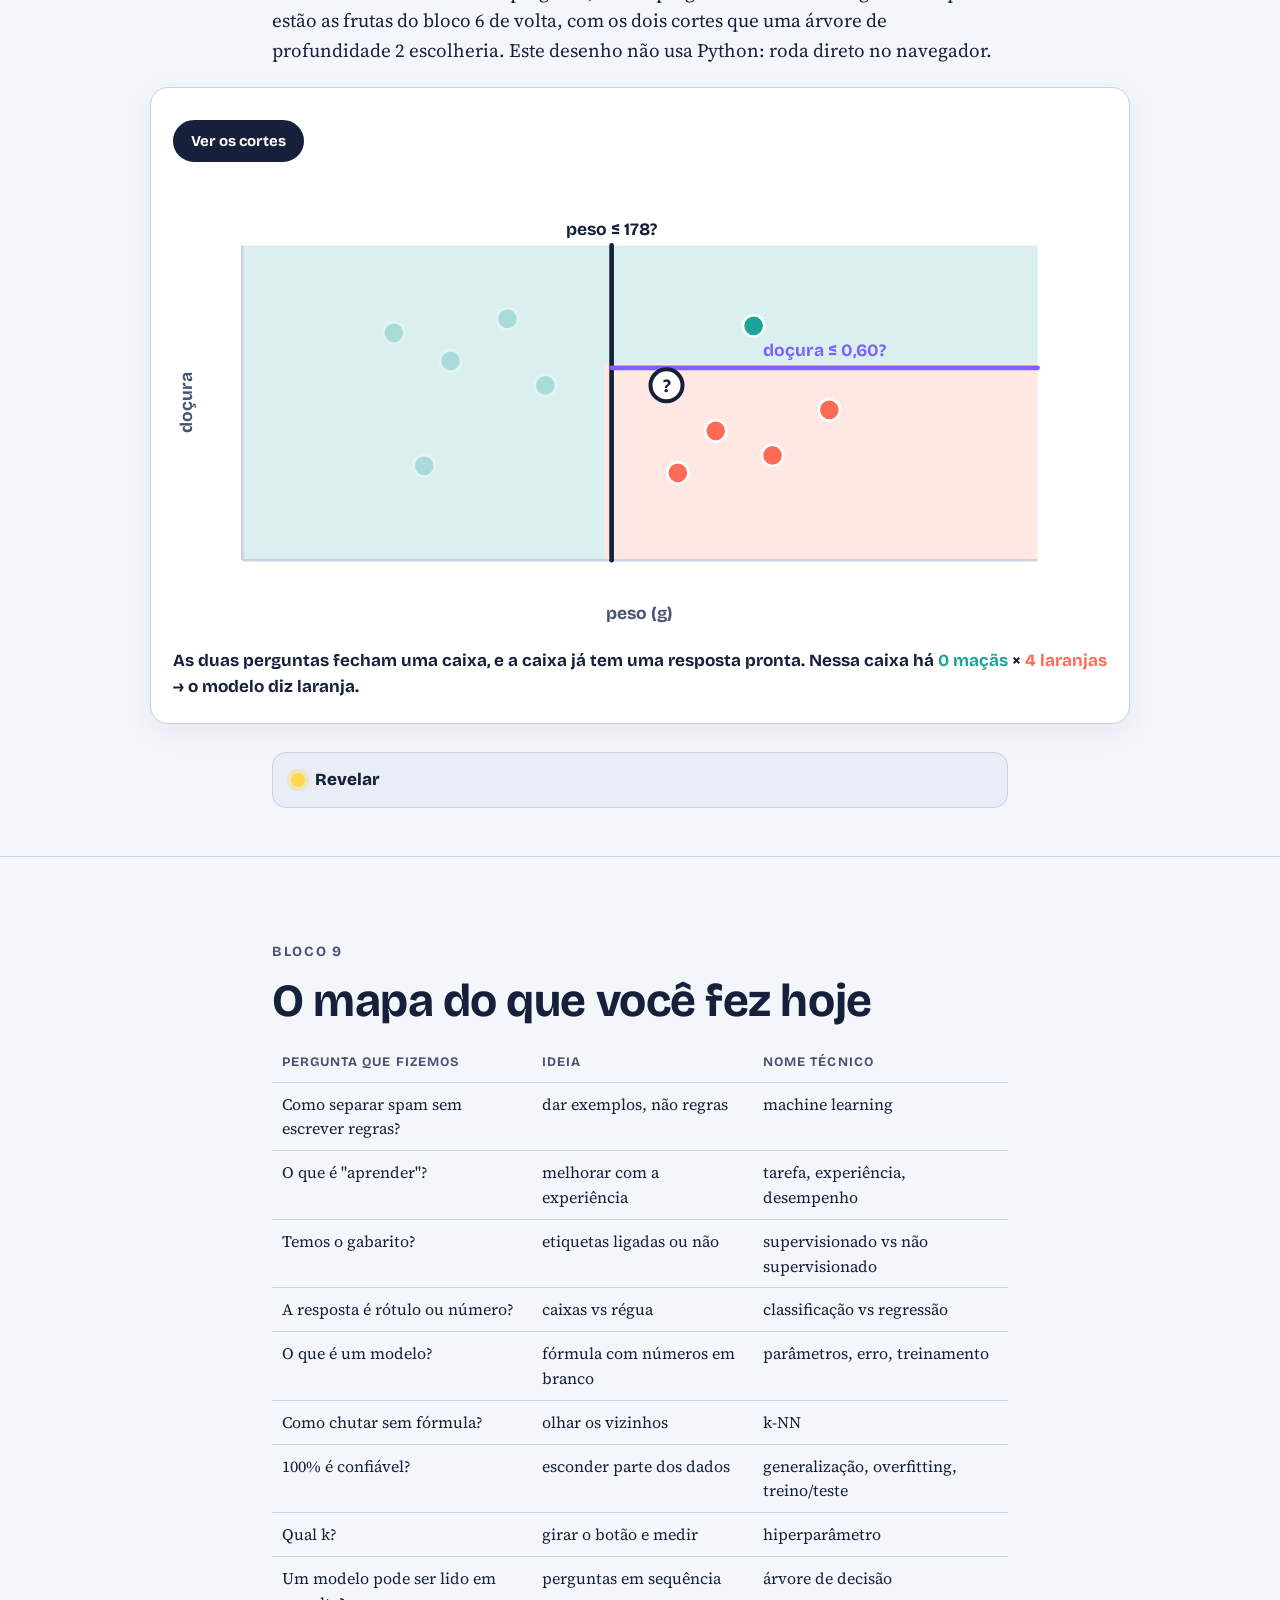
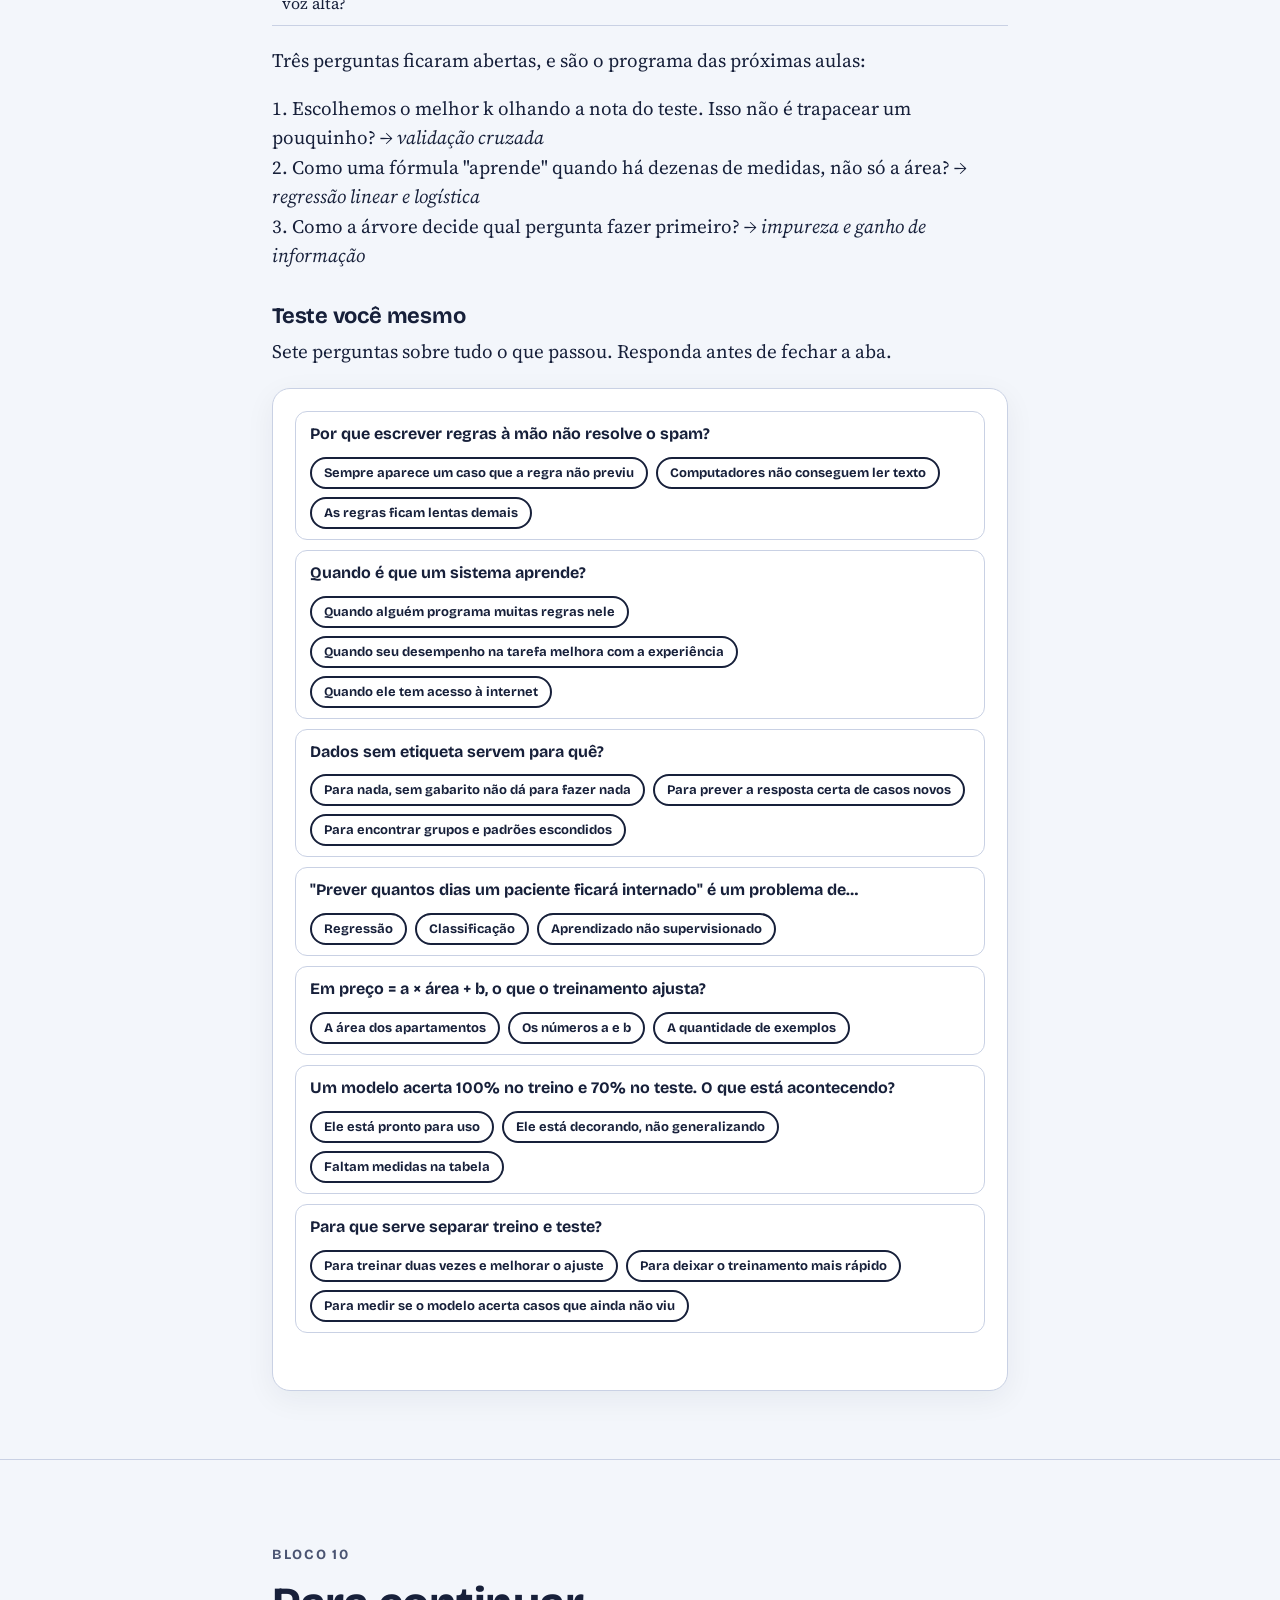
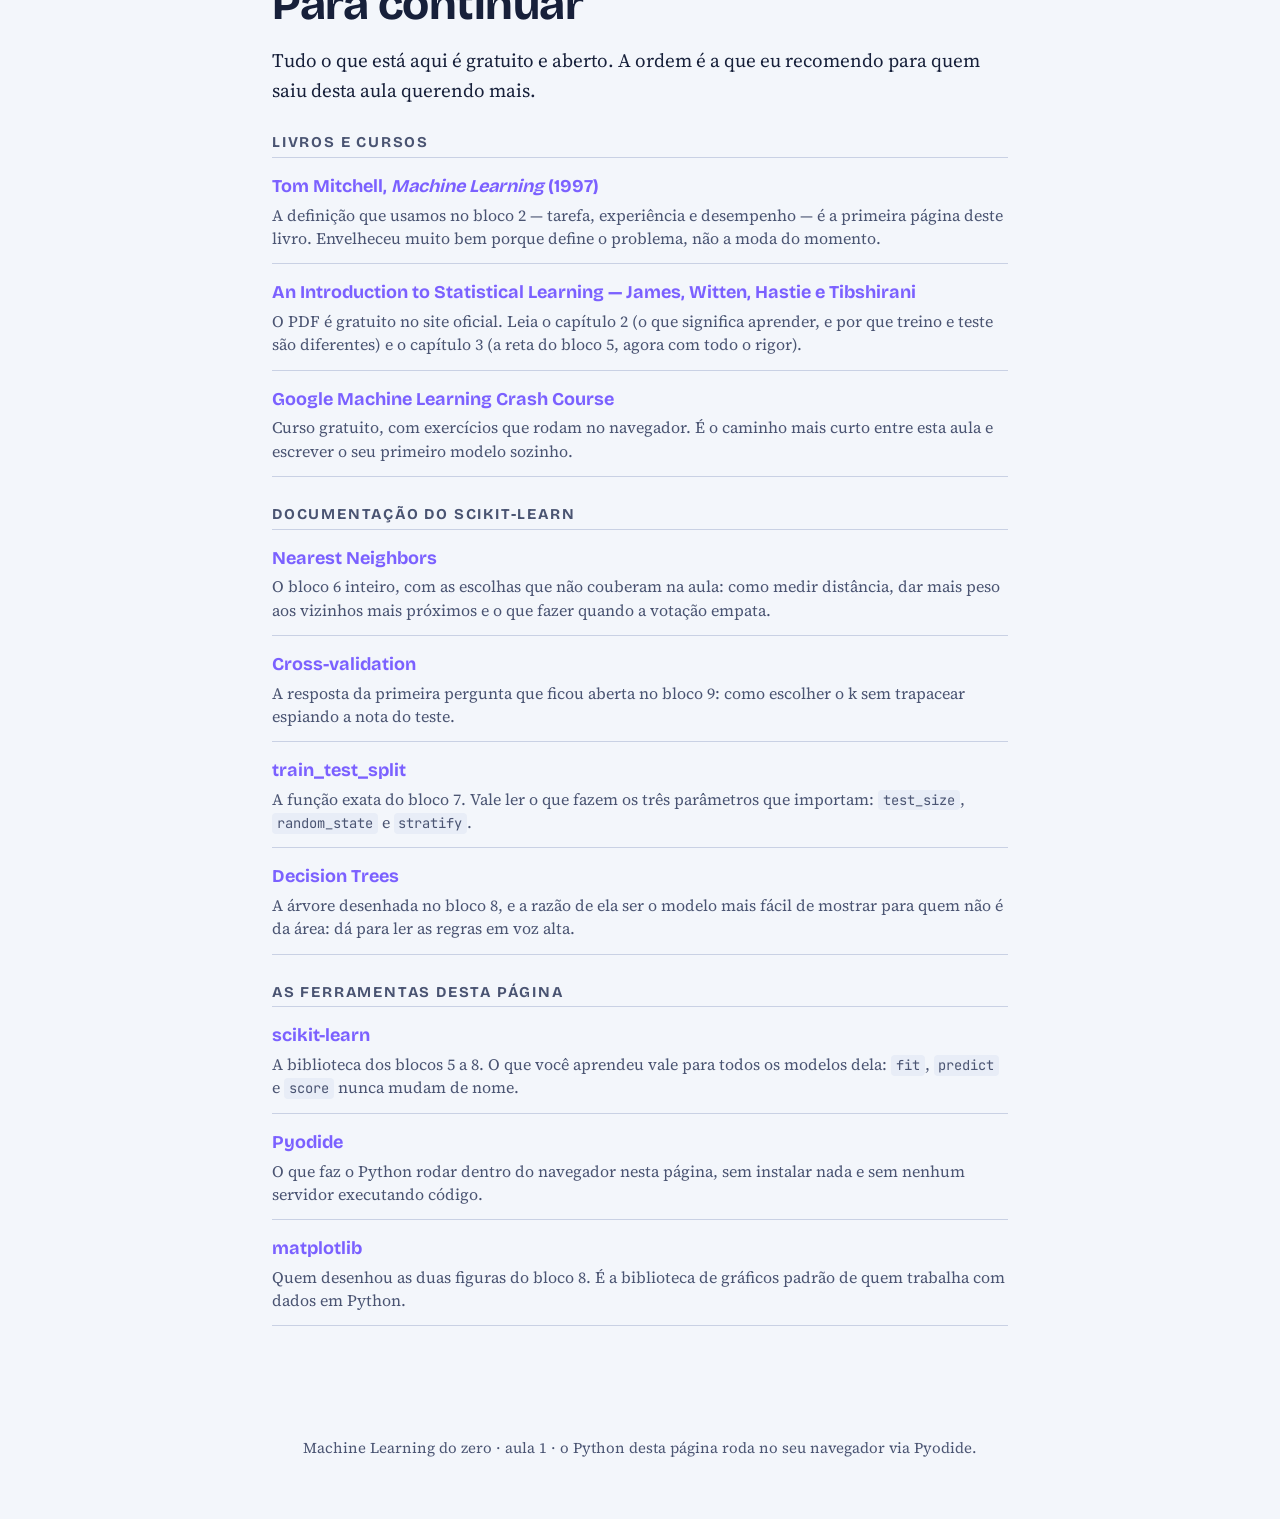
==== commit 1e541cee: "Bloco 9: pergunta aberta sobre a árvore e quiz de autoavaliação - a terceira pergunta aberta era "ex" ====
--- a/site/index.html
+++ b/site/index.html
@@ -392,9 +392,13 @@
 <tr><td>O que é um modelo?</td><td>fórmula com números em branco</td><td>parâmetros, erro, treinamento</td></tr>
 <tr><td>Como chutar sem fórmula?</td><td>olhar os vizinhos</td><td>k-NN</td></tr>
 <tr><td>100% é confiável?</td><td>esconder parte dos dados</td><td>generalização, overfitting, treino/teste</td></tr>
-<tr><td>Qual k?</td><td>girar o botão e medir</td><td>hiperparâmetro</td></tr></table>
+<tr><td>Qual k?</td><td>girar o botão e medir</td><td>hiperparâmetro</td></tr>
+<tr><td>Um modelo pode ser lido em voz alta?</td><td>perguntas em sequência</td><td>árvore de decisão</td></tr></table>
 <p>Três perguntas ficaram abertas, e são o programa das próximas aulas:</p>
-<p>1. Escolhemos o melhor k olhando a nota do teste. Isso não é trapacear um pouquinho? → <em>validação cruzada</em><br>2. Como uma fórmula "aprende" quando há dezenas de medidas, não só a área? → <em>regressão linear e logística</em><br>3. Existe modelo que resume os exemplos em regras legíveis? → <em>árvores de decisão</em></p>
+<p>1. Escolhemos o melhor k olhando a nota do teste. Isso não é trapacear um pouquinho? → <em>validação cruzada</em><br>2. Como uma fórmula "aprende" quando há dezenas de medidas, não só a área? → <em>regressão linear e logística</em><br>3. Como a árvore decide qual pergunta fazer primeiro? → <em>impureza e ganho de informação</em></p>
+<h3 style="margin-top:34px">Teste você mesmo</h3>
+<p>Sete perguntas sobre tudo o que passou. Responda antes de fechar a aba.</p>
+<div class="widget"><div class="quiz" id="quiz9"></div><div class="out" id="quiz9Out"></div></div>
 </div></section>
 
 <section class="block" id="s10"><div class="wrap">
@@ -473,6 +477,26 @@
 
   // bloco 4 — preço e quiz
   priceLabel: "R$ {v} mil",
+  quiz9Score: "{right} de {total}. ",
+  quiz9Perfect: "Você entendeu a aula inteira.",
+  quiz9Good: "Boa. Reveja os blocos das que erraram.",
+  quiz9Weak: "Vale reabrir os Revelar dos blocos 5 e 7 — são os que sustentam o resto.",
+  quiz9: [
+    ["Por que escrever regras à mão não resolve o spam?",
+     ["Sempre aparece um caso que a regra não previu", "Computadores não conseguem ler texto", "As regras ficam lentas demais"], 0],
+    ["Quando é que um sistema aprende?",
+     ["Quando alguém programa muitas regras nele", "Quando seu desempenho na tarefa melhora com a experiência", "Quando ele tem acesso à internet"], 1],
+    ["Dados sem etiqueta servem para quê?",
+     ["Para nada, sem gabarito não dá para fazer nada", "Para prever a resposta certa de casos novos", "Para encontrar grupos e padrões escondidos"], 2],
+    ["\"Prever quantos dias um paciente ficará internado\" é um problema de…",
+     ["Regressão", "Classificação", "Aprendizado não supervisionado"], 0],
+    ["Em preço = a × área + b, o que o treinamento ajusta?",
+     ["A área dos apartamentos", "Os números a e b", "A quantidade de exemplos"], 1],
+    ["Um modelo acerta 100% no treino e 70% no teste. O que está acontecendo?",
+     ["Ele está pronto para uso", "Ele está decorando, não generalizando", "Faltam medidas na tabela"], 1],
+    ["Para que serve separar treino e teste?",
+     ["Para treinar duas vezes e melhorar o ajuste", "Para deixar o treinamento mais rápido", "Para medir se o modelo acerta casos que ainda não viu"], 2]
+  ],
   quizC: "classificação",
   quizR: "regressão",
   quizAnswer: "  → é {a}",
--- a/site/assets/style.css
+++ b/site/assets/style.css
@@ -79,6 +79,9 @@
 .quiz .row{display:grid;grid-template-columns:1fr auto auto;gap:8px;align-items:center;border:1px solid var(--line);border-radius:12px;padding:10px 14px;background:#fff}
 .quiz .row.right{border-color:var(--ok);background:#EAF8F0}.quiz .row.wrong{border-color:var(--bad);background:#FDEDED}
 .quiz .row span{font-family:var(--disp);font-weight:700;font-size:16px}
+.quiz .row.multi{grid-template-columns:1fr;gap:10px}
+.quiz .opts{display:flex;flex-wrap:wrap;gap:8px}
+.quiz .opts button{text-align:left}
 .seg{display:inline-flex;gap:6px;flex-wrap:wrap}
 .seg button[aria-pressed="true"]{background:var(--ink);color:#fff;border-color:var(--ink)}
 .answer{transition:opacity .15s}
